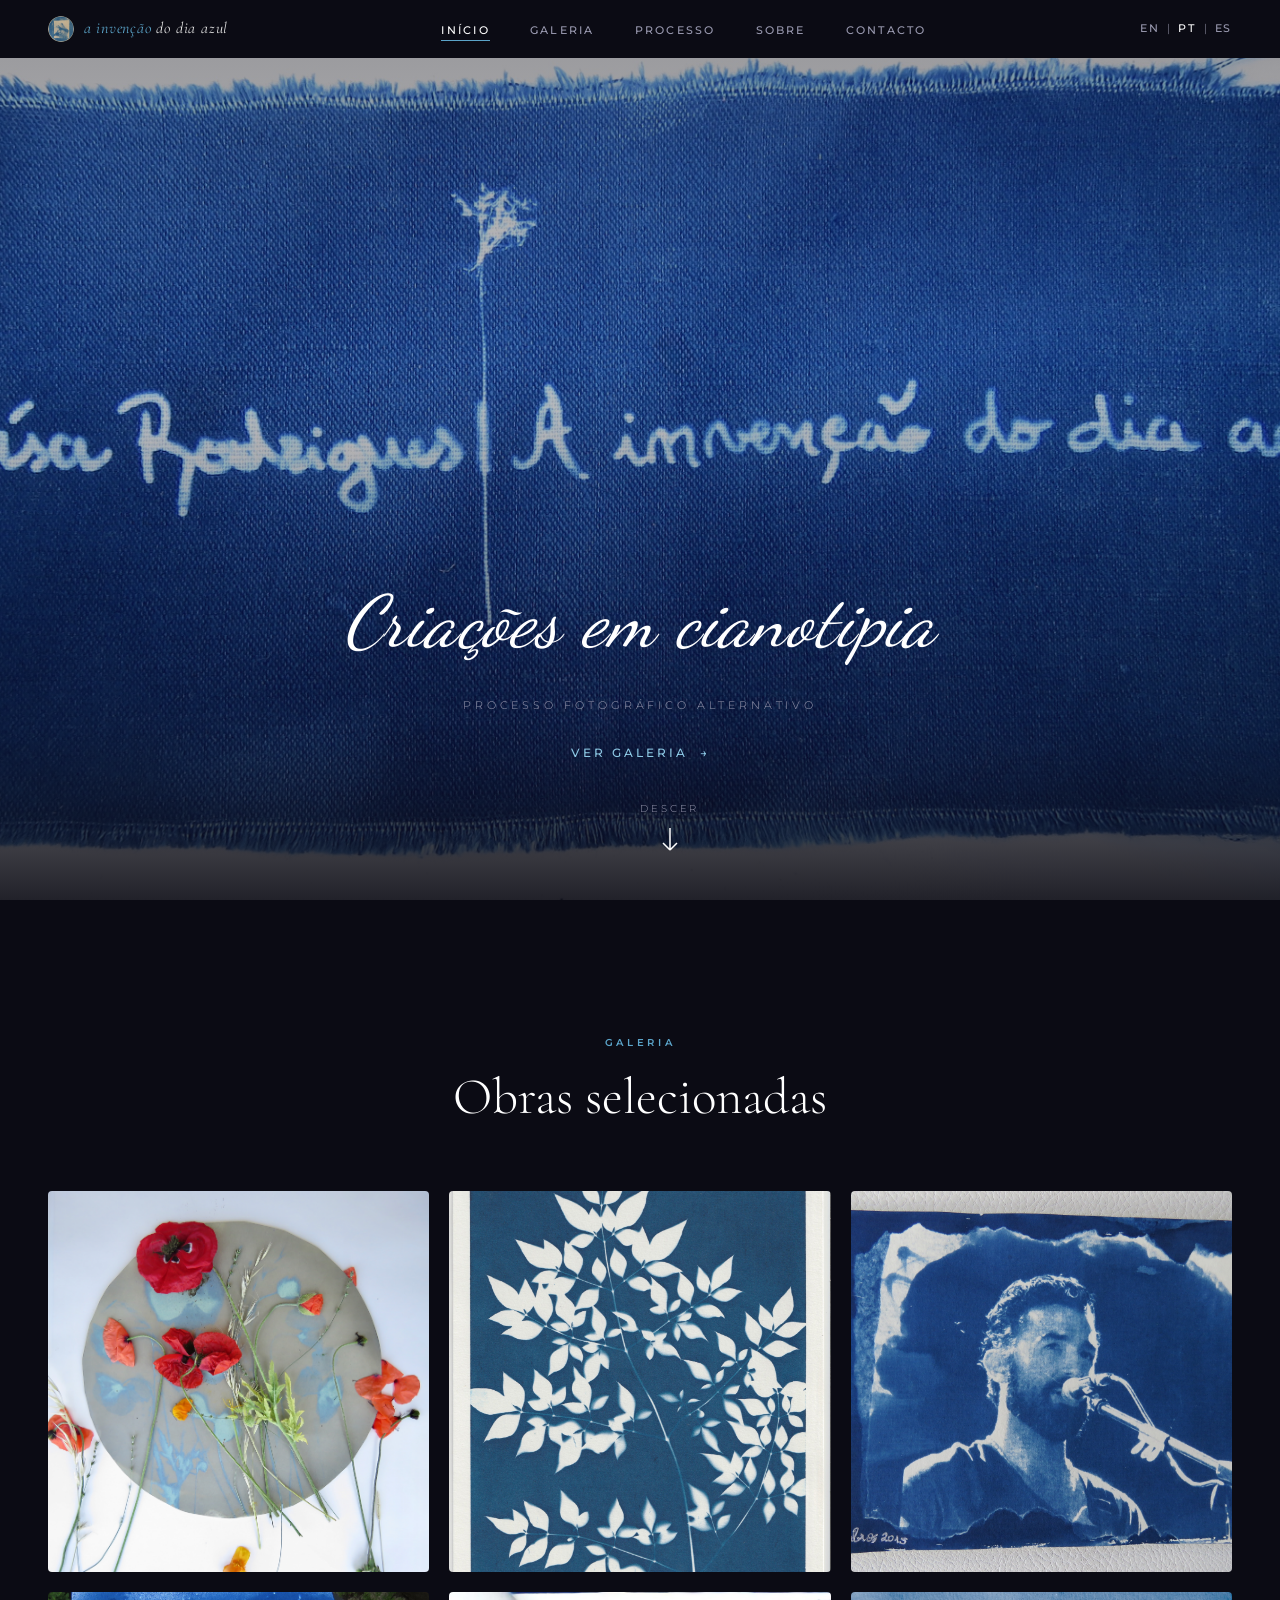
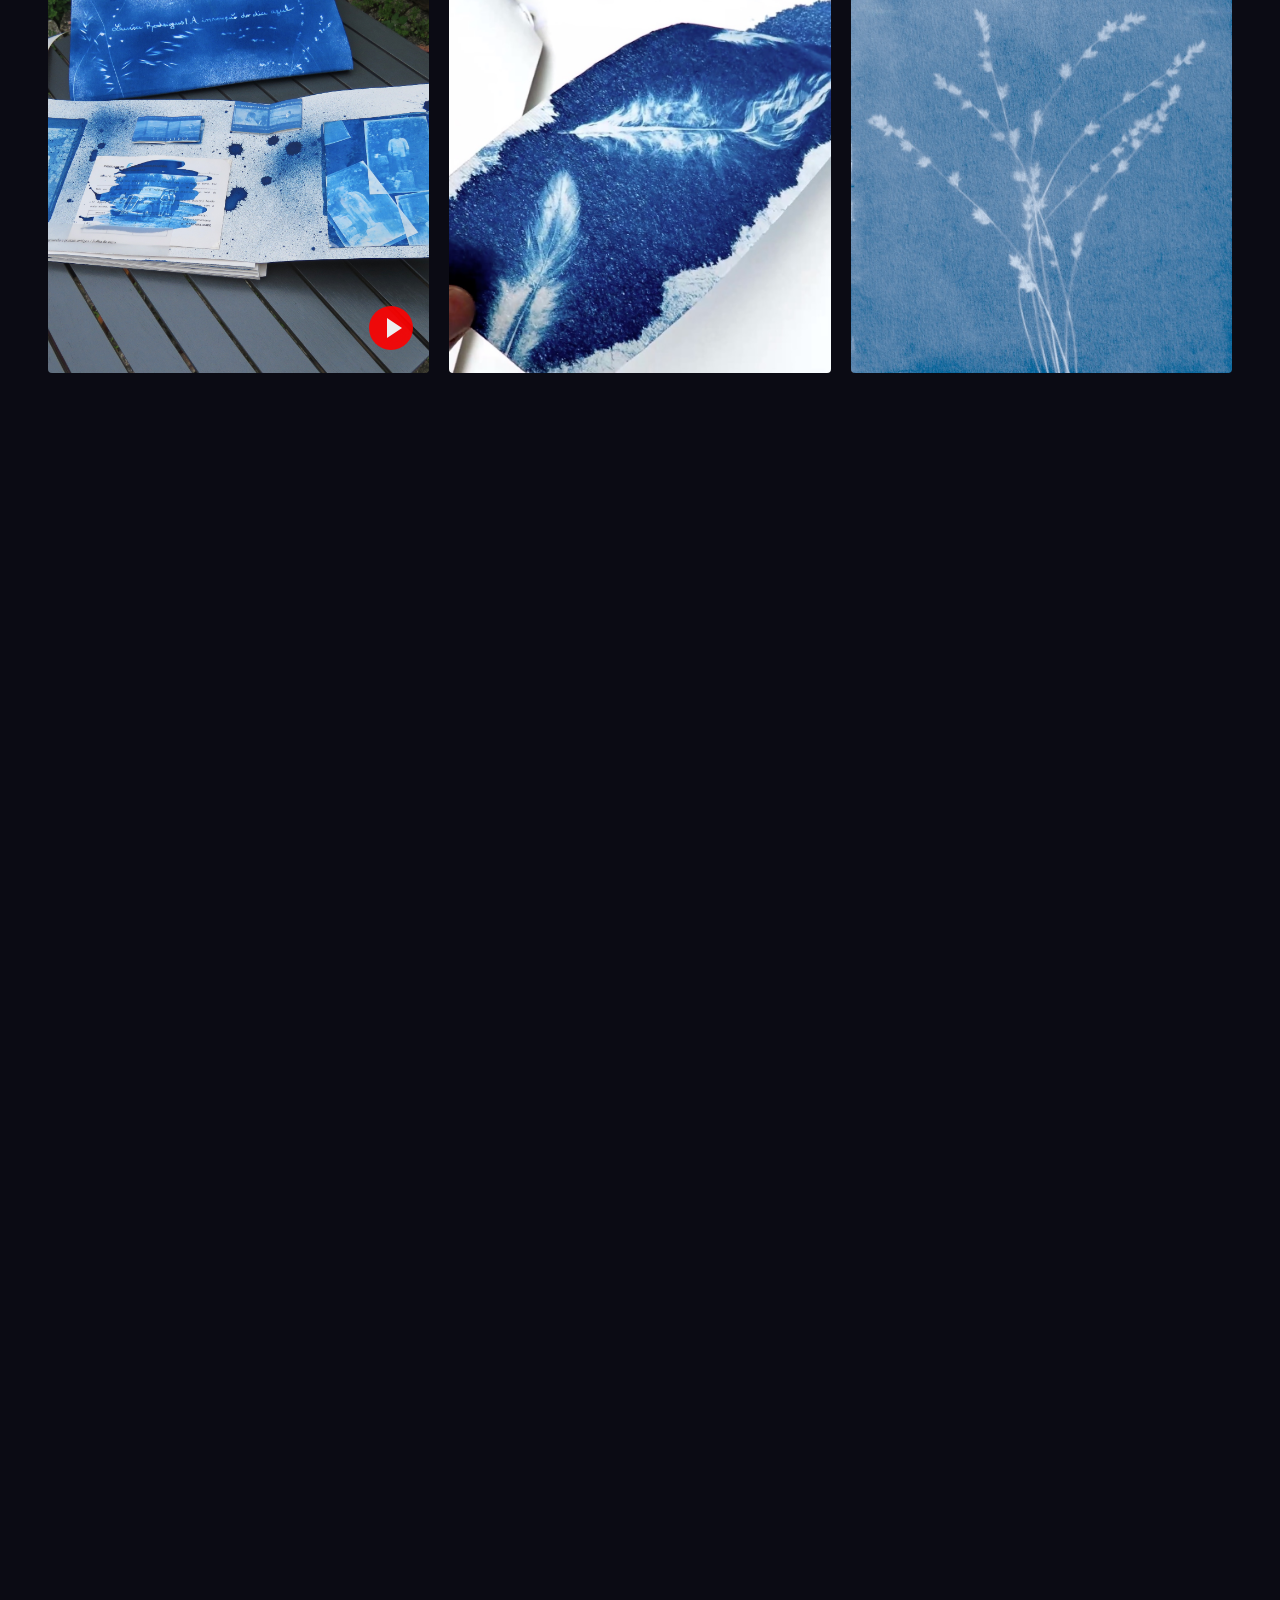
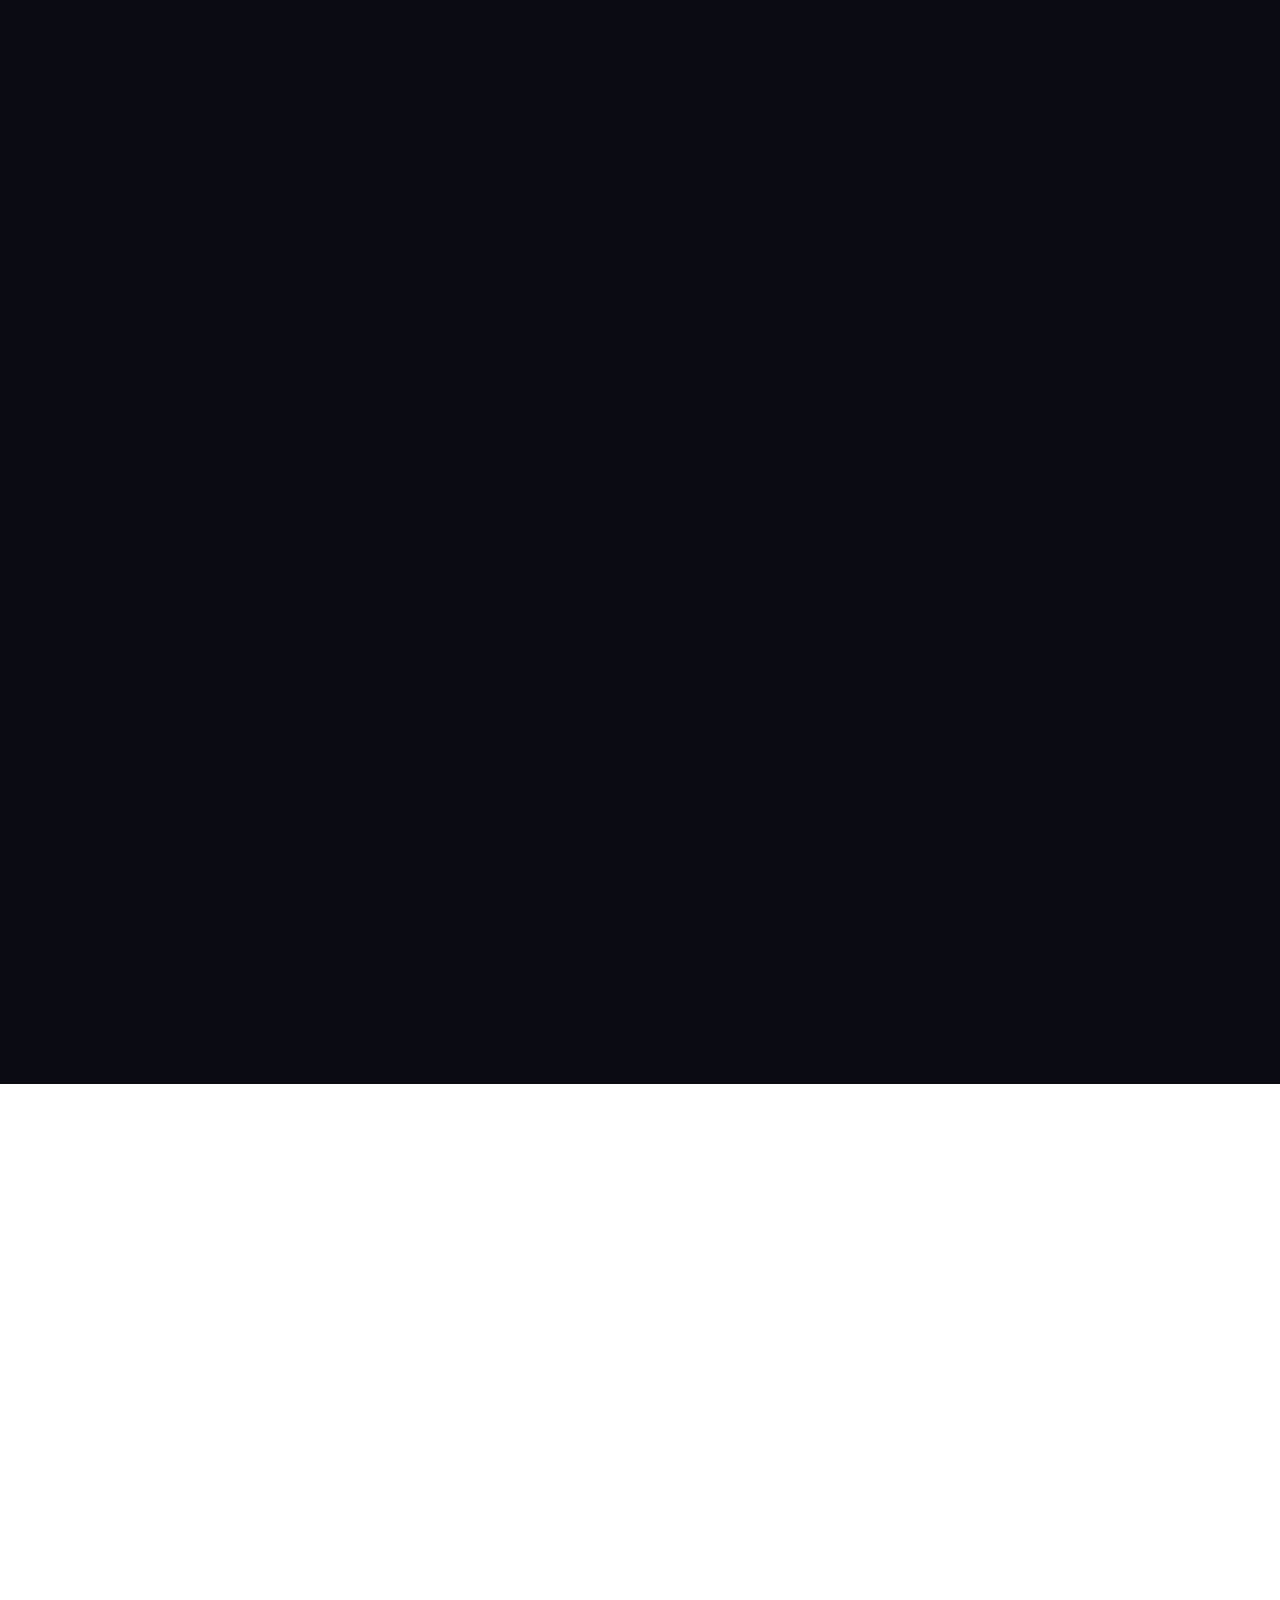
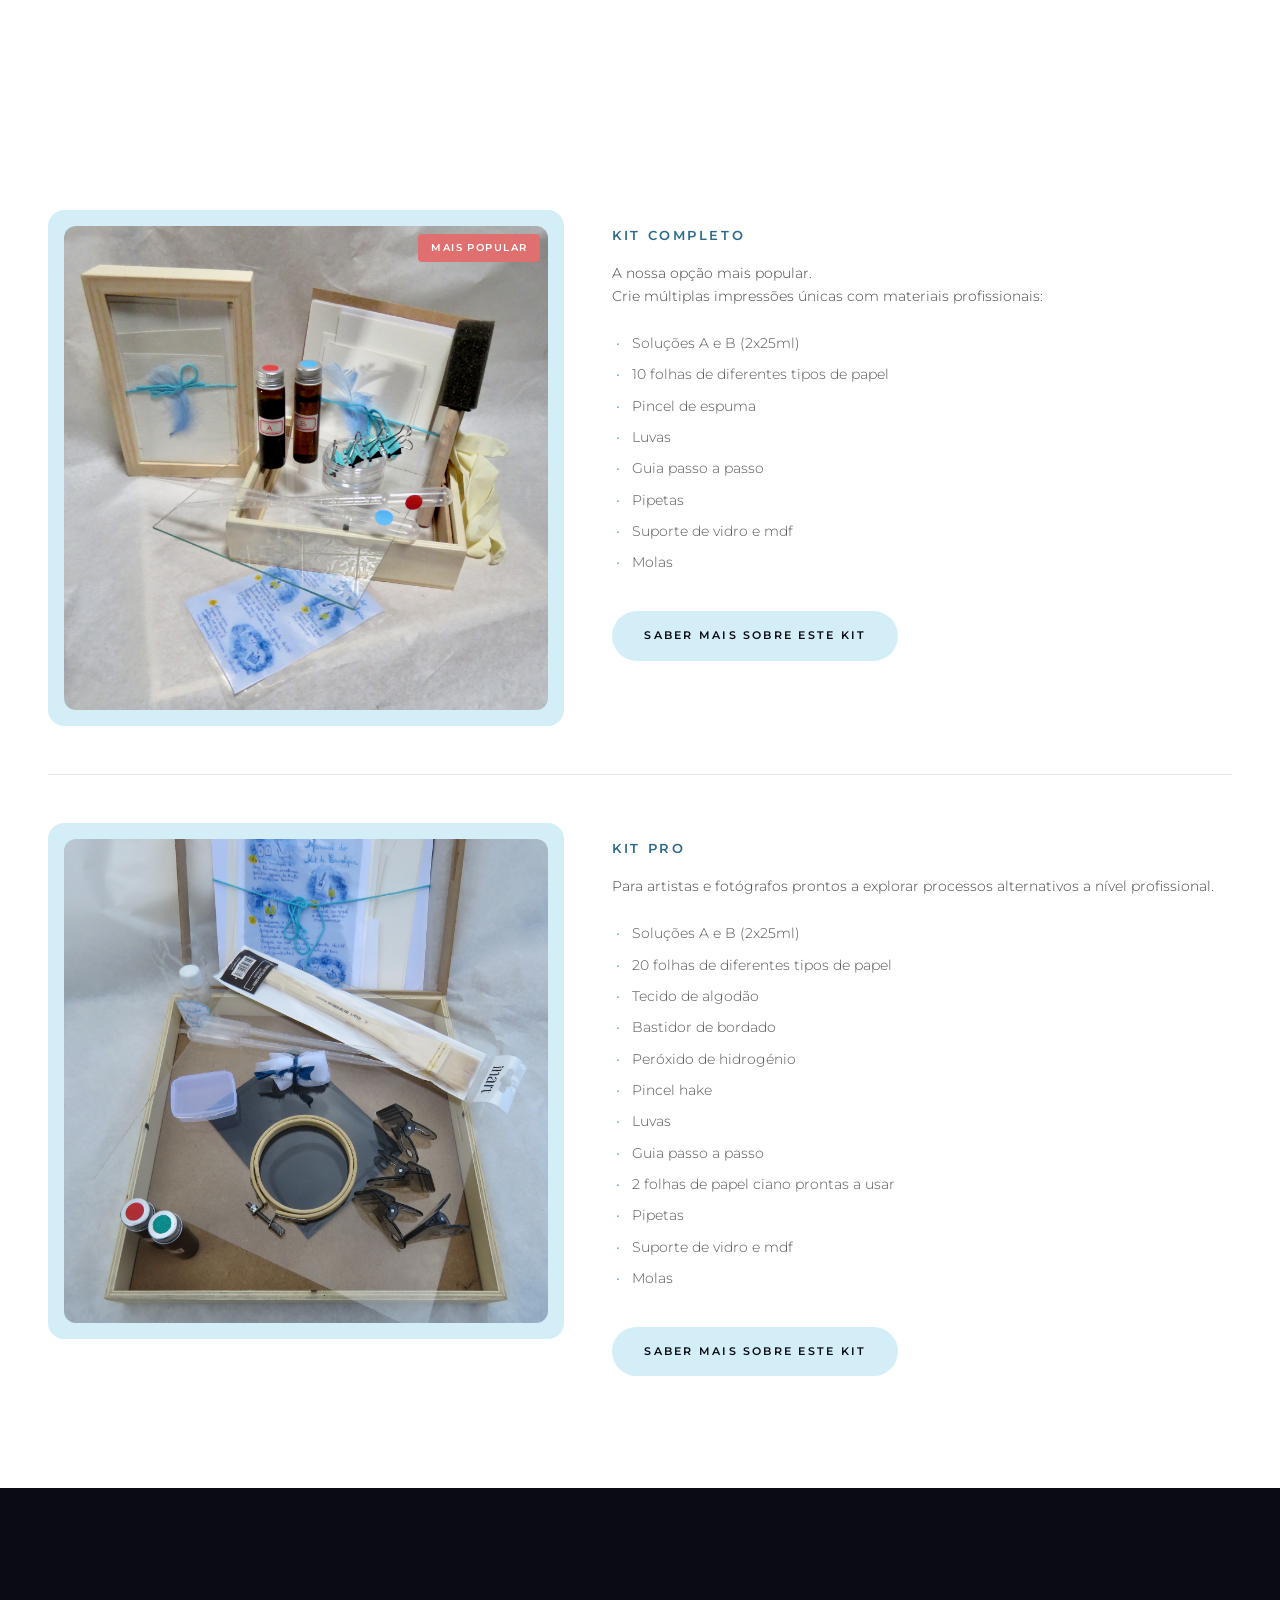
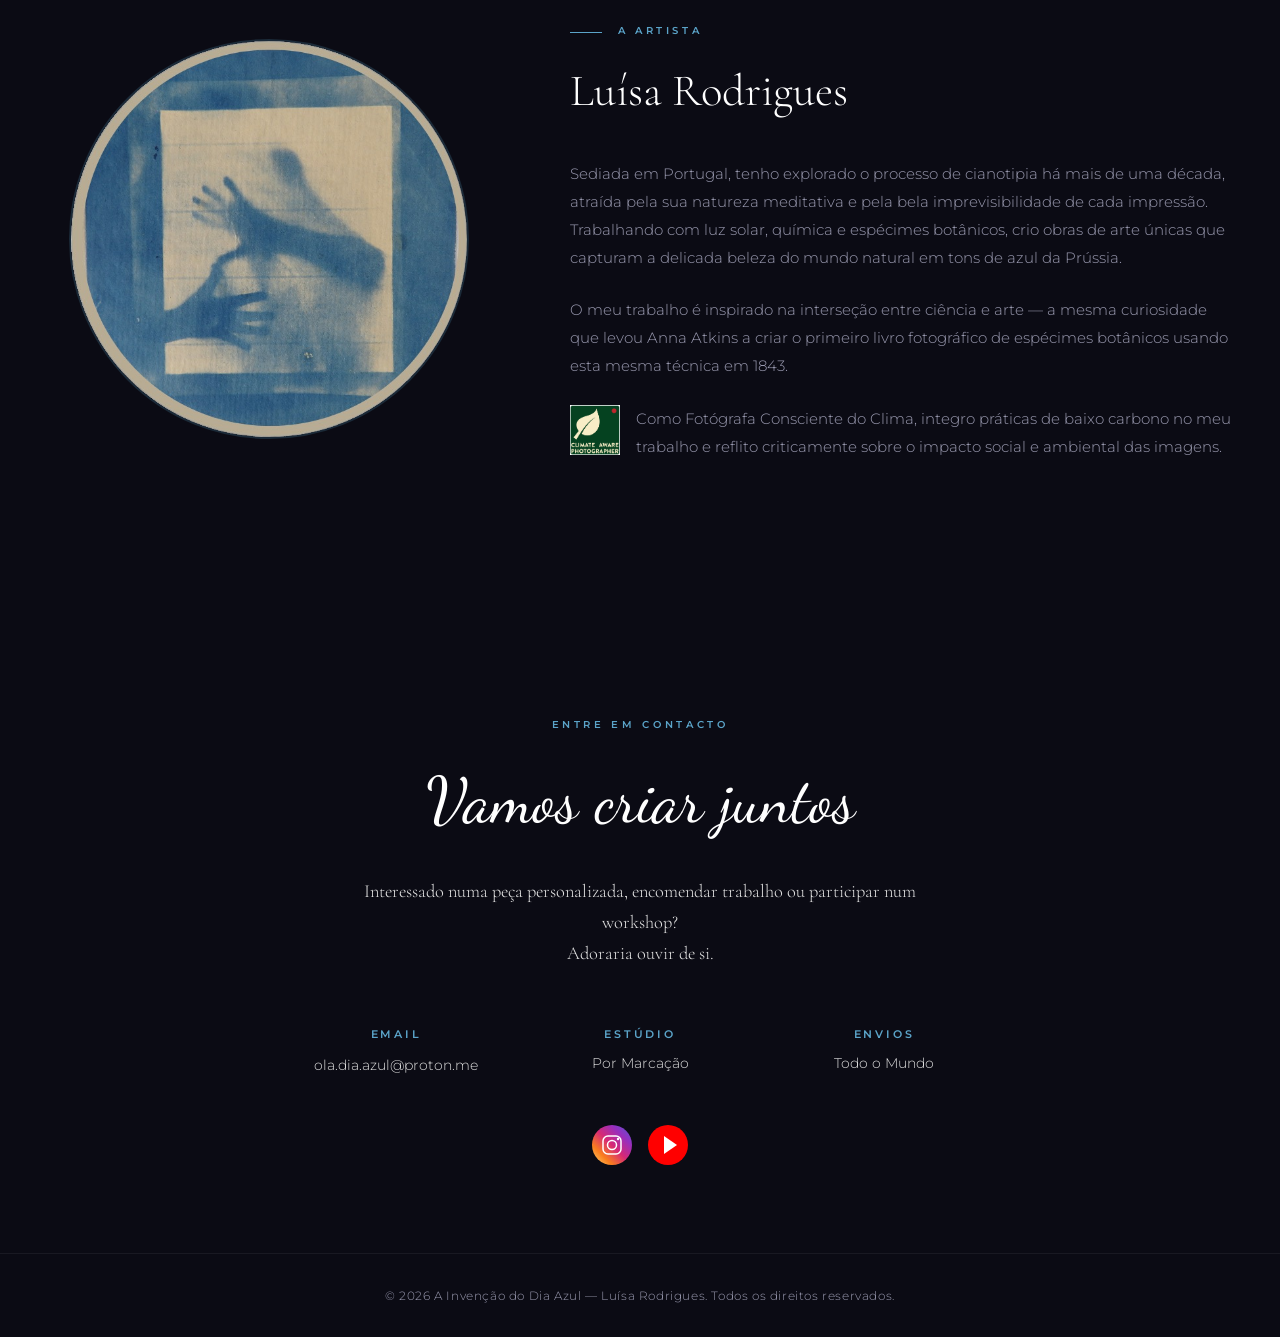
==== index-pt.html @ fae8ddcc "Initial commit" ====
<!DOCTYPE html>
<html lang="pt">
<head>
  <meta charset="UTF-8">
  <meta name="viewport" content="width=device-width, initial-scale=1.0">
  <title>A Invenção do Dia Azul | Luísa Rodrigues</title>
  <link rel="stylesheet" href="styles.css">
  <link href="https://fonts.googleapis.com/css2?family=Cormorant+Garamond:ital,wght@0,300;0,400;0,500;0,600;1,300;1,400&family=Montserrat:wght@300;400;500;600&family=Dancing+Script:wght@400;500;600&display=swap" rel="stylesheet">
</head>
<body>

  <!-- Navigation -->
  <nav class="navbar" id="navbar">
    <div class="nav-container">
      <a href="#home" class="nav-logo">
        <img src="images/kit-complete.jpeg" alt="Luísa Rodrigues" class="logo-img">
        <span class="logo-text"><span class="logo-blue">a invenção</span> do dia azul</span>
      </a>
      <button class="nav-toggle" id="navToggle" aria-label="Abrir menu">
        <span></span><span></span><span></span>
      </button>
      <ul class="nav-links" id="navLinks">
        <li><a href="#home" class="active">INÍCIO</a></li>
        <li><a href="#gallery">GALERIA</a></li>
        <li><a href="#process">PROCESSO</a></li>
        <li><a href="#about">SOBRE</a></li>
        <li><a href="#contact">CONTACTO</a></li>
      </ul>
      <div class="lang-toggle">
        <a href="index.html" class="lang-btn">EN</a>
        <span class="lang-divider">|</span>
        <a href="index-pt.html" class="lang-btn active">PT</a>
        <span class="lang-divider">|</span>
        <a href="index-es.html" class="lang-btn">ES</a>
      </div>
    </div>
  </nav>

  <!-- Hero Section -->
  <section class="hero" id="home">
    <div class="hero-bg">
      <img src="images/hero-bg.jpeg" alt="Obra de cianotipia" class="hero-img">
      <div class="hero-overlay"></div>
    </div>
    <div class="hero-content">
      <p class="hero-script">Luísa Rodrigues &nbsp;|&nbsp; A invenção do dia azul</p>
      <h1 class="hero-title">Criações em cianotipia</h1>
      <div class="hero-bottom">
        <p class="hero-subtitle">PROCESSO FOTOGRÁFICO ALTERNATIVO</p>
        <a href="#gallery" class="hero-link">VER GALERIA <span class="arrow">&rarr;</span></a>
      </div>
    </div>
    <a href="#gallery" class="scroll-indicator">
      <span>DESCER</span>
      <div class="scroll-arrow">
        <svg width="16" height="24" viewBox="0 0 16 24" fill="none">
          <path d="M8 0V22M8 22L1 15M8 22L15 15" stroke="white" stroke-width="1.5"/>
        </svg>
      </div>
    </a>
  </section>

  <!-- Gallery Section -->
  <section class="gallery" id="gallery">
    <div class="section-container">
      <div class="section-header section-header--center">
        <span class="section-label section-label--center">GALERIA</span>
        <h2 class="section-title">Obras selecionadas</h2>
      </div>
      <div class="gallery-grid">
        <div class="gallery-item">
          <img src="images/gallery-6.jpeg" alt="Composição com papoilas" loading="lazy">
        </div>
        <div class="gallery-item">
          <img src="images/gallery-5.jpeg" alt="Cianotipia de folhas botânicas" loading="lazy">
        </div>
        <div class="gallery-item">
          <img src="images/gallery-7.jpeg" alt="Retrato em cianotipia" loading="lazy">
        </div>
        <div class="gallery-item">
          <img src="images/gallery-3.jpeg" alt="Álbum de cianotipia" loading="lazy">
          <a href="https://www.youtube.com/watch?v=0b2jG2BUpqc" class="gallery-yt-link" target="_blank" aria-label="Ver no YouTube">
            <svg width="44" height="44" viewBox="0 0 44 44">
              <circle cx="22" cy="22" r="22" fill="#FF0000"/>
              <polygon points="18,12 18,32 33,22" fill="white"/>
            </svg>
          </a>
        </div>
        <div class="gallery-item">
          <img src="images/create-1.jpeg" alt="Cianotipia de pena" loading="lazy">
        </div>
        <div class="gallery-item">
          <img src="images/process-1.jpeg" alt="Impressão botânica em cianotipia" loading="lazy">
        </div>
        <div class="gallery-item gallery-item--wide">
          <img src="images/gallery-banner.png" alt="Coleção de cianotipia" loading="lazy">
        </div>
      </div>
    </div>
  </section>

  <!-- Process Section -->
  <section class="process" id="process">
    <div class="section-container">
      <div class="section-header section-header--center">
        <span class="section-label section-label--center">A ARTE</span>
        <h2 class="section-title section-title--script">Processo de cianotipia</h2>
        <p class="section-description section-description--center">
          A cianotipia é um dos processos de impressão fotográfica mais antigos, inventado por Sir John Herschel em 1842. Produz impressões distintivas em azul ciano através de um processo simples mas mágico envolvendo sais de ferro e luz solar.
        </p>
      </div>
      <div class="process-steps">
        <div class="process-step">
          <div class="step-circle">1</div>
          <h3 class="step-title">PREPARAR</h3>
          <p class="step-desc">Revestir o papel com solução de ferro fotossensível e deixar secar no escuro</p>
        </div>
        <div class="process-step">
          <div class="step-circle">2</div>
          <h3 class="step-title">COMPOR</h3>
          <p class="step-desc">Dispor plantas, objetos ou negativos sobre a superfície revestida</p>
        </div>
        <div class="process-step">
          <div class="step-circle">3</div>
          <h3 class="step-title">EXPOR</h3>
          <p class="step-desc">Colocar sob luz solar direta ou luz UV durante vários minutos</p>
        </div>
        <div class="process-step">
          <div class="step-circle">4</div>
          <h3 class="step-title">REVELAR</h3>
          <p class="step-desc">Enxaguar com água para revelar a imagem em azul da Prússia</p>
        </div>
      </div>
    </div>
    <!-- Process photo strip -->
    <div class="process-photos">
      <div class="process-photo">
        <img src="images/process-prepare.png" alt="Preparar - revestir papel" loading="lazy">
      </div>
      <div class="process-photo">
        <img src="images/process-compose.png" alt="Compor - dispor plantas" loading="lazy">
      </div>
      <div class="process-photo">
        <img src="images/process-expose.png" alt="Expor - luz solar" loading="lazy">
      </div>
      <div class="process-photo">
        <img src="images/process-develop.png" alt="Revelar - resultado final" loading="lazy">
      </div>
    </div>
  </section>

  <!-- Offerings / What I Create Section -->
  <section class="offerings" id="offerings">
    <div class="section-container">
      <div class="section-header section-header--center">
        <span class="section-label section-label--center">OFERTAS</span>
        <h2 class="section-title section-title--script">O que crio</h2>
      </div>
      <div class="offerings-grid">
        <div class="offering-card">
          <div class="offering-icon">
            <svg width="36" height="36" viewBox="0 0 36 36" fill="none">
              <path d="M18 4C18 4 8 8 8 18C8 22 10 26 14 28L18 32L22 28C26 26 28 22 28 18C28 8 18 4 18 4Z" fill="white"/>
              <path d="M18 10V28M14 14C14 14 16 16 18 16C20 16 22 14 22 14" stroke="#4a6b4a" stroke-width="1.5"/>
            </svg>
          </div>
          <h3 class="offering-title">Impressões Originais</h3>
          <p class="offering-desc">Impressões botânicas únicas em cianotipia sobre papel de belas-artes, prontas a emoldurar.</p>
        </div>
        <div class="offering-card">
          <div class="offering-icon">
            <svg width="36" height="36" viewBox="0 0 98 98" fill="none">
              <path d="M49 98C76.062 98 98 76.062 98 49C98 21.938 76.062 0 49 0C21.938 0 0 21.938 0 49C0 76.062 21.938 98 49 98Z" fill="#4a6b4a"/>
              <path d="M50.1 48.3C46.4 39.9 49.3 30.3 56.4 25.8C59.4634 23.9685 63.0045 23.0947 66.5683 23.2907C70.1321 23.4867 73.5559 24.7436 76.4 26.9C77.5016 30.0784 77.7207 33.496 77.034 36.789C76.3472 40.0819 74.7803 43.127 72.5 45.6C69.5781 48.4425 65.8033 50.2464 61.7561 50.7342C57.709 51.2221 53.6136 50.3668 50.1 48.3Z" fill="white" stroke="#4a6b4a" stroke-width="2" stroke-linecap="round" stroke-linejoin="round"/>
              <path d="M49.3 49C41.4 53.7 38.2 63.2 41.3 70.9C42.7234 74.1844 45.0888 76.9729 48.0969 78.9131C51.105 80.8532 54.6209 81.8579 58.2 81.8C60.9637 79.8685 63.1435 77.2148 64.5014 74.1286C65.8593 71.0424 66.3431 67.6425 65.9 64.3C65.2096 60.2752 63.207 56.592 60.2043 53.8244C57.2016 51.0569 53.3676 49.3606 49.3 49Z" fill="white" stroke="#4a6b4a" stroke-width="2" stroke-linecap="round" stroke-linejoin="round"/>
              <path d="M48.6 49.0002C43.3 56.5002 33.6 58.9002 26.1 55.2002C18.6 51.5002 16 45.0002 16.7 37.5002C18.8384 34.9058 21.6468 32.9469 24.8201 31.8362C27.9934 30.7256 31.4104 30.5056 34.7 31.2002C38.6405 32.2463 42.1312 34.5515 44.6406 37.7649C47.1499 40.9782 48.5402 44.9236 48.6 49.0002Z" fill="white" stroke="#4a6b4a" stroke-width="2" stroke-linecap="round" stroke-linejoin="round"/>
            </svg>
          </div>
          <h3 class="offering-title">Encomendas Personalizadas</h3>
          <p class="offering-desc">Peças personalizadas usando as suas plantas significativas, flores de casamento ou objetos especiais.</p>
        </div>
        <div class="offering-card">
          <div class="offering-icon">
            <svg width="36" height="40" viewBox="0 0 99 110" fill="none">
              <path d="M49.4799 109.065C76.8069 109.065 98.9598 84.6498 98.9598 54.5324C98.9598 24.415 76.8069 0 49.4799 0C22.1529 0 0 24.415 0 54.5324C0 84.6498 22.1529 109.065 49.4799 109.065Z" fill="#4a6b4a"/>
              <path d="M76.1385 72.0051C76.1385 79.4616 68.666 90.2568 60.9916 90.2568C55.9426 90.1455 52.2064 84.8035 50.8936 82.689C50.2878 83.6906 45.0368 91.2584 38.7761 91.2584C32.5154 91.2584 25.6488 84.3584 23.6292 74.1196C22.7416 69.7722 22.6046 65.2794 23.2253 60.876C28.3752 67.5535 34.636 72.1164 36.4536 70.6696C36.4536 70.6696 37.5644 70.3358 36.8575 68.2212C35.2418 63.3244 28.0723 60.4309 23.6292 58.4277C24.4896 53.7648 25.8806 49.2403 27.7694 44.9615C31.6066 49.9696 36.0497 53.3083 37.6653 52.3067C37.6653 52.3067 38.6751 52.0841 38.1702 50.3034C37.2614 46.7421 32.7173 44.1824 28.9811 42.2905C30.4611 39.0109 32.1482 35.8499 34.0301 32.8308C36.5546 36.8373 38.9781 39.397 39.8869 38.6179C40.7957 37.8389 40.4928 38.5066 40.0888 36.726C39.6849 34.9453 37.6653 31.9405 35.7467 30.1598C38.8941 25.2993 42.2644 20.619 45.8447 16.1372C49.8883 19.979 53.6685 24.1452 57.1543 28.6018C55.3367 30.9389 53.6201 33.7211 53.5191 36.726C53.4181 39.7308 54.125 38.5066 54.125 38.5066C54.125 38.5066 57.2553 35.7244 58.972 30.9389C61.0925 33.7211 63.2131 36.726 65.2327 39.9534C62.0014 42.6244 58.0632 45.9631 57.8612 49.5244C57.6592 53.0857 58.77 51.4163 58.77 51.4163C63.1121 46.7421 64.0209 48.1889 66.8484 42.7357C69.1688 46.6466 71.1629 50.7813 72.8061 55.0889C68.767 57.9825 63.1121 62.1002 62.5063 66.8857C62.2033 69.2228 63.3141 69.2228 63.3141 69.2228C65.2327 70.2245 70.0797 65.1051 73.8159 58.0938C75.2769 62.5592 76.0615 67.259 76.1385 72.0051Z" fill="white" stroke="#4a6b4a" stroke-width="2" stroke-linecap="round" stroke-linejoin="round"/>
              <path d="M50.8936 82.689C52.6102 63.4357 48.4701 28.9356 45.8446 16.1372" stroke="#4a6b4a" stroke-width="2" stroke-miterlimit="10"/>
            </svg>
          </div>
          <h3 class="offering-title">Workshops</h3>
          <p class="offering-desc">Aprenda a arte da impressão em cianotipia em sessões íntimas de grupo ou privadas.</p>
        </div>
      </div>
    </div>
  </section>

  <!-- Kits Section -->
  <section class="kits" id="kits">
    <div class="kits-intro">
      <div class="section-container">
        <div class="section-header section-header--center">
          <span class="section-label section-label--center">KITS DE CIANOTIPIA</span>
          <h2 class="section-title section-title--script">
            Pode descobrir a magia do sol e criar a sua própria impressão do dia azul com tudo o que precisa numa caixa
          </h2>
          <p class="section-description section-description--center">
            Não precisa de câmara escura&mdash;apenas luz solar, água e criatividade
          </p>
        </div>
      </div>
    </div>
    <div class="kits-cards">
      <div class="section-container">
        <!-- Starter Kit -->
        <div class="kit-card">
          <div class="kit-img">
            <img src="images/contact-bg.jpeg" alt="Kit Iniciante" loading="lazy">
            <div class="kit-img-label">
              <h3>Kit Iniciante</h3>
              <p>Perfeito para principiantes</p>
            </div>
          </div>
          <div class="kit-info">
            <h3 class="kit-title">KIT INICIANTE</h3>
            <p class="kit-subtitle">Perfeito para primeiras impressões solares.<br>Tudo o que precisa para criar as suas primeiras cianotipias:</p>
            <ul class="kit-features">
              <li>Soluções A e B (2x15ml)</li>
              <li>5 folhas de papel de algodão</li>
              <li>Pincel de espuma</li>
              <li>Luvas</li>
              <li>Guia passo a passo</li>
              <li>Pipetas</li>
              <li>Suporte de vidro e mdf</li>
              <li>Molas</li>
            </ul>
            <a href="#contact" class="kit-btn">SABER MAIS SOBRE ESTE KIT</a>
          </div>
        </div>

        <!-- Complete Kit -->
        <div class="kit-card">
          <div class="kit-img">
            <span class="kit-badge">MAIS POPULAR</span>
            <img src="images/gallery-4.jpeg" alt="Kit Completo" loading="lazy">
            <div class="kit-img-label">
              <h3>Kit Completo</h3>
              <p>A escolha mais popular</p>
            </div>
          </div>
          <div class="kit-info">
            <h3 class="kit-title">KIT COMPLETO</h3>
            <p class="kit-subtitle">A nossa opção mais popular.<br>Crie múltiplas impressões únicas com materiais profissionais:</p>
            <ul class="kit-features">
              <li>Soluções A e B (2x25ml)</li>
              <li>10 folhas de diferentes tipos de papel</li>
              <li>Pincel de espuma</li>
              <li>Luvas</li>
              <li>Guia passo a passo</li>
              <li>Pipetas</li>
              <li>Suporte de vidro e mdf</li>
              <li>Molas</li>
            </ul>
            <a href="#contact" class="kit-btn">SABER MAIS SOBRE ESTE KIT</a>
          </div>
        </div>

        <!-- Pro Kit -->
        <div class="kit-card">
          <div class="kit-img">
            <img src="images/artist-portrait.jpeg" alt="Kit Pro" loading="lazy">
            <div class="kit-img-label">
              <h3>Kit Pro</h3>
              <p>Para artistas e fotógrafos experientes</p>
            </div>
          </div>
          <div class="kit-info">
            <h3 class="kit-title">KIT PRO</h3>
            <p class="kit-subtitle">Para artistas e fotógrafos prontos a explorar processos alternativos a nível profissional.</p>
            <ul class="kit-features">
              <li>Soluções A e B (2x25ml)</li>
              <li>20 folhas de diferentes tipos de papel</li>
              <li>Tecido de algodão</li>
              <li>Bastidor de bordado</li>
              <li>Peróxido de hidrogénio</li>
              <li>Pincel hake</li>
              <li>Luvas</li>
              <li>Guia passo a passo</li>
              <li>2 folhas de papel ciano prontas a usar</li>
              <li>Pipetas</li>
              <li>Suporte de vidro e mdf</li>
              <li>Molas</li>
            </ul>
            <a href="#contact" class="kit-btn">SABER MAIS SOBRE ESTE KIT</a>
          </div>
        </div>
      </div>
    </div>
  </section>

  <!-- About / Artist Section -->
  <section class="about" id="about">
    <div class="section-container">
      <div class="about-content">
        <div class="about-portrait">
          <img src="images/kit-complete.jpeg" alt="Luísa Rodrigues" loading="lazy">
        </div>
        <div class="about-text">
          <span class="section-label">A ARTISTA</span>
          <h2 class="about-name">Luísa Rodrigues</h2>
          <p class="about-bio">
            Sediada em Portugal, tenho explorado o processo de cianotipia há mais de uma década,
            atraída pela sua natureza meditativa e pela bela imprevisibilidade de cada impressão.
            Trabalhando com luz solar, química e espécimes botânicos, crio obras de arte únicas
            que capturam a delicada beleza do mundo natural em tons de azul da Prússia.
          </p>
          <p class="about-bio">
            O meu trabalho é inspirado na interseção entre ciência e arte &mdash; a mesma curiosidade
            que levou Anna Atkins a criar o primeiro livro fotográfico de espécimes botânicos
            usando esta mesma técnica em 1843.
          </p>
          <!-- Climate Aware Photographer Badge -->
          <div class="climate-badge">
            <img src="images/climate-badge-leaf.png" alt="Fotógrafa Consciente do Clima" class="climate-badge-img">
            <p class="climate-badge-text">Como Fotógrafa Consciente do Clima, integro práticas de baixo carbono no meu trabalho e reflito criticamente sobre o impacto social e ambiental das imagens.</p>
          </div>
        </div>
      </div>
    </div>
  </section>

  <!-- Contact / Footer Section -->
  <section class="contact" id="contact">
    <div class="contact-bg">
      <div class="contact-overlay"></div>
    </div>
    <div class="section-container contact-content">
      <span class="section-label section-label--center contact-label">ENTRE EM CONTACTO</span>
      <h2 class="contact-title">Vamos criar juntos</h2>
      <p class="contact-subtitle">Interessado numa peça personalizada, encomendar trabalho ou participar num workshop?<br>Adoraria ouvir de si.</p>
      <div class="contact-columns">
        <div class="contact-col">
          <h4 class="contact-col-title">EMAIL</h4>
          <a href="mailto:ola.dia.azul@proton.me" class="contact-col-text">ola.dia.azul@proton.me</a>
        </div>
        <div class="contact-col">
          <h4 class="contact-col-title">ESTÚDIO</h4>
          <p class="contact-col-text">Por Marcação</p>
        </div>
        <div class="contact-col">
          <h4 class="contact-col-title">ENVIOS</h4>
          <p class="contact-col-text">Todo o Mundo</p>
        </div>
      </div>
      <div class="contact-social">
        <a href="https://www.instagram.com/ainvencaododiaazul/" class="social-link social-link--ig" aria-label="Instagram">
          <svg width="40" height="40" viewBox="0 0 40 40">
            <defs>
              <linearGradient id="ig-grad" x1="0" y1="1" x2="1" y2="0">
                <stop offset="0%" stop-color="#feda75"/>
                <stop offset="25%" stop-color="#fa7e1e"/>
                <stop offset="50%" stop-color="#d62976"/>
                <stop offset="75%" stop-color="#962fbf"/>
                <stop offset="100%" stop-color="#4f5bd5"/>
              </linearGradient>
            </defs>
            <circle cx="20" cy="20" r="20" fill="url(#ig-grad)"/>
            <rect x="11" y="11" width="18" height="18" rx="5" stroke="white" stroke-width="1.5" fill="none"/>
            <circle cx="20" cy="20" r="4.5" stroke="white" stroke-width="1.5" fill="none"/>
            <circle cx="26" cy="14" r="1.2" fill="white"/>
          </svg>
        </a>
        <a href="https://www.youtube.com/watch?v=0b2jG2BUpqc" class="social-link social-link--yt" aria-label="YouTube" target="_blank">
          <svg width="40" height="40" viewBox="0 0 40 40">
            <circle cx="20" cy="20" r="20" fill="#FF0000"/>
            <polygon points="16,11 16,29 29,20" fill="white"/>
          </svg>
        </a>
      </div>
    </div>
    <footer class="footer">
      <div class="footer-container">
        <p class="footer-text">&copy; 2026 A Invenção do Dia Azul &mdash; Luísa Rodrigues. Todos os direitos reservados.</p>
      </div>
    </footer>
  </section>

  <script src="script.js"></script>
</body>
</html>
---- styles.css ----
/* ============================================
   A Invenção do Dia Azul — Styles
   ============================================ */

/* --- Reset & Base --- */
*, *::before, *::after {
  margin: 0;
  padding: 0;
  box-sizing: border-box;
}

:root {
  --bg-dark: #0b0b14;
  --bg-section: #0f0f1a;
  --bg-card: #151525;
  --cyan-primary: #5ba4c9;
  --cyan-light: #8ecae6;
  --cyan-bright: #7dd3e8;
  --cyan-dark: #2d6a8a;
  --cyan-pale: #d4eef7;
  --white: #ffffff;
  --white-soft: #e0e0e0;
  --white-muted: #9a9ab0;
  --green-dark: #3d5a3d;
  --green-icon: #4a6b4a;
  --beige: #d4c9a8;
  --rose: #e07070;
  --rose-soft: #d4897a;
  --font-serif: 'Cormorant Garamond', Georgia, serif;
  --font-sans: 'Montserrat', 'Helvetica Neue', sans-serif;
  --font-script: 'Dancing Script', cursive;
}

html {
  scroll-behavior: smooth;
}

body {
  background: var(--bg-dark);
  color: var(--white);
  font-family: var(--font-sans);
  font-weight: 300;
  line-height: 1.6;
  overflow-x: hidden;
}

a {
  text-decoration: none;
  color: inherit;
}

ul { list-style: none; }

img {
  max-width: 100%;
  display: block;
}

/* --- Navigation --- */
.navbar {
  position: fixed;
  top: 0;
  left: 0;
  right: 0;
  z-index: 1000;
  padding: 1rem 0;
  background: var(--bg-dark);
}

.nav-container {
  max-width: 1400px;
  margin: 0 auto;
  padding: 0 3rem;
  display: flex;
  align-items: center;
  justify-content: space-between;
}

.nav-logo {
  flex-shrink: 0;
  display: flex;
  align-items: center;
  gap: 0.6rem;
}

.logo-img {
  width: 26px;
  height: 26px;
  border-radius: 50%;
  object-fit: cover;
  flex-shrink: 0;
}

.logo-text {
  font-family: var(--font-serif);
  font-size: 1rem;
  font-weight: 400;
  font-style: italic;
  color: var(--white-soft);
  letter-spacing: 0.05em;
  white-space: nowrap;
}

.logo-blue {
  color: var(--cyan-primary);
}

.nav-links {
  display: flex;
  gap: 2.5rem;
}

.nav-links a {
  font-size: 0.7rem;
  font-weight: 500;
  letter-spacing: 0.2em;
  color: var(--white-muted);
  transition: color 0.3s ease;
  position: relative;
}

.nav-links a::after {
  content: '';
  position: absolute;
  bottom: -4px;
  left: 0;
  width: 0;
  height: 1px;
  background: var(--cyan-primary);
  transition: width 0.3s ease;
}

.nav-links a:hover,
.nav-links a.active {
  color: var(--white);
}

.nav-links a:hover::after,
.nav-links a.active::after {
  width: 100%;
}

.lang-toggle {
  display: flex;
  align-items: center;
  gap: 0.5rem;
}

.lang-btn {
  background: none;
  border: none;
  color: var(--white-muted);
  font-family: var(--font-sans);
  font-size: 0.7rem;
  font-weight: 500;
  letter-spacing: 0.15em;
  cursor: pointer;
  transition: color 0.3s;
}

.lang-btn.active { color: var(--white); }
.lang-divider { color: var(--white-muted); font-size: 0.7rem; }

.nav-toggle {
  display: none;
  flex-direction: column;
  gap: 5px;
  background: none;
  border: none;
  cursor: pointer;
  padding: 4px;
}

.nav-toggle span {
  display: block;
  width: 24px;
  height: 1.5px;
  background: var(--white);
  transition: all 0.3s;
}

/* --- Hero Section --- */
.hero {
  position: relative;
  height: 100vh;
  min-height: 700px;
  display: flex;
  align-items: center;
  justify-content: center;
  overflow: hidden;
}

.hero-bg {
  position: absolute;
  inset: 0;
}

.hero-img {
  width: 100%;
  height: 100%;
  object-fit: cover;
}

.hero-overlay {
  position: absolute;
  inset: 0;
  background: linear-gradient(
    to bottom,
    rgba(11, 11, 20, 0.4) 0%,
    rgba(11, 11, 20, 0.2) 40%,
    rgba(11, 11, 20, 0.5) 80%,
    rgba(11, 11, 20, 0.9) 100%
  );
}

.hero-content {
  position: absolute;
  bottom: 15%;
  left: 50%;
  transform: translateX(-50%);
  z-index: 2;
  text-align: center;
  padding: 0 2rem;
  max-width: 900px;
  width: 100%;
}

.hero-script {
  display: none;
}

.hero-title {
  font-family: var(--font-script);
  font-size: clamp(2.5rem, 6vw, 4.5rem);
  font-weight: 400;
  font-style: italic;
  line-height: 1.2;
  letter-spacing: 0.02em;
  margin-bottom: 2rem;
  opacity: 0;
  animation: fadeUp 1s ease 0.3s forwards;
}

.hero-bottom {
  opacity: 0;
  animation: fadeUp 1s ease 0.9s forwards;
}

.hero-subtitle {
  font-size: 0.7rem;
  letter-spacing: 0.35em;
  color: var(--white-muted);
  margin-bottom: 1.5rem;
}

.hero-link {
  font-size: 0.75rem;
  font-weight: 500;
  letter-spacing: 0.25em;
  color: var(--cyan-light);
  transition: color 0.3s;
  display: inline-flex;
  align-items: center;
  gap: 0.75rem;
}

.hero-link:hover { color: var(--white); }

.hero-link .arrow { transition: transform 0.3s; }
.hero-link:hover .arrow { transform: translateX(4px); }

.scroll-indicator {
  position: absolute;
  bottom: 2.5rem;
  left: 50%;
  transform: translateX(-50%);
  z-index: 2;
  display: flex;
  flex-direction: column;
  align-items: center;
  gap: 0.75rem;
  opacity: 0;
  animation: fadeUp 1s ease 1.2s forwards;
}

.scroll-indicator span {
  font-size: 0.6rem;
  letter-spacing: 0.3em;
  color: var(--white-muted);
}

.scroll-arrow {
  animation: bounce 2s infinite;
}

/* --- Section Shared Styles --- */
.section-container {
  max-width: 1400px;
  margin: 0 auto;
  padding: 0 3rem;
}

.section-header {
  margin-bottom: 4rem;
}

.section-header--center {
  text-align: center;
}

.section-label {
  display: inline-block;
  font-size: 0.65rem;
  font-weight: 600;
  letter-spacing: 0.35em;
  color: var(--cyan-primary);
  margin-bottom: 1rem;
  position: relative;
  padding-left: 3rem;
}

.section-label::before {
  content: '';
  position: absolute;
  left: 0;
  top: 50%;
  width: 2rem;
  height: 1px;
  background: var(--cyan-primary);
}

.section-label--center {
  padding-left: 0;
}

.section-label--center::before {
  display: none;
}

.section-title {
  font-family: var(--font-serif);
  font-size: clamp(2rem, 4vw, 3.5rem);
  font-weight: 300;
  line-height: 1.15;
  margin-bottom: 1.5rem;
}

.section-title--script {
  font-family: var(--font-script);
  font-size: clamp(2rem, 4vw, 3rem);
  font-weight: 400;
}

.section-description {
  max-width: 700px;
  font-size: 0.95rem;
  color: var(--white-muted);
  line-height: 1.8;
}

.section-description--center {
  margin-left: auto;
  margin-right: auto;
}

/* --- Gallery Section --- */
.gallery {
  padding: 8rem 0;
  background: var(--bg-dark);
}

.gallery-grid {
  display: grid;
  grid-template-columns: repeat(3, 1fr);
  gap: 1.25rem;
}

.gallery-item {
  position: relative;
  overflow: hidden;
  border-radius: 4px;
  cursor: pointer;
  aspect-ratio: 1;
}

.gallery-item--wide {
  grid-column: 1 / -1;
  aspect-ratio: auto;
}

.gallery-yt-link {
  position: absolute;
  bottom: 1rem;
  right: 1rem;
  z-index: 2;
  opacity: 0.9;
  transition: opacity 0.3s, transform 0.3s;
}

.gallery-yt-link:hover {
  opacity: 1;
  transform: scale(1.1);
}

.gallery-item img {
  width: 100%;
  height: 100%;
  object-fit: cover;
  transition: transform 0.6s ease;
}

.gallery-item:hover img {
  transform: scale(1.05);
}

/* --- Process Section --- */
.process {
  padding: 8rem 0 0;
  background: var(--bg-dark);
}

.process-steps {
  display: grid;
  grid-template-columns: repeat(4, 1fr);
  gap: 2rem;
  text-align: center;
  margin-bottom: 4rem;
}

.process-step {
  display: flex;
  flex-direction: column;
  align-items: center;
}

.step-circle {
  width: 80px;
  height: 80px;
  border-radius: 50%;
  background: var(--cyan-bright);
  display: flex;
  align-items: center;
  justify-content: center;
  font-family: var(--font-serif);
  font-size: 1.8rem;
  font-weight: 300;
  color: var(--white);
  margin-bottom: 1.5rem;
}

.step-title {
  font-size: 0.75rem;
  font-weight: 600;
  letter-spacing: 0.25em;
  margin-bottom: 1rem;
}

.step-desc {
  font-size: 0.85rem;
  color: var(--white-muted);
  line-height: 1.7;
  max-width: 250px;
}

/* Process photo strip */
.process-photos {
  display: grid;
  grid-template-columns: repeat(4, 1fr);
  gap: 0;
  background: var(--beige);
  padding: 2rem;
}

.process-photo {
  aspect-ratio: 1/1;
  overflow: hidden;
  border-radius: 4px;
  margin: 0.5rem;
}

.process-photo img {
  width: 100%;
  height: 100%;
  object-fit: cover;
  object-position: center top;
  transition: transform 0.5s ease;
}

.process-photo:hover img {
  transform: scale(1.05);
}

/* --- Offerings Section --- */
.offerings {
  padding: 8rem 0;
  background: var(--bg-dark);
}

.offerings-grid {
  display: grid;
  grid-template-columns: repeat(3, 1fr);
  gap: 3rem;
  text-align: center;
}

.offering-card {
  display: flex;
  flex-direction: column;
  align-items: center;
}

.offering-icon {
  width: 80px;
  height: 80px;
  border-radius: 50%;
  background: var(--green-icon);
  display: flex;
  align-items: center;
  justify-content: center;
  margin-bottom: 2rem;
}

.offering-title {
  font-family: var(--font-serif);
  font-size: 1.5rem;
  font-weight: 400;
  margin-bottom: 0.75rem;
}

.offering-desc {
  font-size: 0.85rem;
  color: var(--white-muted);
  line-height: 1.7;
  max-width: 300px;
}

/* --- Kits Section --- */
.kits-intro {
  padding: 6rem 0;
  background: var(--bg-dark);
}

.kits-cards {
  background: var(--white);
  padding: 4rem 0;
}

.kit-card {
  display: grid;
  grid-template-columns: 1fr 1.2fr;
  gap: 3rem;
  align-items: start;
  padding: 3rem 0;
  border-bottom: 1px solid #e8e8e8;
}

.kit-card:last-child {
  border-bottom: none;
}

.kit-img {
  position: relative;
  border-radius: 16px;
  overflow: hidden;
  background: var(--cyan-pale);
  padding: 1rem;
  aspect-ratio: 1;
  display: flex;
  flex-direction: column;
}

.kit-img img {
  width: 100%;
  height: 100%;
  object-fit: cover;
  border-radius: 12px;
  flex: 1;
}

.kit-img-label {
  padding: 1rem 0.5rem 0.25rem;
  color: var(--bg-dark);
}

.kit-img-label h3 {
  font-family: var(--font-serif);
  font-size: 1.3rem;
  font-weight: 400;
  color: var(--bg-dark);
}

.kit-img-label p {
  font-size: 0.8rem;
  color: #666;
}

.kit-badge {
  position: absolute;
  top: 1.5rem;
  right: 1.5rem;
  background: var(--rose);
  color: var(--white);
  font-size: 0.6rem;
  font-weight: 600;
  letter-spacing: 0.15em;
  padding: 0.4rem 0.8rem;
  border-radius: 4px;
  z-index: 2;
}

.kit-info {
  padding-top: 1rem;
  color: var(--bg-dark);
}

.kit-title {
  font-size: 0.8rem;
  font-weight: 600;
  letter-spacing: 0.2em;
  color: var(--cyan-dark);
  margin-bottom: 1rem;
}

.kit-subtitle {
  font-size: 0.9rem;
  color: #444;
  line-height: 1.6;
  margin-bottom: 1.25rem;
}

.kit-features {
  margin-bottom: 2rem;
}

.kit-features li {
  font-size: 0.85rem;
  color: #555;
  padding: 0.3rem 0;
  padding-left: 1.25rem;
  position: relative;
}

.kit-features li::before {
  content: '•';
  position: absolute;
  left: 0.25rem;
  color: var(--cyan-primary);
}

.kit-btn {
  display: inline-block;
  font-size: 0.7rem;
  font-weight: 600;
  letter-spacing: 0.2em;
  color: var(--bg-dark);
  background: var(--cyan-pale);
  border: none;
  padding: 1rem 2rem;
  border-radius: 25px;
  transition: all 0.3s ease;
  text-align: center;
  cursor: pointer;
}

.kit-btn:hover {
  background: var(--cyan-light);
  color: var(--white);
}

/* --- About Section --- */
.about {
  padding: 8rem 0;
  background: var(--bg-dark);
}

.about-content {
  display: grid;
  grid-template-columns: 1fr 1.5fr;
  gap: 5rem;
  align-items: center;
}

.about-portrait {
  width: 100%;
  max-width: 400px;
  aspect-ratio: 1;
  border-radius: 50%;
  overflow: hidden;
  margin: 0 auto;
  border: 2px solid rgba(91, 164, 201, 0.2);
}

.about-portrait img {
  width: 100%;
  height: 100%;
  object-fit: cover;
}

.about-name {
  font-family: var(--font-serif);
  font-size: clamp(2rem, 3.5vw, 3rem);
  font-weight: 300;
  margin-bottom: 2rem;
}

.about-bio {
  font-size: 0.95rem;
  color: var(--white-muted);
  line-height: 1.85;
  margin-bottom: 1.5rem;
}

.about-link {
  display: inline-flex;
  align-items: center;
  gap: 0.75rem;
  font-size: 0.75rem;
  font-weight: 500;
  letter-spacing: 0.25em;
  color: var(--cyan-light);
  margin-top: 1rem;
  transition: color 0.3s;
}

.about-link:hover { color: var(--white); }
.about-link:hover .arrow { transform: translateX(4px); }
.about-link .arrow { transition: transform 0.3s; }

/* Climate Aware Badge */
.climate-badge {
  margin-top: 1.5rem;
  display: flex;
  align-items: flex-start;
  gap: 1rem;
}

.climate-badge-img {
  width: 50px;
  height: auto;
  flex-shrink: 0;
}

.climate-badge-text {
  font-size: 0.95rem;
  color: var(--white-muted);
  line-height: 1.85;
}

/* --- Contact Section --- */
.contact {
  position: relative;
  padding: 8rem 0 0;
  overflow: hidden;
}

.contact-bg {
  position: absolute;
  inset: 0;
}

.contact-overlay {
  position: absolute;
  inset: 0;
  background: var(--bg-dark);
}

.contact-content {
  position: relative;
  z-index: 2;
  text-align: center;
  padding-bottom: 5rem;
}

.contact-label {
  display: block;
  margin-bottom: 1rem;
}

.contact-title {
  font-family: var(--font-script);
  font-size: clamp(2.5rem, 5vw, 4rem);
  font-weight: 400;
  margin-bottom: 1.5rem;
}

.contact-subtitle {
  font-family: var(--font-serif);
  font-size: 1.15rem;
  color: var(--white-soft);
  margin-bottom: 3.5rem;
  max-width: 600px;
  margin-left: auto;
  margin-right: auto;
  line-height: 1.7;
}

/* Contact info columns */
.contact-columns {
  display: grid;
  grid-template-columns: repeat(3, 1fr);
  gap: 2rem;
  max-width: 700px;
  margin: 0 auto 3rem;
}

.contact-col {
  text-align: center;
}

.contact-col-title {
  font-size: 0.7rem;
  font-weight: 600;
  letter-spacing: 0.25em;
  color: var(--cyan-primary);
  margin-bottom: 0.5rem;
}

.contact-col-text {
  font-size: 0.9rem;
  color: var(--white-soft);
}

a.contact-col-text {
  transition: color 0.3s;
}

a.contact-col-text:hover {
  color: var(--cyan-light);
}

/* Social links - colored circles */
.contact-social {
  display: flex;
  gap: 1rem;
  justify-content: center;
}

.social-link {
  display: block;
  transition: transform 0.3s;
}

.social-link:hover {
  transform: translateY(-3px);
}

/* --- Footer --- */
.footer {
  position: relative;
  z-index: 2;
  border-top: 1px solid rgba(255, 255, 255, 0.06);
  padding: 2rem 3rem;
}

.footer-container {
  max-width: 1400px;
  margin: 0 auto;
  text-align: center;
}

.footer-text {
  font-size: 0.75rem;
  color: var(--white-muted);
  letter-spacing: 0.05em;
}

/* --- Animations --- */
@keyframes fadeUp {
  from {
    opacity: 0;
    transform: translateY(20px);
  }
  to {
    opacity: 1;
    transform: translateY(0);
  }
}

@keyframes bounce {
  0%, 100% { transform: translateY(0); }
  50% { transform: translateY(8px); }
}

/* Scroll reveal */
.reveal {
  opacity: 0;
  transform: translateY(30px);
  transition: opacity 0.8s ease, transform 0.8s ease;
}

.reveal.visible {
  opacity: 1;
  transform: translateY(0);
}

/* --- Responsive --- */
@media (max-width: 1024px) {
  .process-steps {
    grid-template-columns: repeat(2, 1fr);
    gap: 3rem;
  }

  .process-photos {
    grid-template-columns: repeat(2, 1fr);
  }

  .kit-card {
    grid-template-columns: 1fr;
    gap: 2rem;
  }

  .kit-img {
    max-width: 400px;
  }

  .about-content {
    grid-template-columns: 1fr;
    gap: 3rem;
    text-align: center;
  }

  .about-portrait {
    max-width: 300px;
  }

  .climate-badge {
    flex-direction: column;
    align-items: center;
    text-align: center;
  }

  .offerings-grid {
    grid-template-columns: 1fr;
    gap: 3rem;
    max-width: 400px;
    margin: 0 auto;
  }
}

@media (max-width: 768px) {
  .nav-container { padding: 0 1.5rem; }

  .nav-toggle { display: flex; }

  .nav-links {
    position: fixed;
    top: 0;
    right: -100%;
    width: 70%;
    max-width: 300px;
    height: 100vh;
    background: var(--bg-dark);
    flex-direction: column;
    justify-content: center;
    align-items: center;
    gap: 2rem;
    transition: right 0.4s ease;
  }

  .nav-links.open { right: 0; }

  .lang-toggle { display: none; }

  .section-container { padding: 0 1.5rem; }

  .gallery-grid {
    grid-template-columns: 1fr 1fr;
  }

  .process-steps {
    grid-template-columns: 1fr 1fr;
    gap: 2rem;
  }

  .process-photos {
    grid-template-columns: 1fr 1fr;
    padding: 1rem;
  }

  .hero-title {
    font-size: clamp(2.5rem, 10vw, 4rem);
  }

  .kits-cards {
    padding: 2rem 0;
  }
}

@media (max-width: 480px) {
  .gallery-grid {
    grid-template-columns: 1fr;
  }

  .process-steps {
    grid-template-columns: 1fr;
  }

  .process-photos {
    grid-template-columns: 1fr;
  }
}
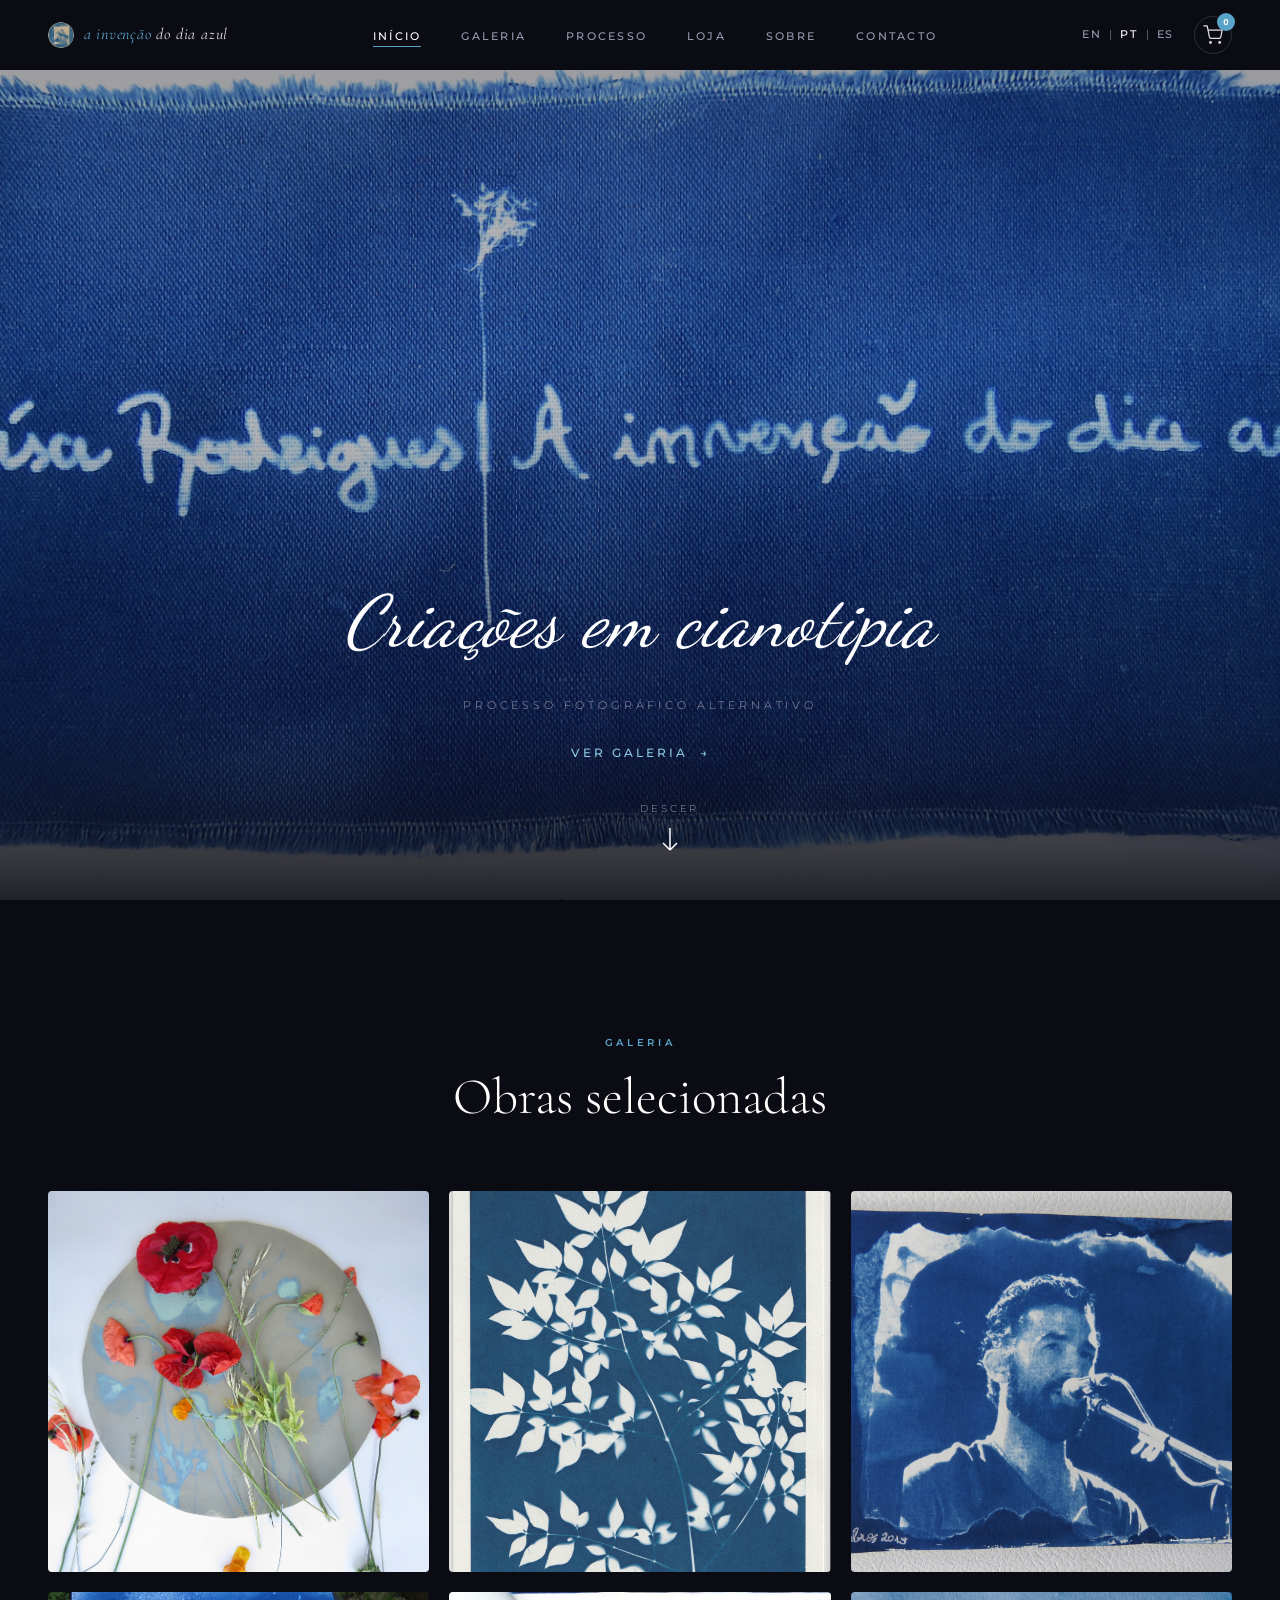
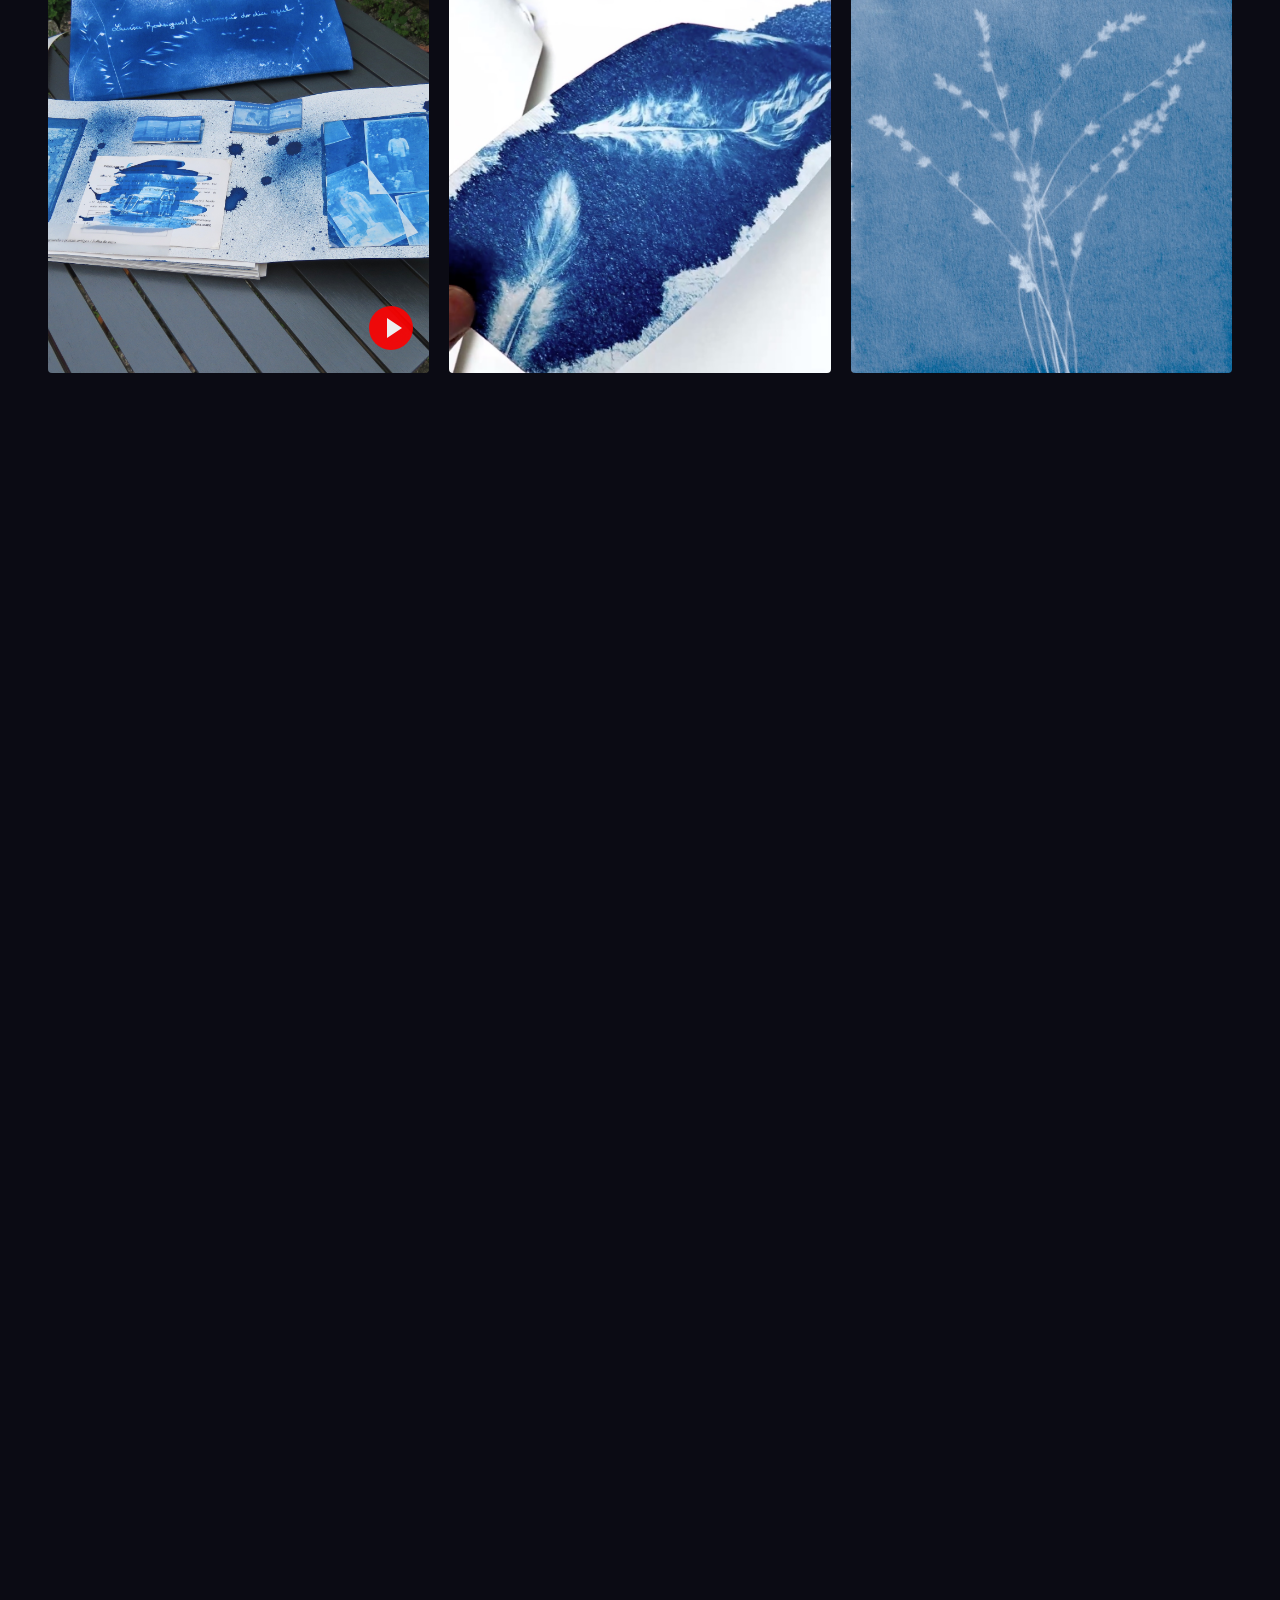
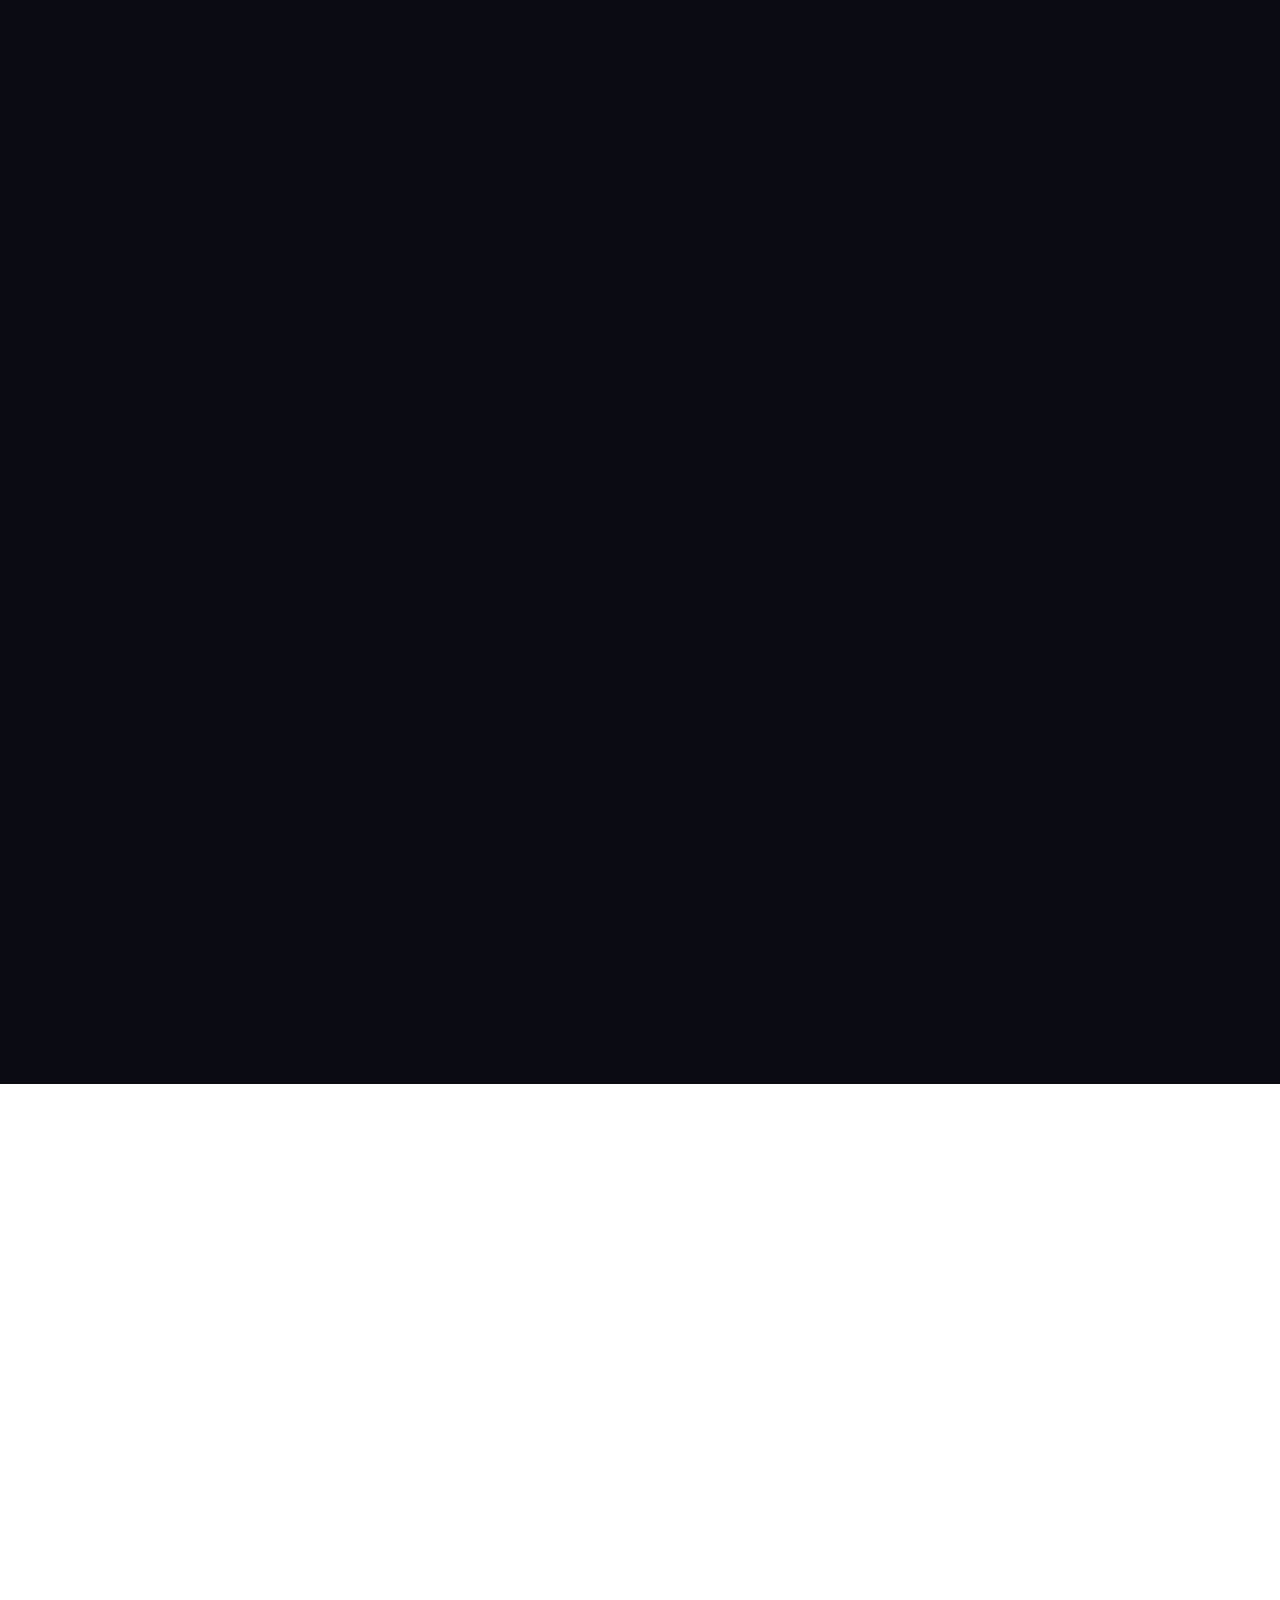
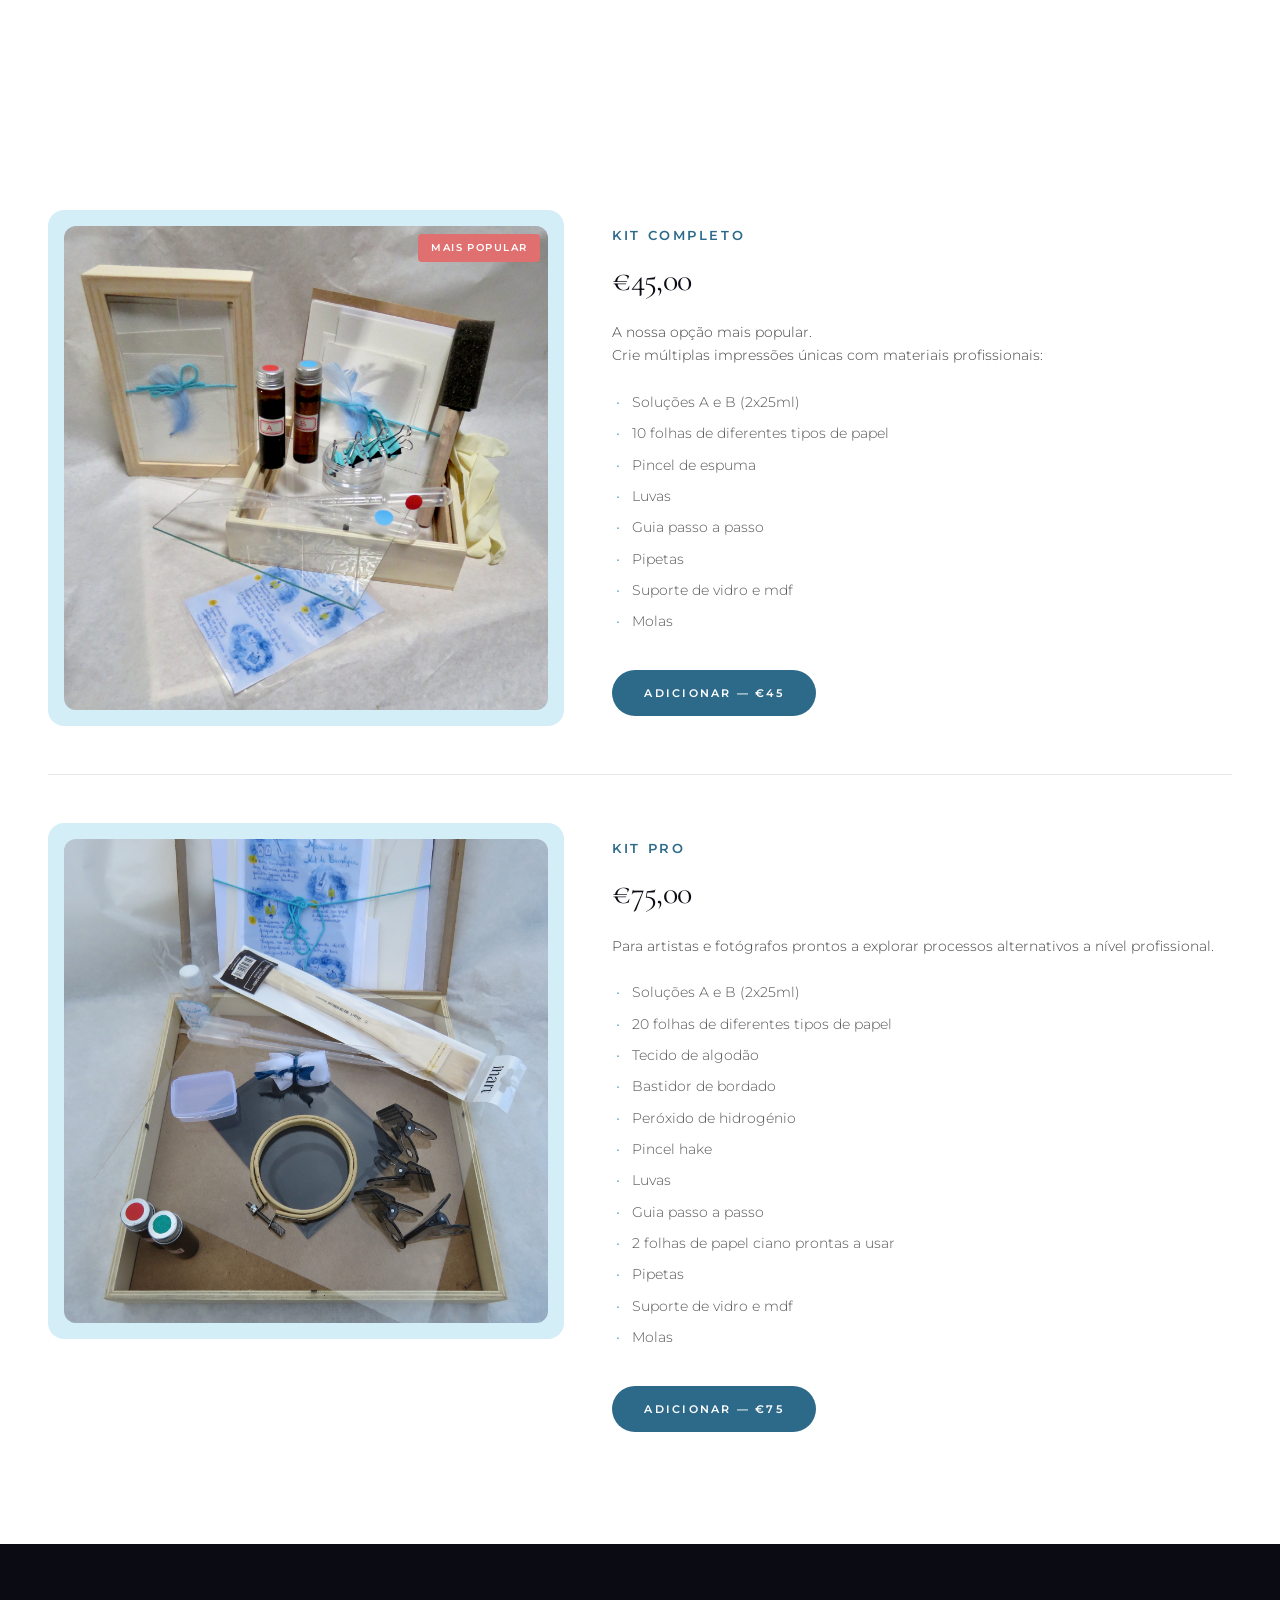
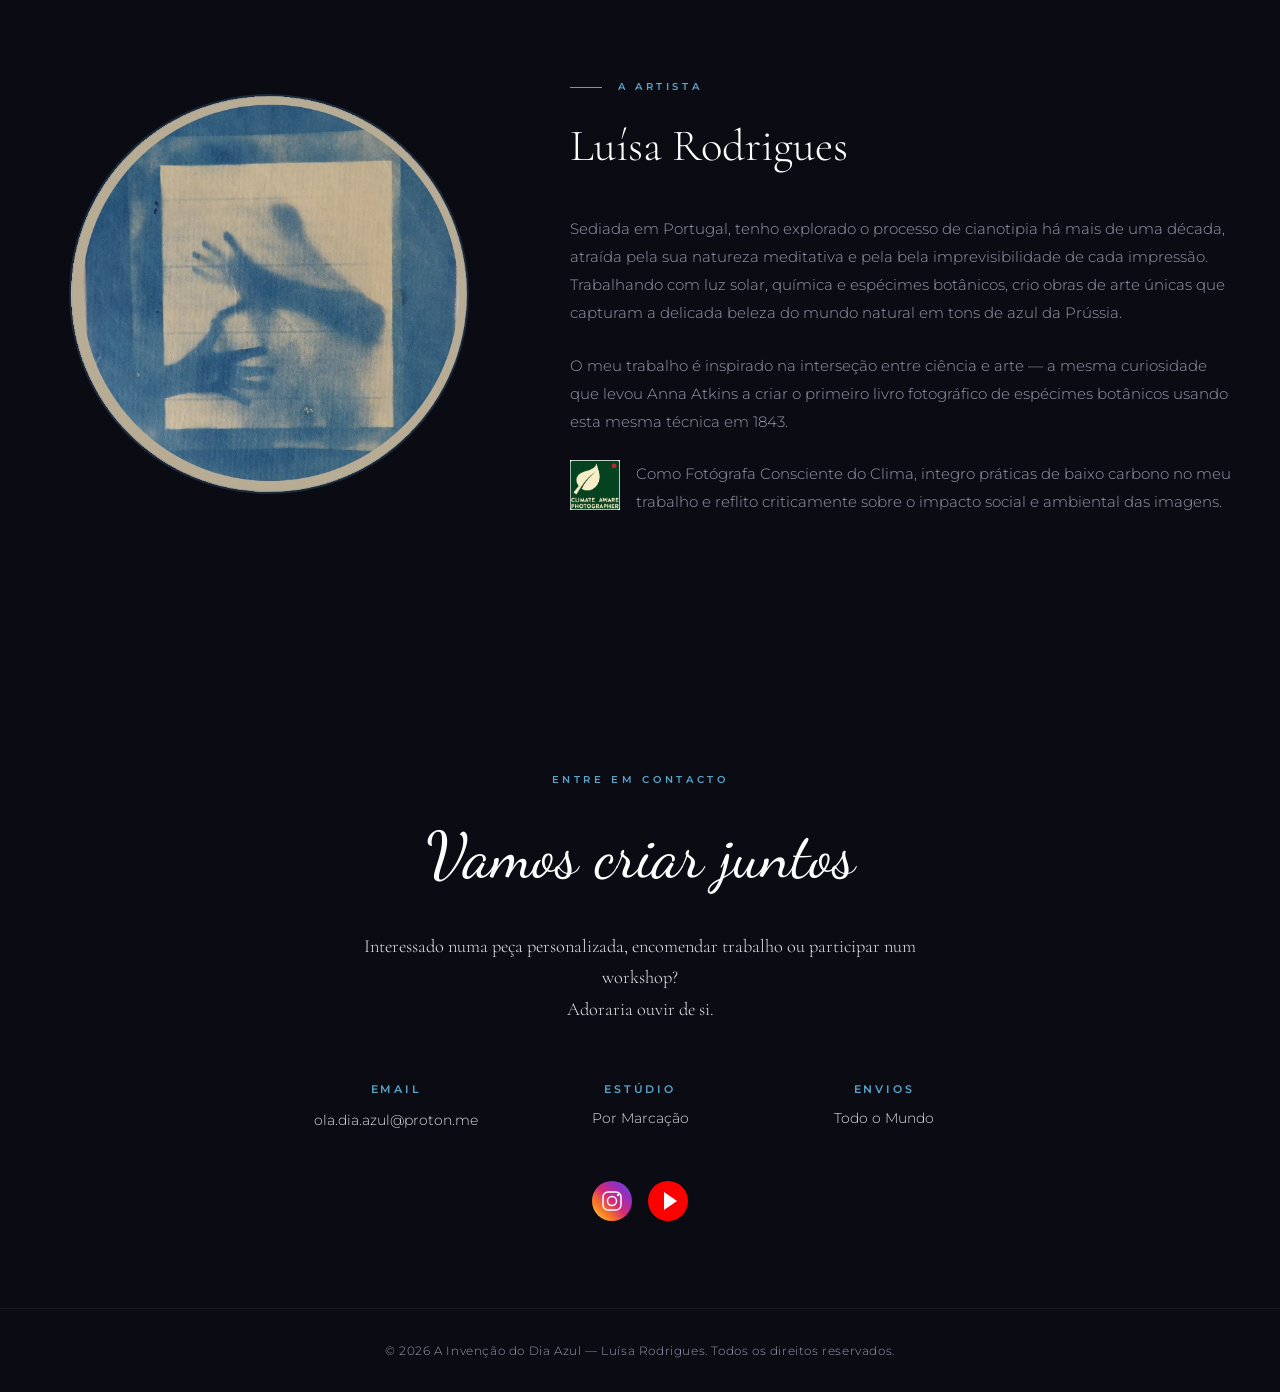
==== commit bb774446: "Add Snipcart shop integration for cyanotype kit sales Converts the existing kit showcase into a func" ====
--- a/index-pt.html
+++ b/index-pt.html
@@ -6,6 +6,9 @@
   <title>A Invenção do Dia Azul | Luísa Rodrigues</title>
   <link rel="stylesheet" href="styles.css">
   <link href="https://fonts.googleapis.com/css2?family=Cormorant+Garamond:ital,wght@0,300;0,400;0,500;0,600;1,300;1,400&family=Montserrat:wght@300;400;500;600&family=Dancing+Script:wght@400;500;600&display=swap" rel="stylesheet">
+  <!-- Snipcart Stylesheet -->
+  <link rel="preconnect" href="https://app.snipcart.com">
+  <link rel="stylesheet" href="https://cdn.snipcart.com/themes/v3.7.1/default/snipcart.css" />
 </head>
 <body>
 
@@ -23,15 +26,26 @@
         <li><a href="#home" class="active">INÍCIO</a></li>
         <li><a href="#gallery">GALERIA</a></li>
         <li><a href="#process">PROCESSO</a></li>
+        <li><a href="#kits">LOJA</a></li>
         <li><a href="#about">SOBRE</a></li>
         <li><a href="#contact">CONTACTO</a></li>
       </ul>
-      <div class="lang-toggle">
-        <a href="index.html" class="lang-btn">EN</a>
-        <span class="lang-divider">|</span>
-        <a href="index-pt.html" class="lang-btn active">PT</a>
-        <span class="lang-divider">|</span>
-        <a href="index-es.html" class="lang-btn">ES</a>
+      <div class="nav-right">
+        <div class="lang-toggle">
+          <a href="index.html" class="lang-btn">EN</a>
+          <span class="lang-divider">|</span>
+          <a href="index-pt.html" class="lang-btn active">PT</a>
+          <span class="lang-divider">|</span>
+          <a href="index-es.html" class="lang-btn">ES</a>
+        </div>
+        <!-- Snipcart Cart Button -->
+        <button class="snipcart-checkout cart-btn" aria-label="Carrinho de compras">
+          <svg width="20" height="20" viewBox="0 0 24 24" fill="none" stroke="currentColor" stroke-width="1.5" stroke-linecap="round" stroke-linejoin="round">
+            <circle cx="9" cy="21" r="1"/><circle cx="20" cy="21" r="1"/>
+            <path d="M1 1h4l2.68 13.39a2 2 0 0 0 2 1.61h9.72a2 2 0 0 0 2-1.61L23 6H6"/>
+          </svg>
+          <span class="snipcart-items-count cart-count">0</span>
+        </button>
       </div>
     </div>
   </nav>
@@ -222,6 +236,7 @@
           </div>
           <div class="kit-info">
             <h3 class="kit-title">KIT INICIANTE</h3>
+            <p class="kit-price">&euro;25,00</p>
             <p class="kit-subtitle">Perfeito para primeiras impressões solares.<br>Tudo o que precisa para criar as suas primeiras cianotipias:</p>
             <ul class="kit-features">
               <li>Soluções A e B (2x15ml)</li>
@@ -233,7 +248,17 @@
               <li>Suporte de vidro e mdf</li>
               <li>Molas</li>
             </ul>
-            <a href="#contact" class="kit-btn">SABER MAIS SOBRE ESTE KIT</a>
+            <button class="kit-btn snipcart-add-item"
+              data-item-id="kit-starter"
+              data-item-price="25.00"
+              data-item-url="/index-pt.html"
+              data-item-name="Kit Iniciante"
+              data-item-description="Kit de Cianotipia Iniciante — 5 folhas, soluções, pincel, guia e mais"
+              data-item-image="images/contact-bg.jpeg"
+              data-item-weight="500"
+              data-item-shippable="true">
+              ADICIONAR &mdash; &euro;25
+            </button>
           </div>
         </div>
 
@@ -249,6 +274,7 @@
           </div>
           <div class="kit-info">
             <h3 class="kit-title">KIT COMPLETO</h3>
+            <p class="kit-price">&euro;45,00</p>
             <p class="kit-subtitle">A nossa opção mais popular.<br>Crie múltiplas impressões únicas com materiais profissionais:</p>
             <ul class="kit-features">
               <li>Soluções A e B (2x25ml)</li>
@@ -260,7 +286,17 @@
               <li>Suporte de vidro e mdf</li>
               <li>Molas</li>
             </ul>
-            <a href="#contact" class="kit-btn">SABER MAIS SOBRE ESTE KIT</a>
+            <button class="kit-btn snipcart-add-item"
+              data-item-id="kit-complete"
+              data-item-price="45.00"
+              data-item-url="/index-pt.html"
+              data-item-name="Kit Completo"
+              data-item-description="Kit de Cianotipia Completo — 10 folhas, materiais profissionais, guia e mais"
+              data-item-image="images/gallery-4.jpeg"
+              data-item-weight="800"
+              data-item-shippable="true">
+              ADICIONAR &mdash; &euro;45
+            </button>
           </div>
         </div>
 
@@ -275,6 +311,7 @@
           </div>
           <div class="kit-info">
             <h3 class="kit-title">KIT PRO</h3>
+            <p class="kit-price">&euro;75,00</p>
             <p class="kit-subtitle">Para artistas e fotógrafos prontos a explorar processos alternativos a nível profissional.</p>
             <ul class="kit-features">
               <li>Soluções A e B (2x25ml)</li>
@@ -290,7 +327,17 @@
               <li>Suporte de vidro e mdf</li>
               <li>Molas</li>
             </ul>
-            <a href="#contact" class="kit-btn">SABER MAIS SOBRE ESTE KIT</a>
+            <button class="kit-btn snipcart-add-item"
+              data-item-id="kit-pro"
+              data-item-price="75.00"
+              data-item-url="/index-pt.html"
+              data-item-name="Kit Pro"
+              data-item-description="Kit de Cianotipia Pro — 20 folhas, tecido, pincel hake, materiais especiais e mais"
+              data-item-image="images/artist-portrait.jpeg"
+              data-item-weight="1200"
+              data-item-shippable="true">
+              ADICIONAR &mdash; &euro;75
+            </button>
           </div>
         </div>
       </div>
@@ -385,5 +432,18 @@
   </section>
 
   <script src="script.js"></script>
+
+  <!-- Snipcart Script -->
+  <div id="snipcart" data-api-key="YOUR_SNIPCART_API_KEY" data-config-modal-style="side" data-currency="eur" hidden>
+    <address-fields name="shipping-address">
+      <div>
+        <fieldset name="nif">
+          <label for="nif">NIF / Número de Contribuinte (opcional)</label>
+          <input name="nif" type="text">
+        </fieldset>
+      </div>
+    </address-fields>
+  </div>
+  <script async src="https://cdn.snipcart.com/themes/v3.7.1/default/snipcart.js"></script>
 </body>
 </html>
--- a/styles.css
+++ b/styles.css
@@ -140,6 +140,13 @@
   width: 100%;
 }
 
+/* Nav right section (lang + cart) */
+.nav-right {
+  display: flex;
+  align-items: center;
+  gap: 1.25rem;
+}
+
 .lang-toggle {
   display: flex;
   align-items: center;
@@ -161,6 +168,44 @@
 .lang-btn.active { color: var(--white); }
 .lang-divider { color: var(--white-muted); font-size: 0.7rem; }
 
+/* Cart Button */
+.cart-btn {
+  position: relative;
+  background: none;
+  border: 1px solid rgba(255, 255, 255, 0.15);
+  border-radius: 50%;
+  width: 38px;
+  height: 38px;
+  display: flex;
+  align-items: center;
+  justify-content: center;
+  color: var(--white-soft);
+  cursor: pointer;
+  transition: all 0.3s ease;
+}
+
+.cart-btn:hover {
+  border-color: var(--cyan-primary);
+  color: var(--cyan-light);
+}
+
+.cart-count {
+  position: absolute;
+  top: -4px;
+  right: -4px;
+  background: var(--cyan-primary);
+  color: var(--white);
+  font-size: 0.6rem;
+  font-weight: 600;
+  width: 18px;
+  height: 18px;
+  border-radius: 50%;
+  display: flex;
+  align-items: center;
+  justify-content: center;
+  line-height: 1;
+}
+
 .nav-toggle {
   display: none;
   flex-direction: column;
@@ -618,7 +663,17 @@
   font-weight: 600;
   letter-spacing: 0.2em;
   color: var(--cyan-dark);
+  margin-bottom: 0.5rem;
+}
+
+/* Kit price styling */
+.kit-price {
+  font-family: var(--font-serif);
+  font-size: 2rem;
+  font-weight: 400;
+  color: var(--bg-dark);
   margin-bottom: 1rem;
+  letter-spacing: -0.02em;
 }
 
 .kit-subtitle {
@@ -652,19 +707,22 @@
   font-size: 0.7rem;
   font-weight: 600;
   letter-spacing: 0.2em;
-  color: var(--bg-dark);
-  background: var(--cyan-pale);
+  color: var(--white);
+  background: var(--cyan-dark);
   border: none;
   padding: 1rem 2rem;
   border-radius: 25px;
   transition: all 0.3s ease;
   text-align: center;
   cursor: pointer;
+  font-family: var(--font-sans);
 }
 
 .kit-btn:hover {
-  background: var(--cyan-light);
+  background: var(--cyan-primary);
   color: var(--white);
+  transform: translateY(-2px);
+  box-shadow: 0 4px 15px rgba(45, 106, 138, 0.3);
 }
 
 /* --- About Section --- */
@@ -959,7 +1017,7 @@
 
   .nav-links.open { right: 0; }
 
-  .lang-toggle { display: none; }
+  .nav-right .lang-toggle { display: none; }
 
   .section-container { padding: 0 1.5rem; }
 
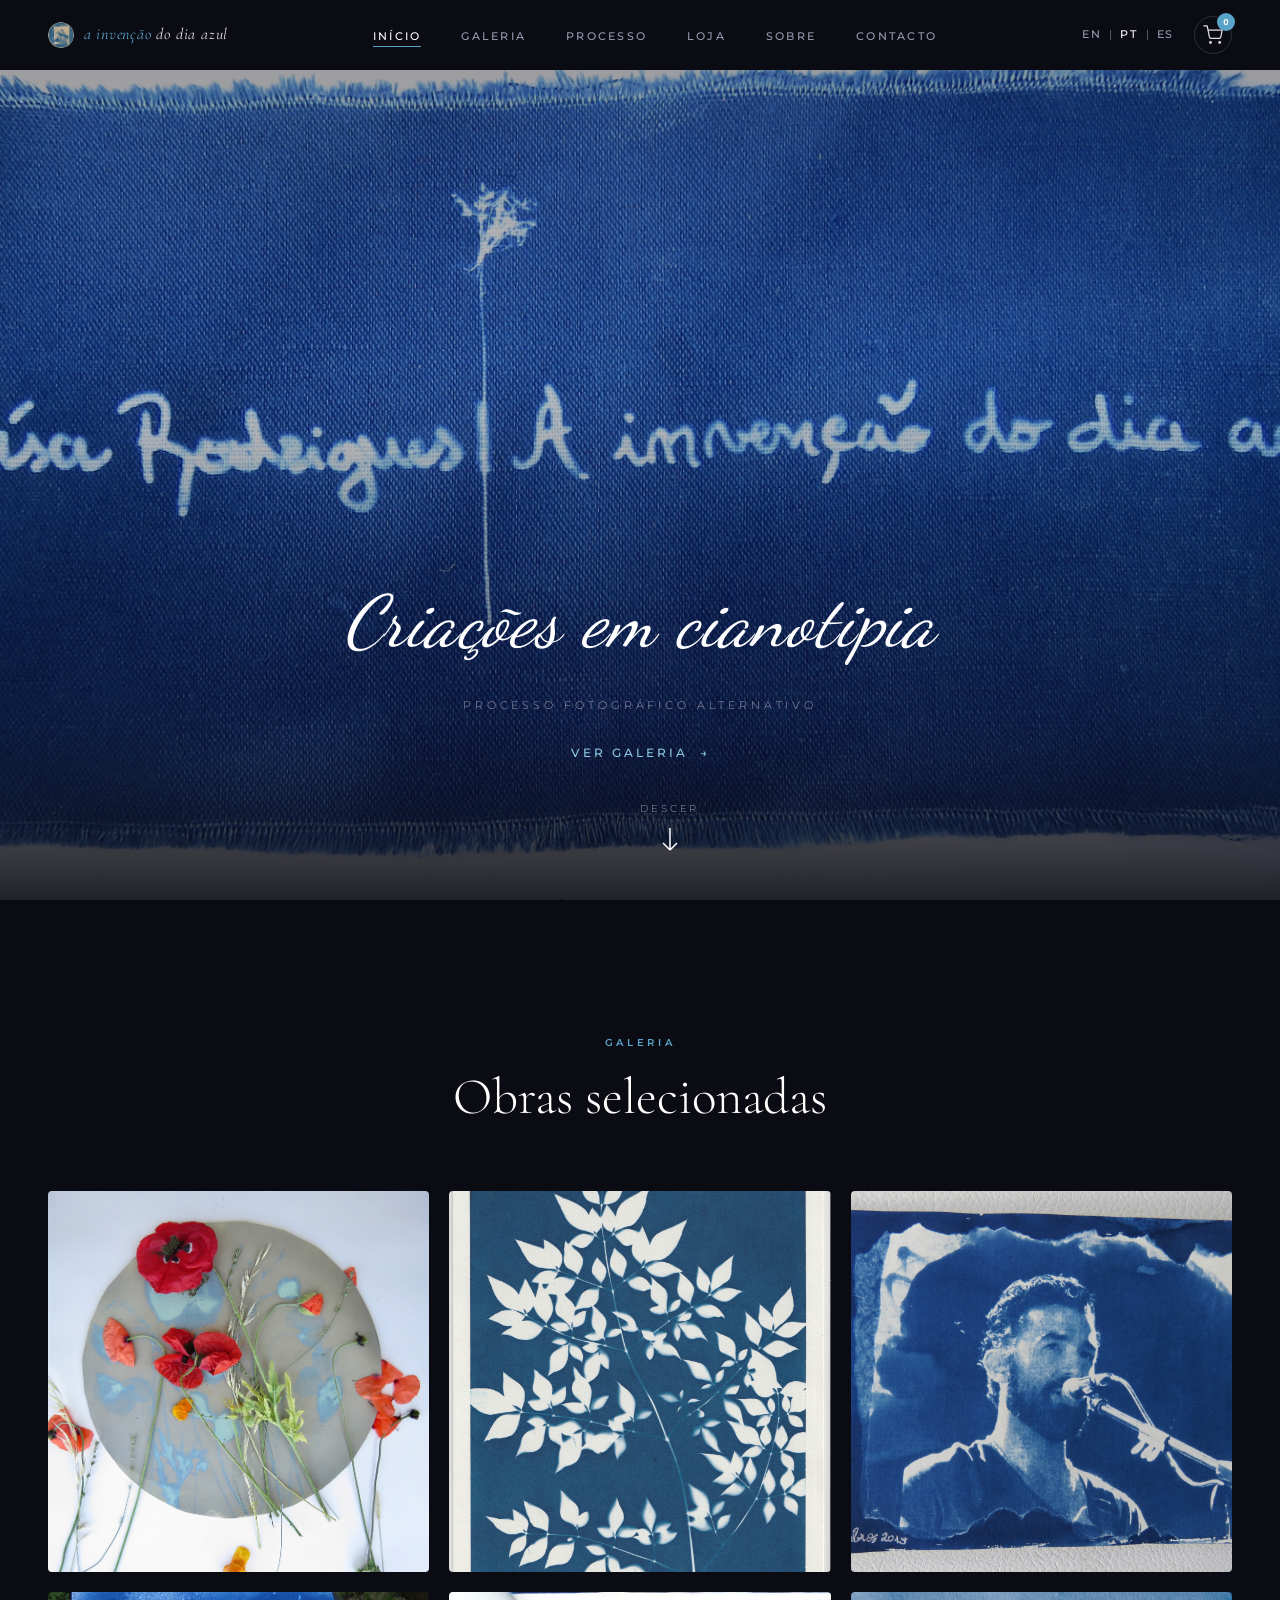
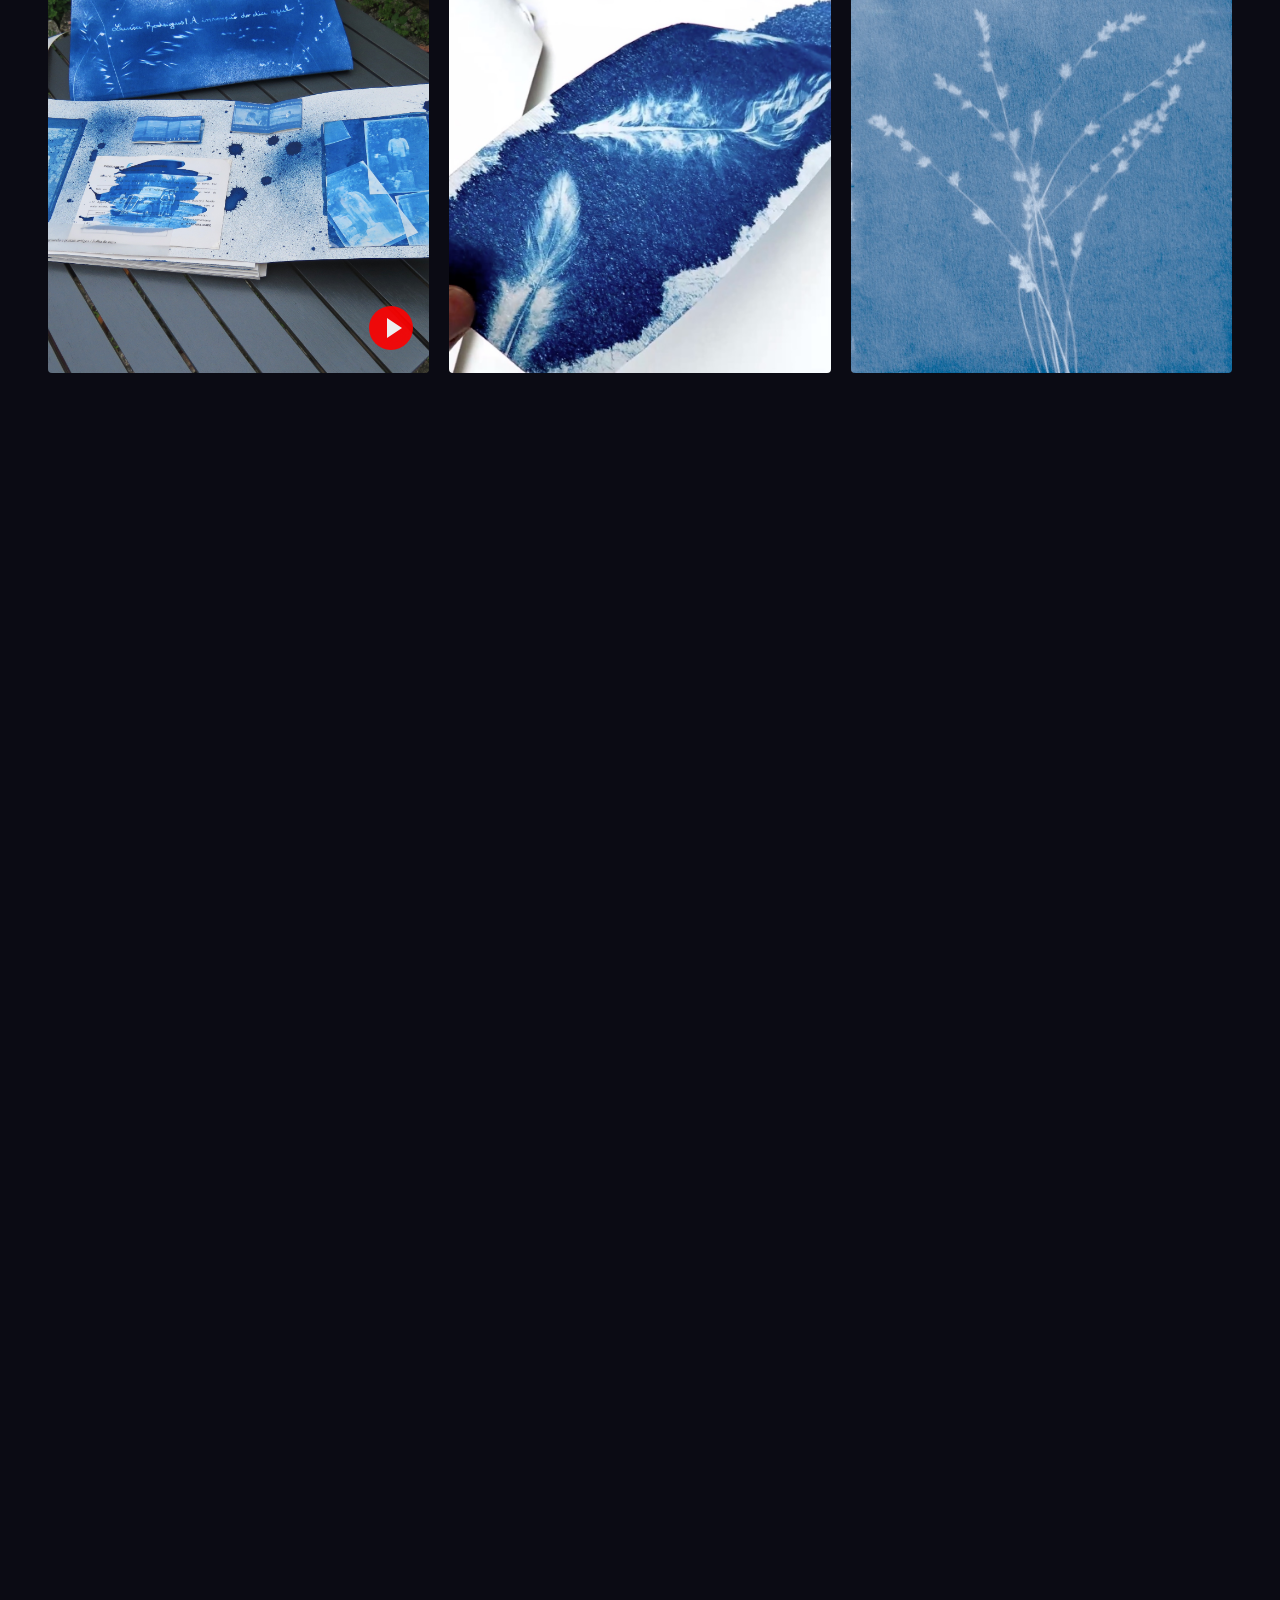
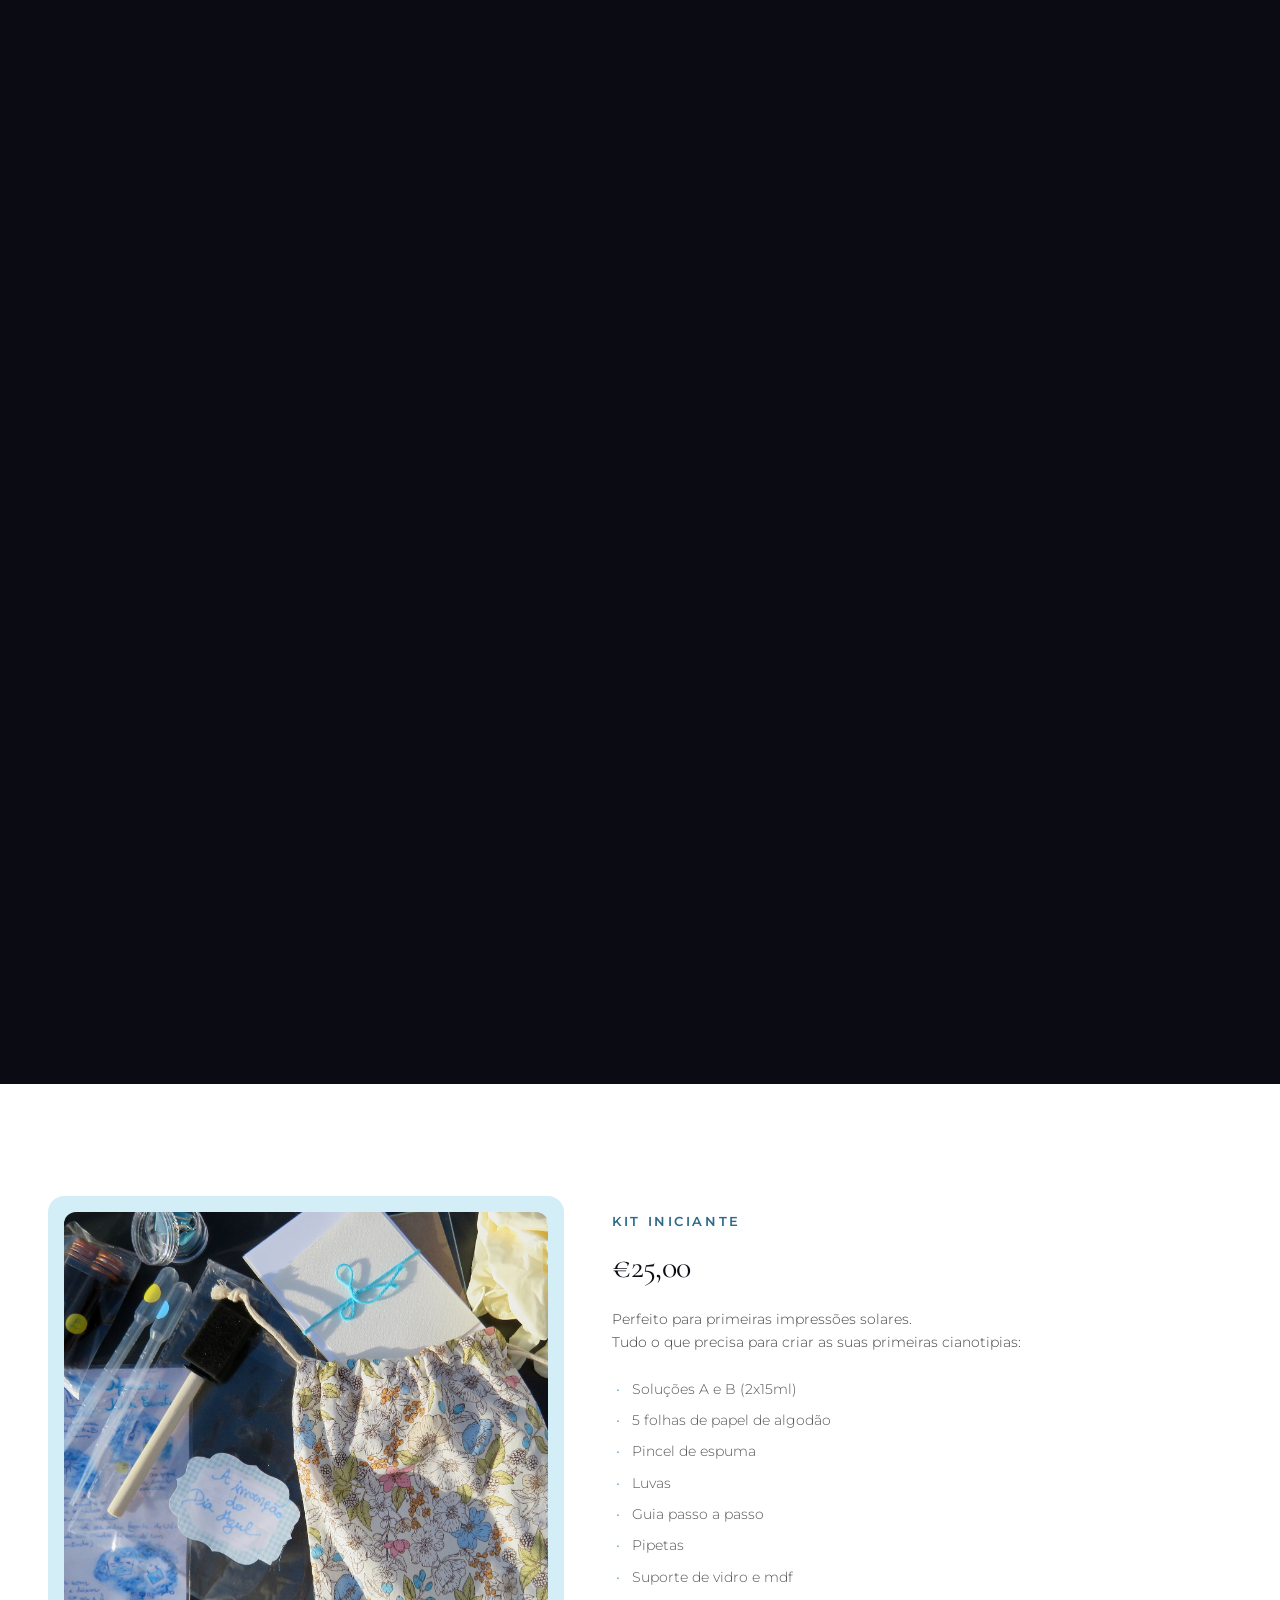
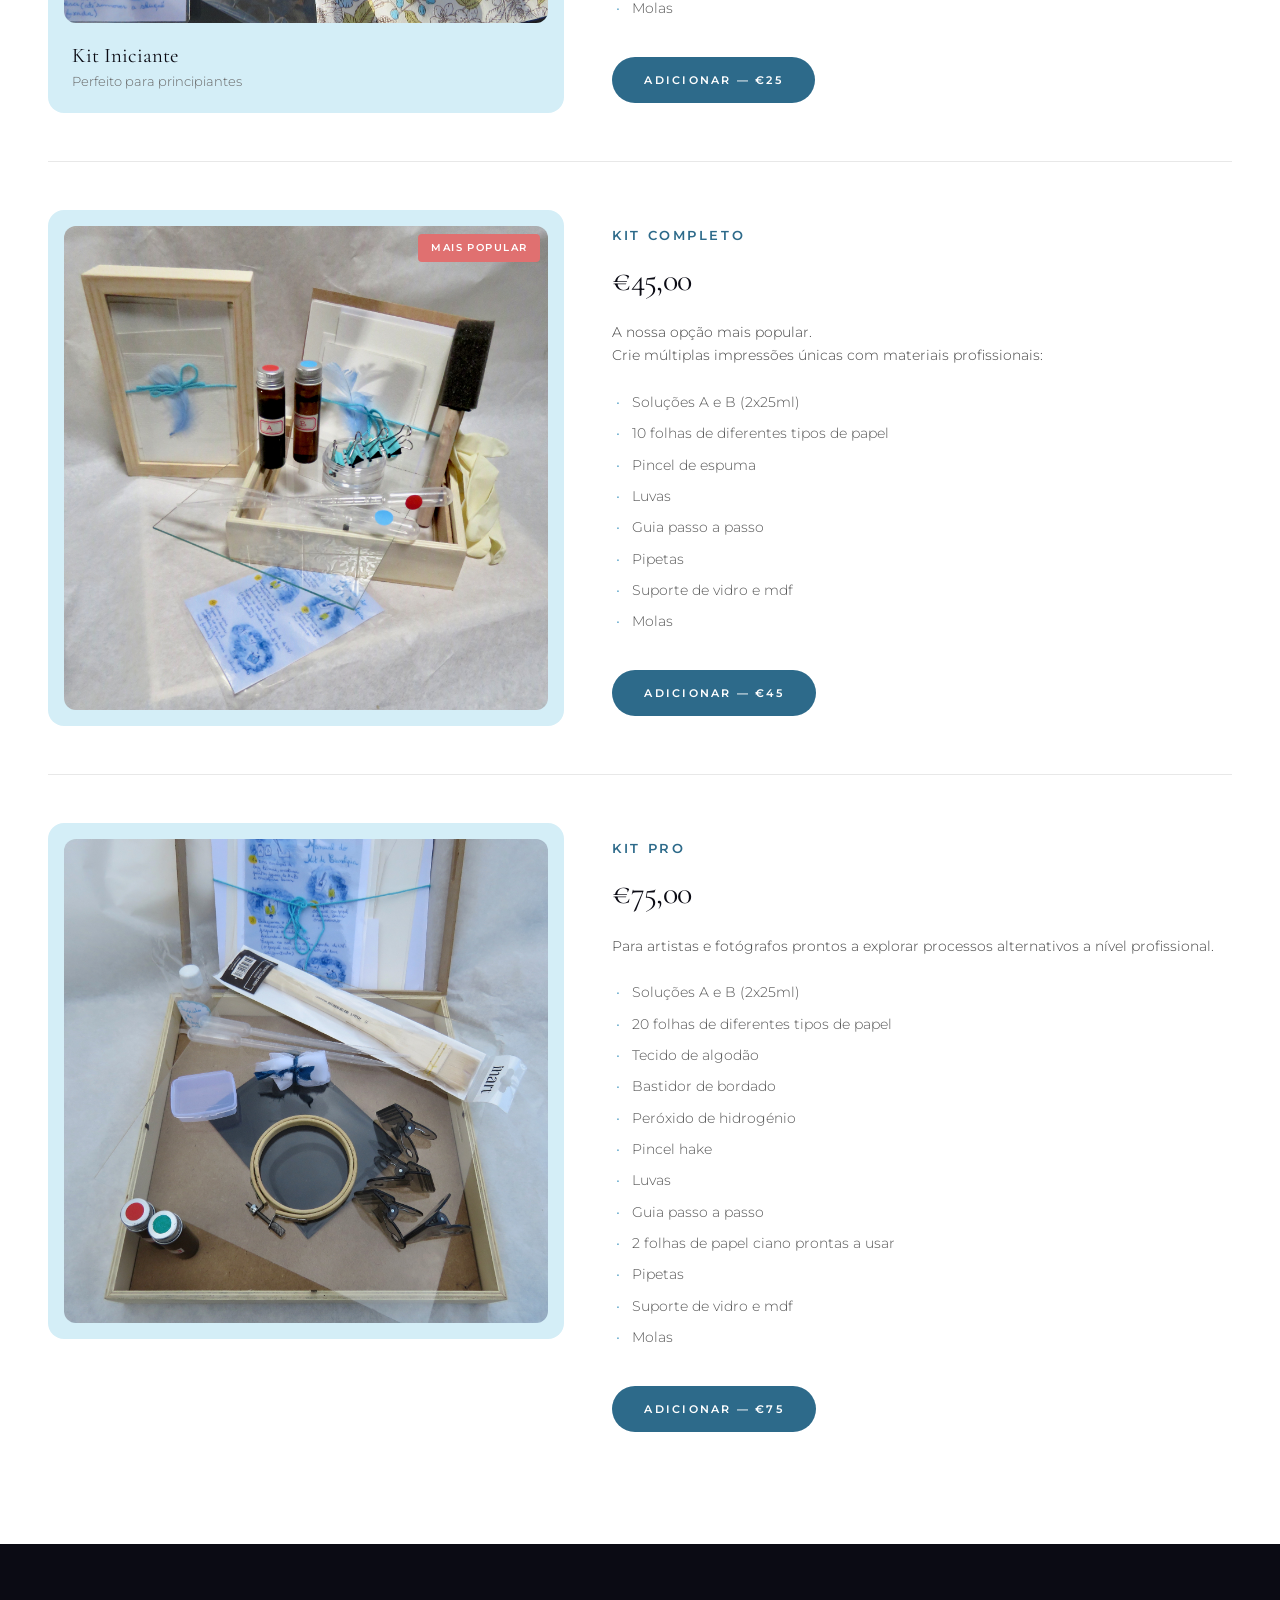
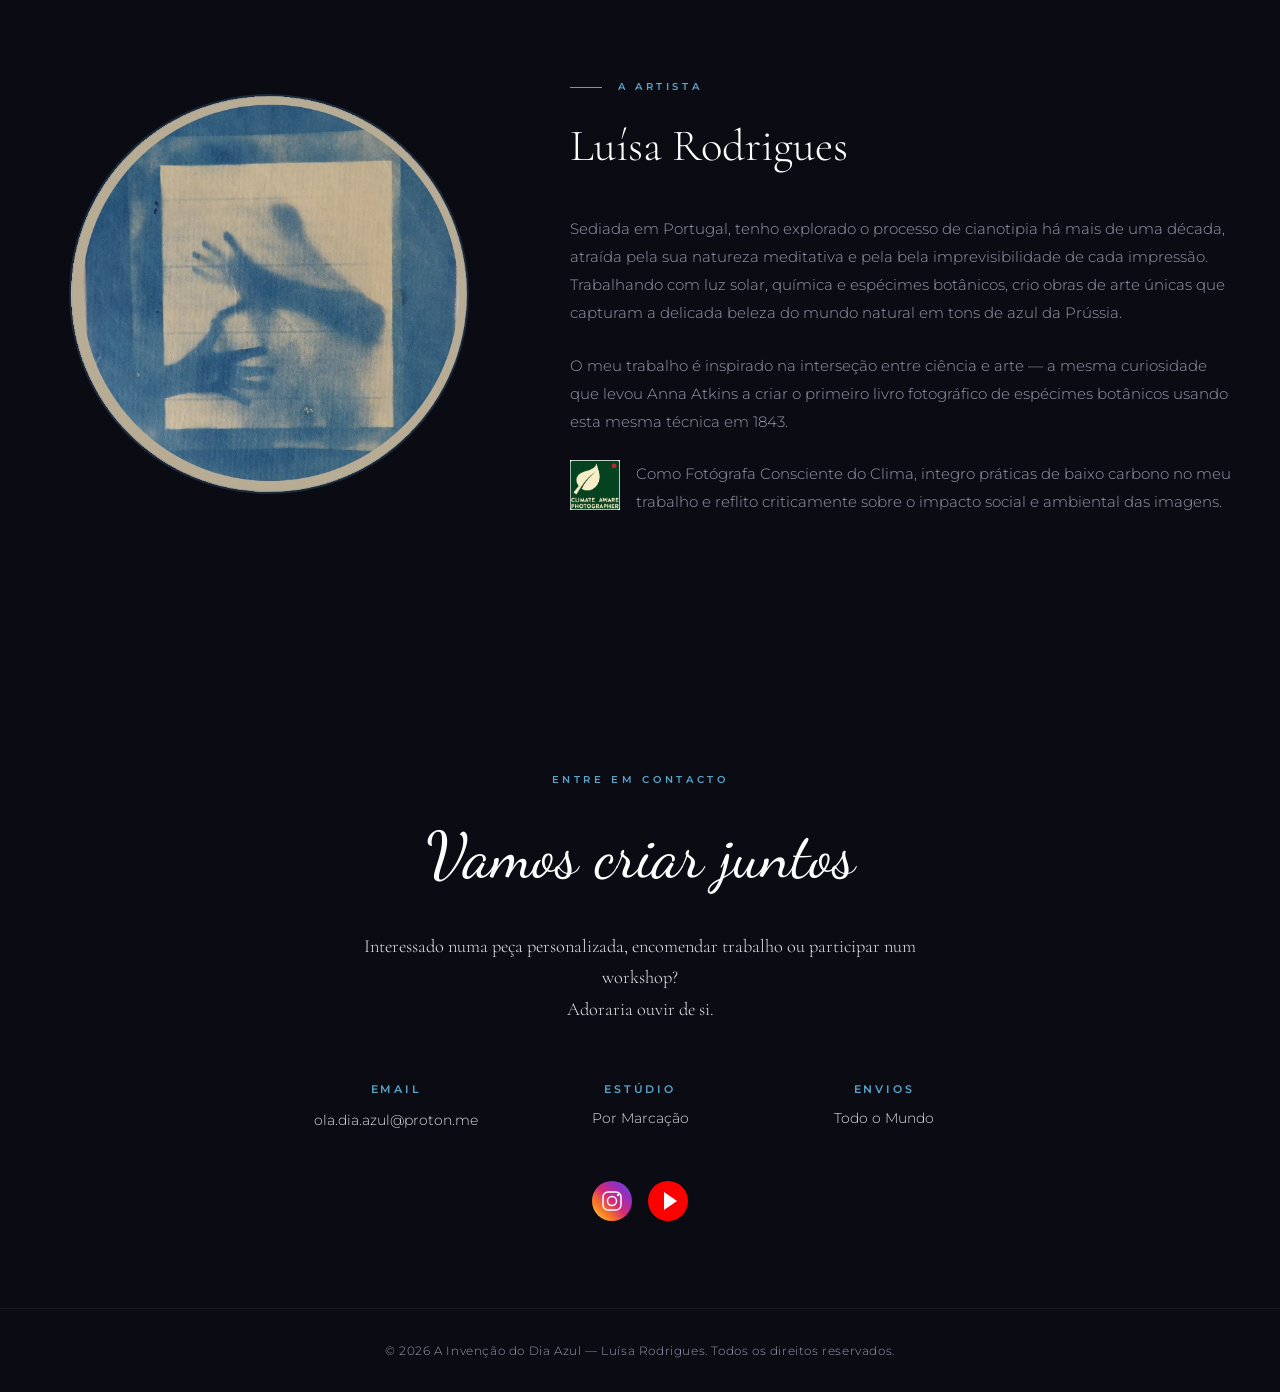
==== commit 8c623b93: "Add Snipcart test API key" ====
--- a/index-pt.html
+++ b/index-pt.html
@@ -434,7 +434,7 @@
   <script src="script.js"></script>
 
   <!-- Snipcart Script -->
-  <div id="snipcart" data-api-key="YOUR_SNIPCART_API_KEY" data-config-modal-style="side" data-currency="eur" hidden>
+  <div id="snipcart" data-api-key="NzkxNzU5MmItOGNjNS00NWJkLTk2MTgtZDAzYzJmMTY4YjM1NjM5MTE3MDAxOTk4MDE1Mjc0" data-config-modal-style="side" data-currency="eur" hidden>
     <address-fields name="shipping-address">
       <div>
         <fieldset name="nif">
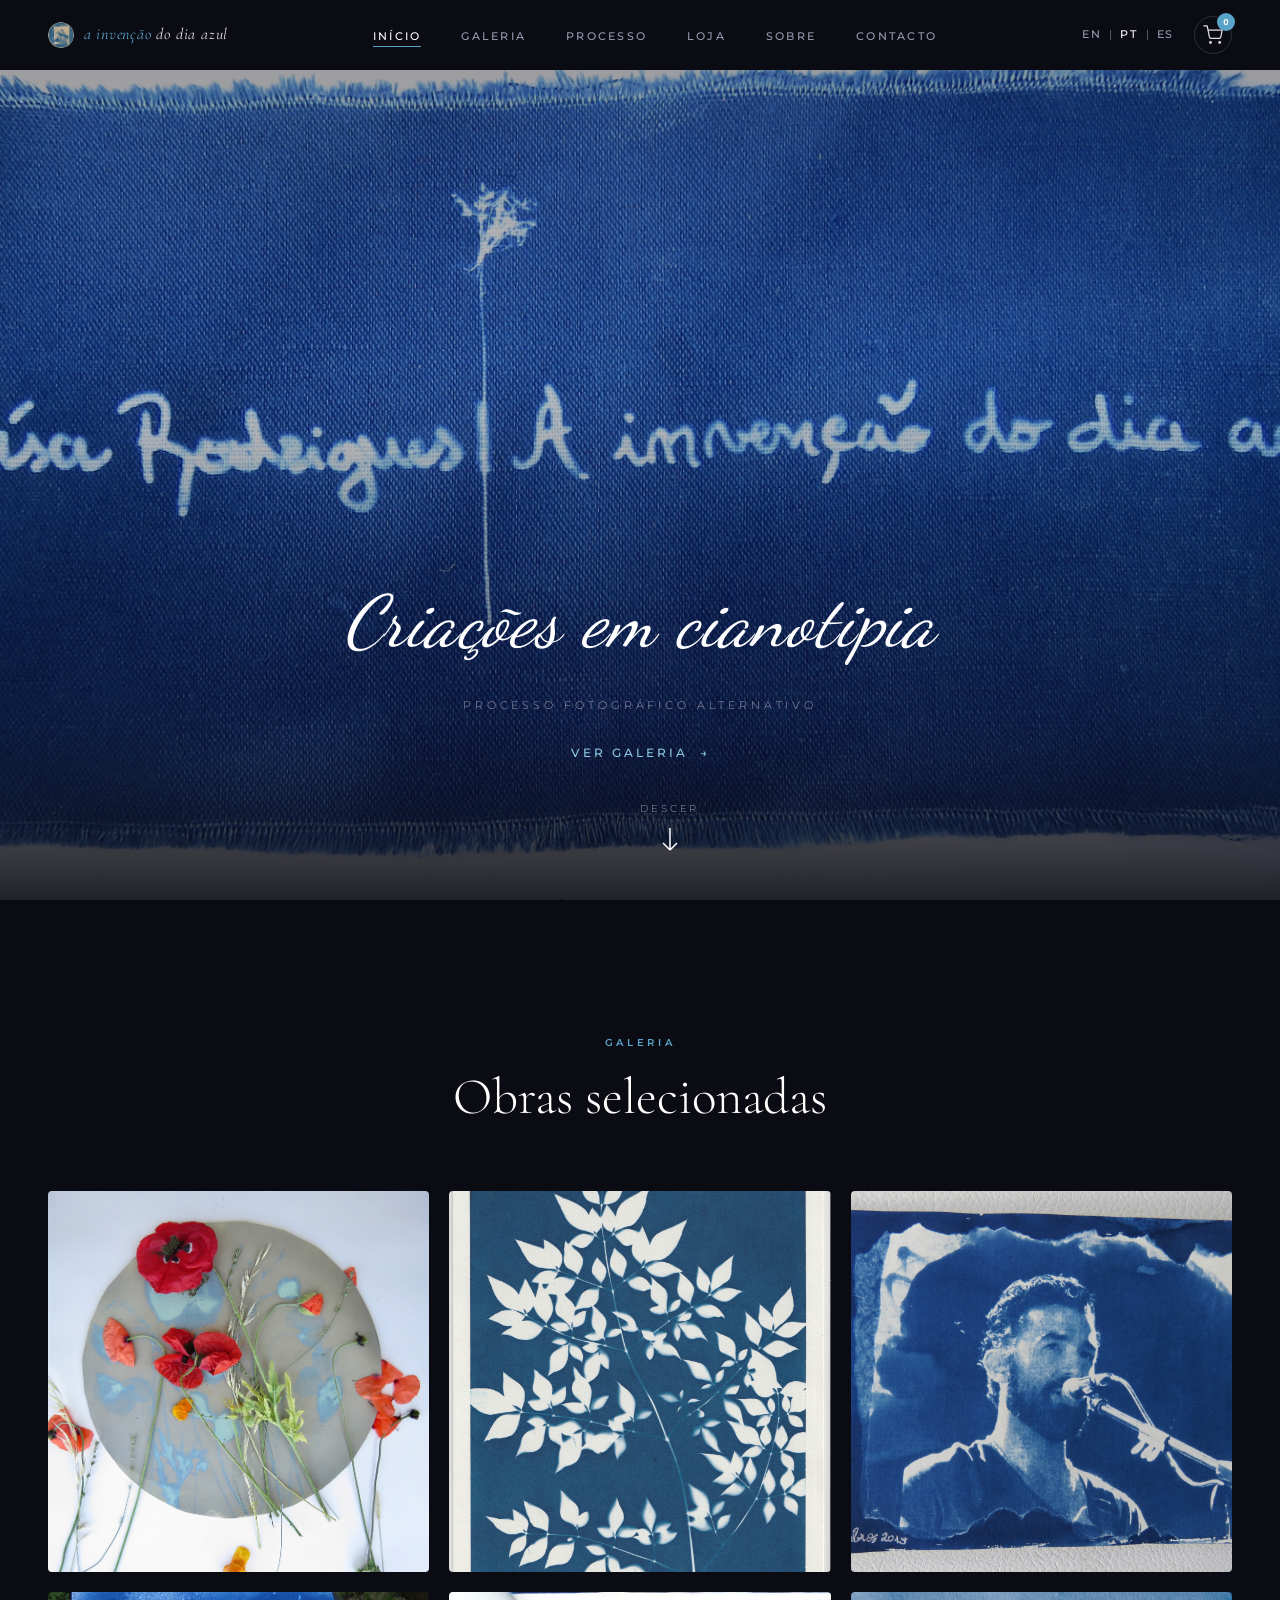
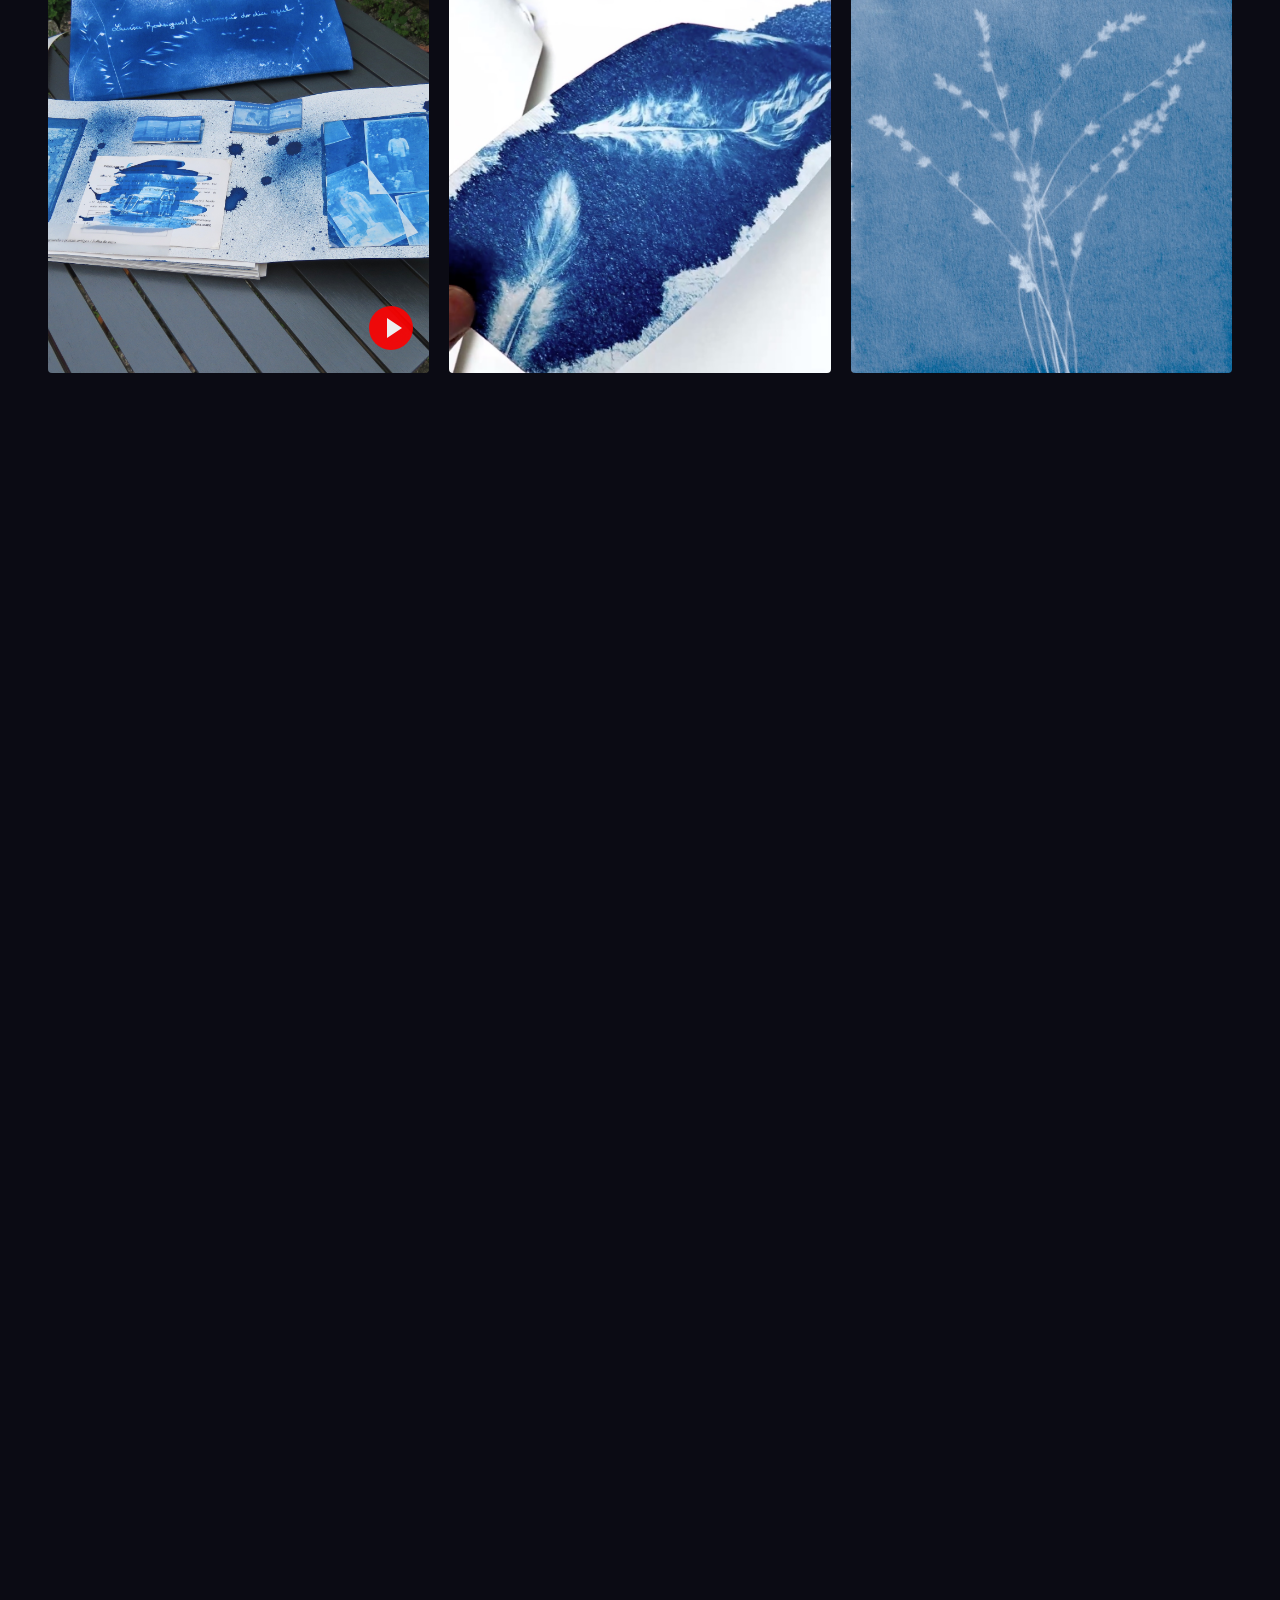
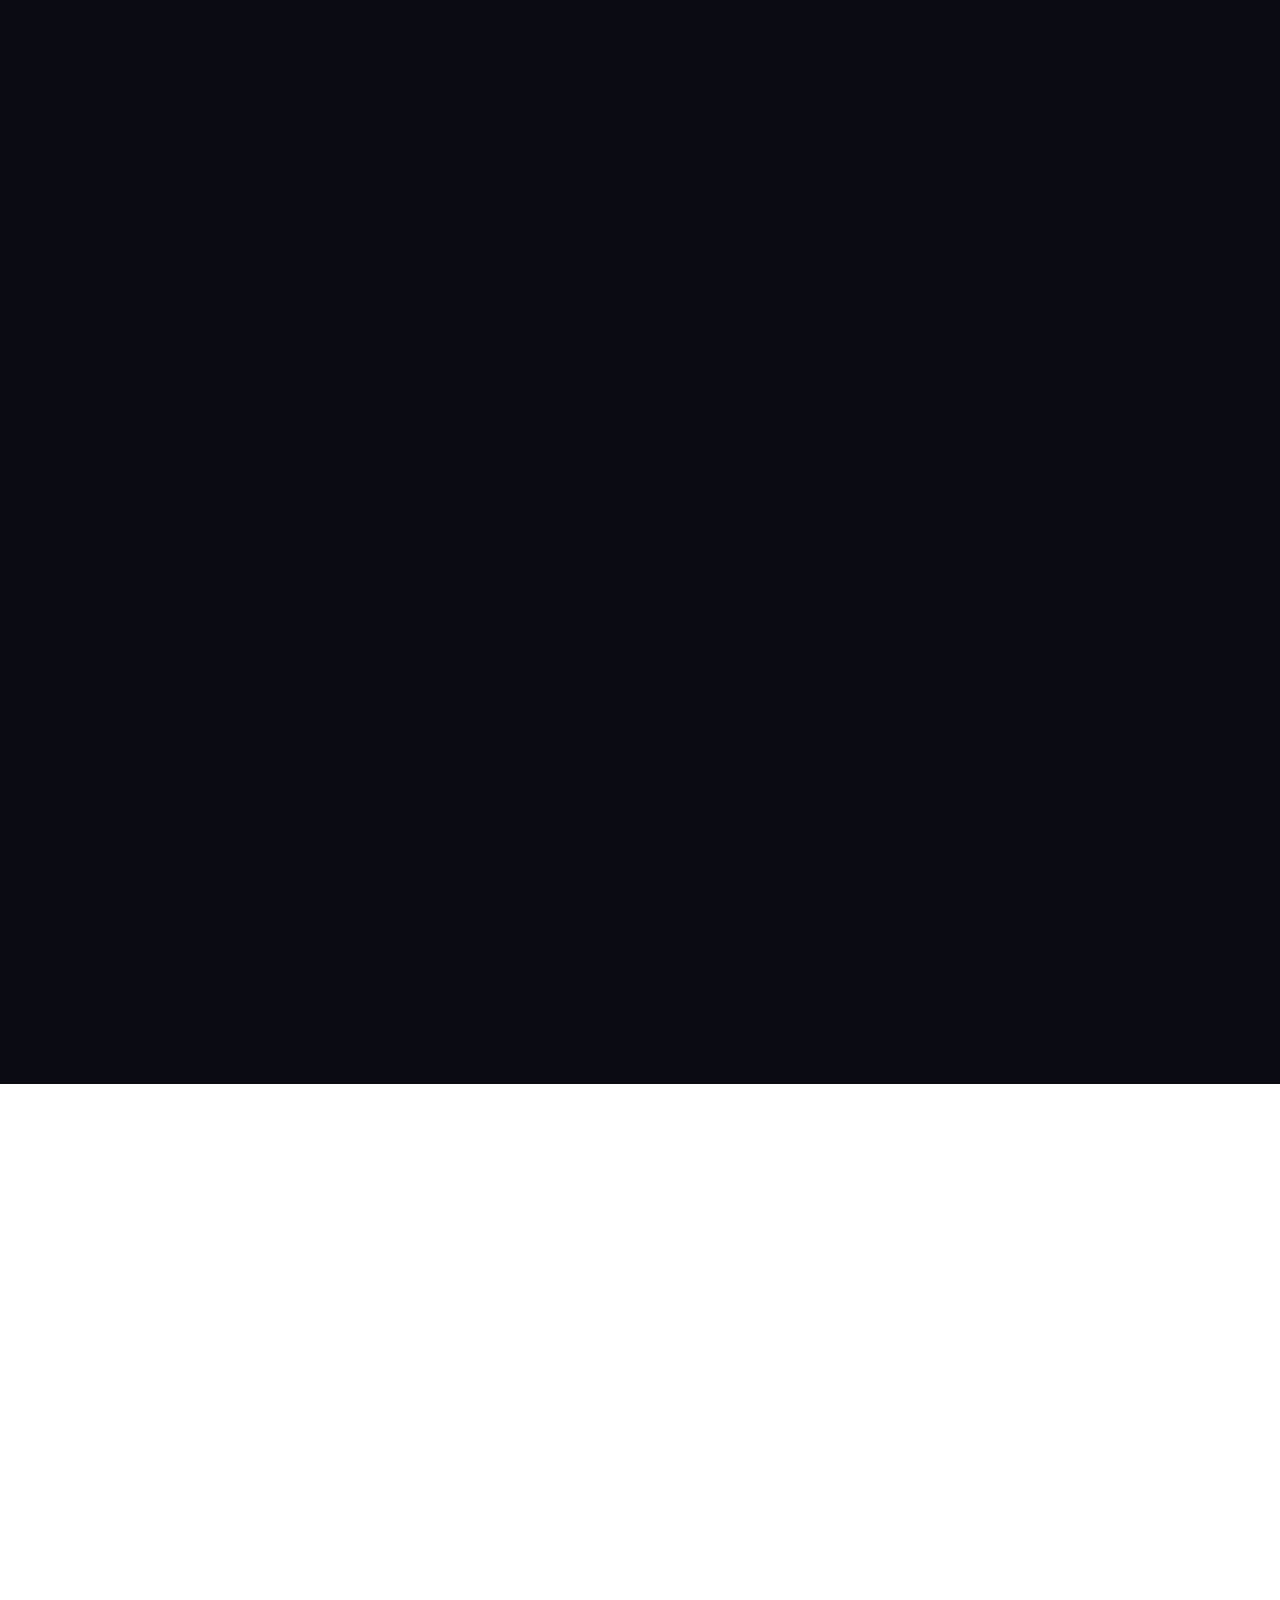
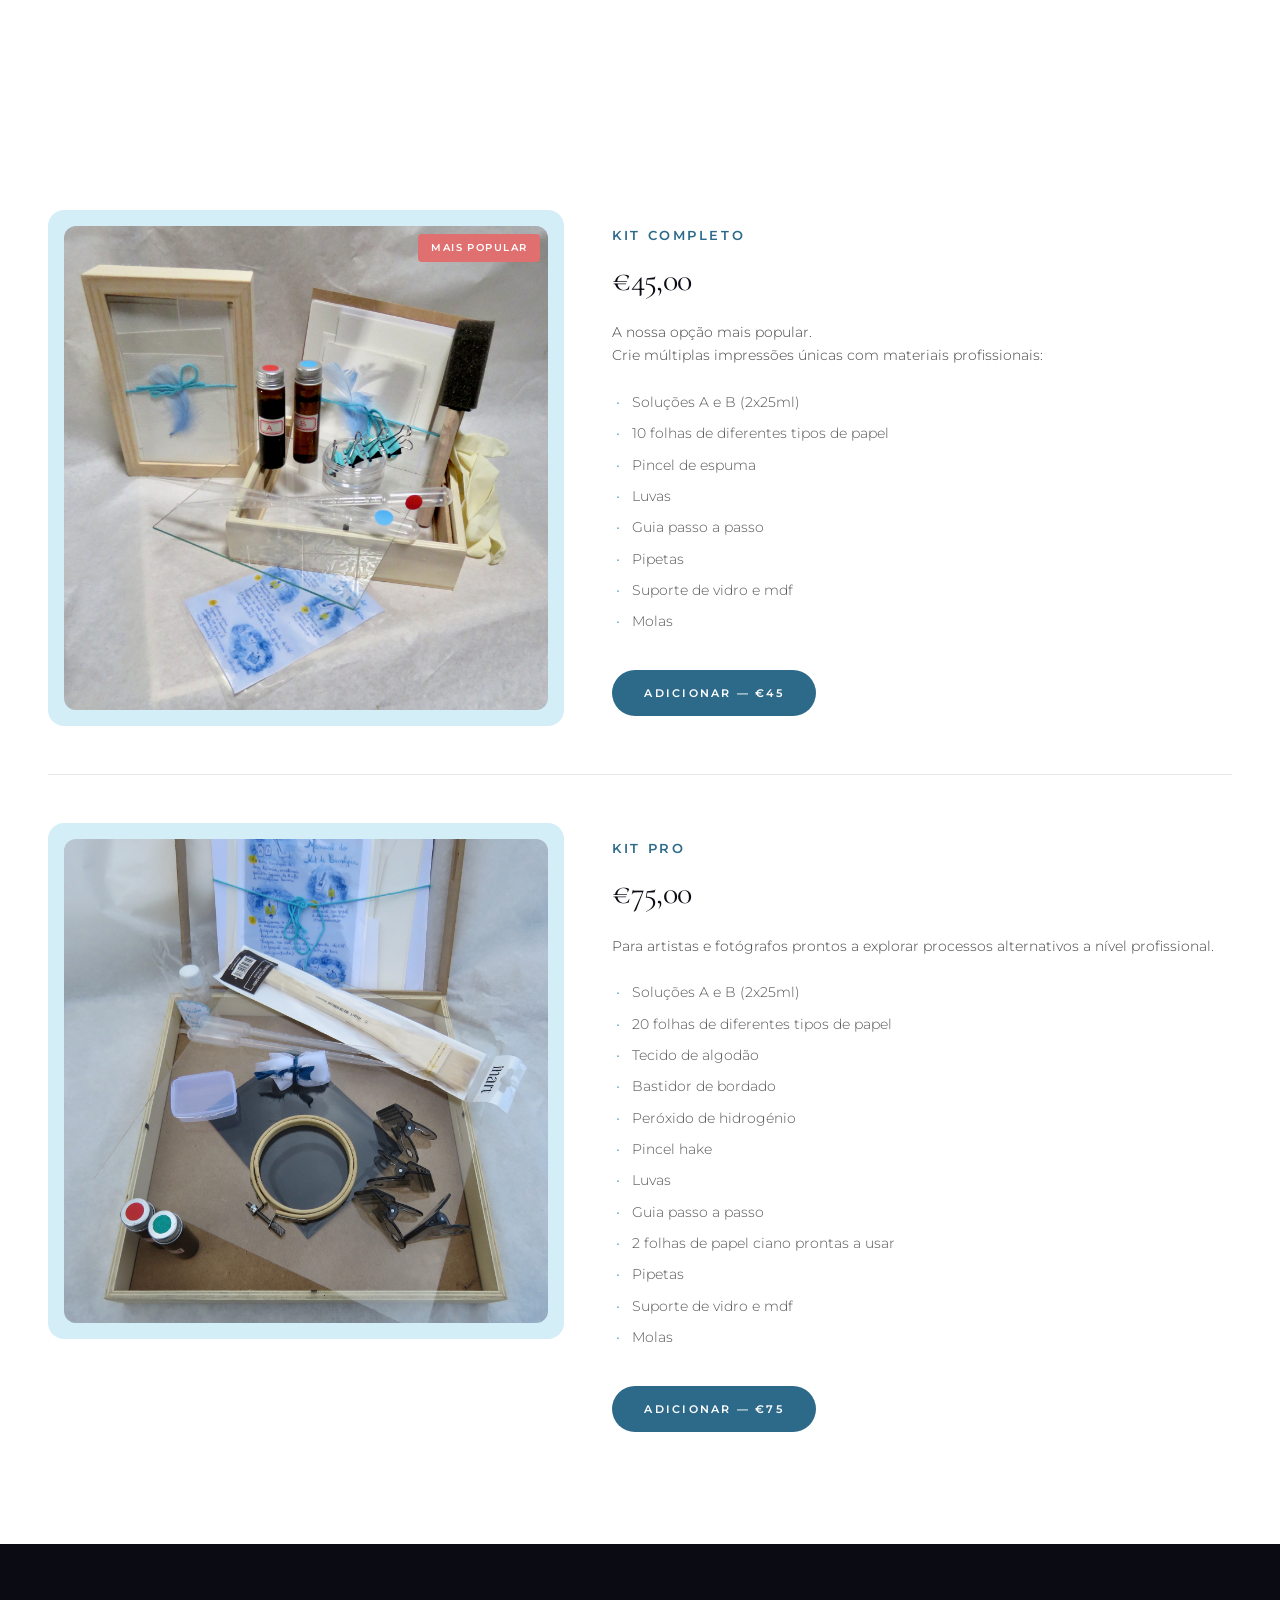
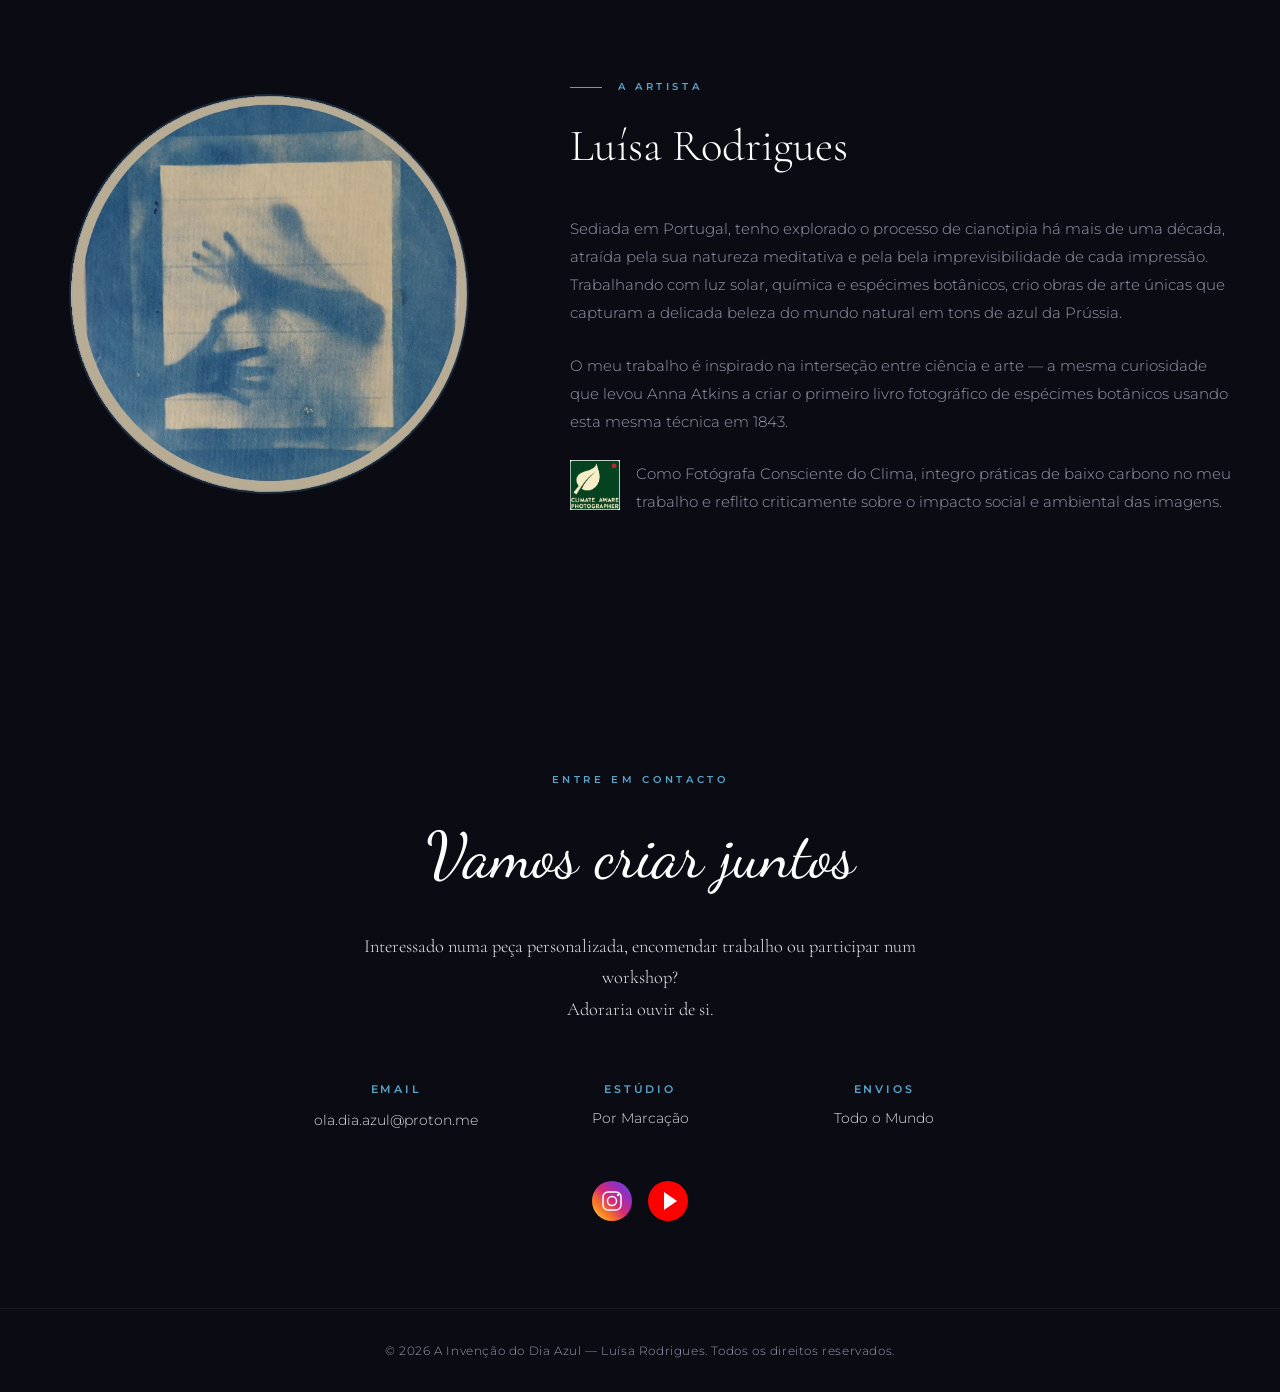
==== commit ed818fc2: "Fix Snipcart data-item-url to use absolute URLs" ====
--- a/index-pt.html
+++ b/index-pt.html
@@ -251,7 +251,7 @@
             <button class="kit-btn snipcart-add-item"
               data-item-id="kit-starter"
               data-item-price="25.00"
-              data-item-url="/index-pt.html"
+              data-item-url="https://ainvencaododiaazul.github.io/index-pt.html"
               data-item-name="Kit Iniciante"
               data-item-description="Kit de Cianotipia Iniciante — 5 folhas, soluções, pincel, guia e mais"
               data-item-image="images/contact-bg.jpeg"
@@ -289,7 +289,7 @@
             <button class="kit-btn snipcart-add-item"
               data-item-id="kit-complete"
               data-item-price="45.00"
-              data-item-url="/index-pt.html"
+              data-item-url="https://ainvencaododiaazul.github.io/index-pt.html"
               data-item-name="Kit Completo"
               data-item-description="Kit de Cianotipia Completo — 10 folhas, materiais profissionais, guia e mais"
               data-item-image="images/gallery-4.jpeg"
@@ -330,7 +330,7 @@
             <button class="kit-btn snipcart-add-item"
               data-item-id="kit-pro"
               data-item-price="75.00"
-              data-item-url="/index-pt.html"
+              data-item-url="https://ainvencaododiaazul.github.io/index-pt.html"
               data-item-name="Kit Pro"
               data-item-description="Kit de Cianotipia Pro — 20 folhas, tecido, pincel hake, materiais especiais e mais"
               data-item-image="images/artist-portrait.jpeg"
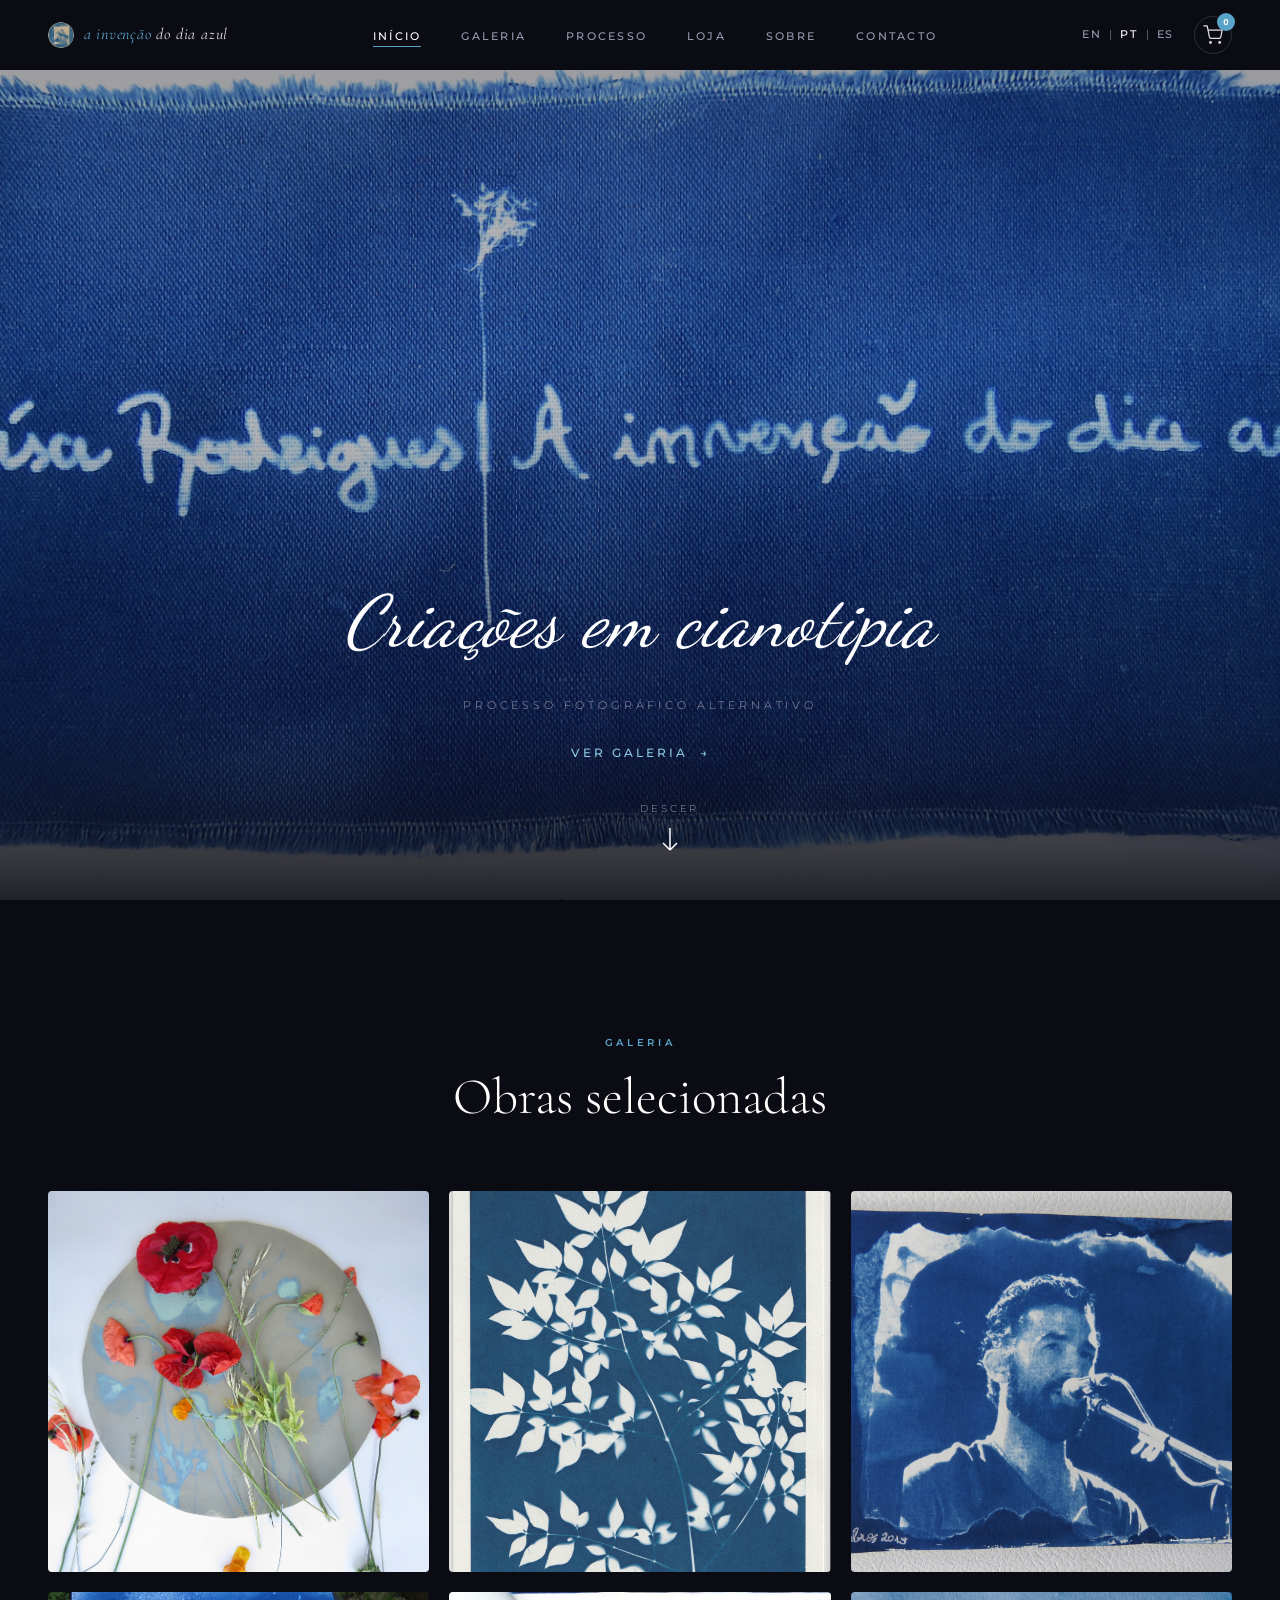
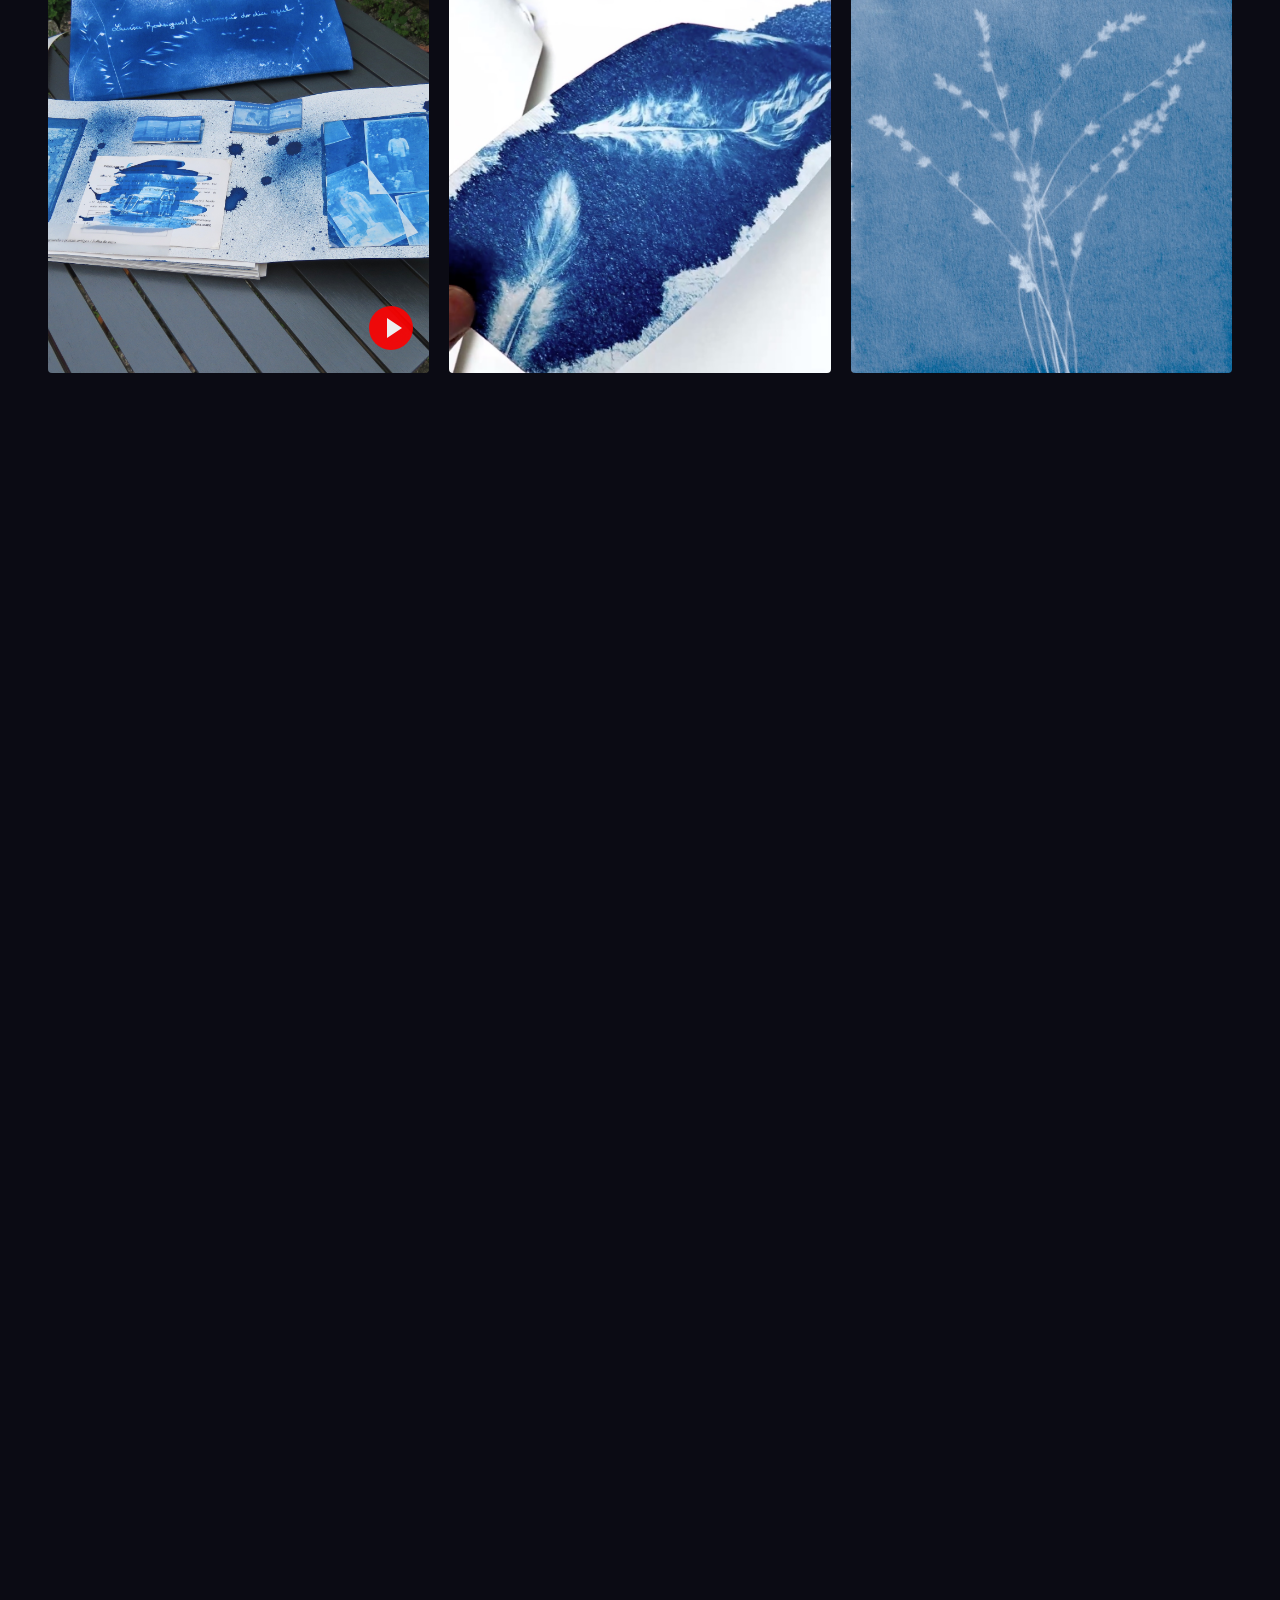
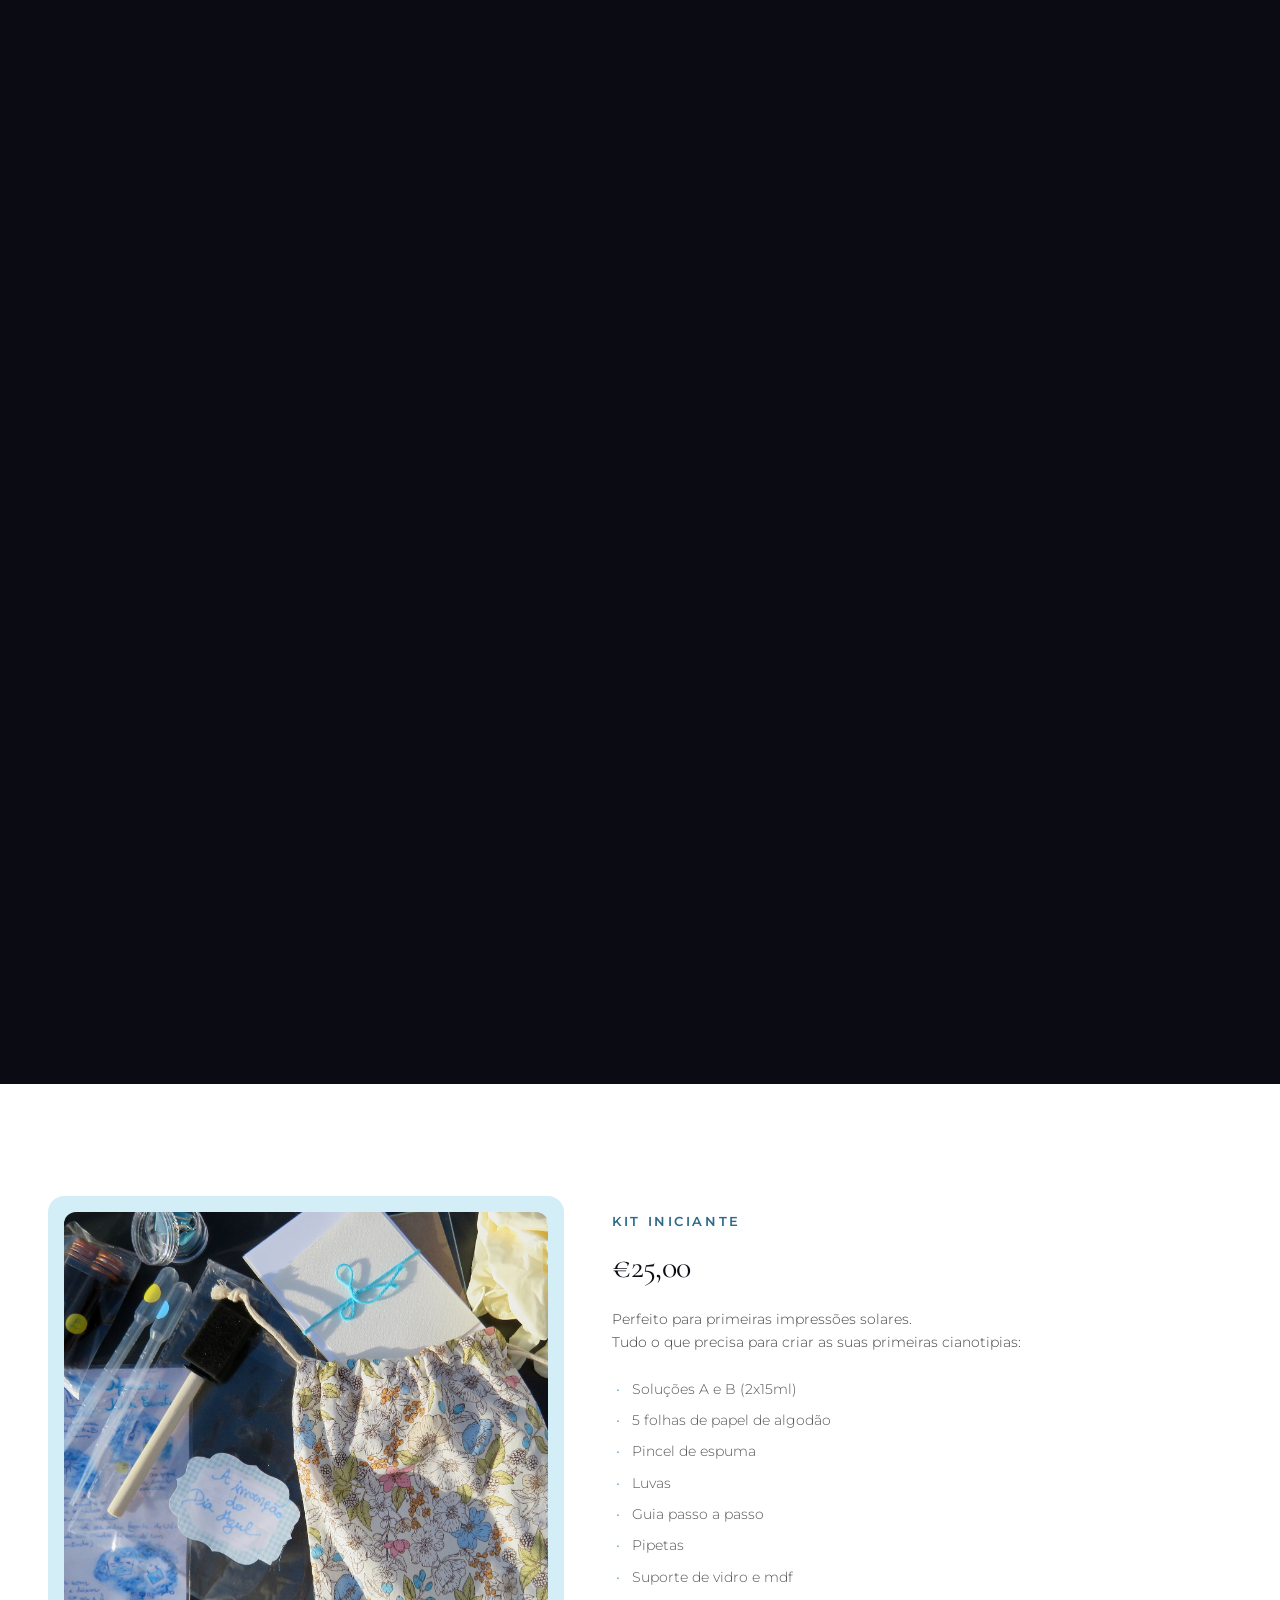
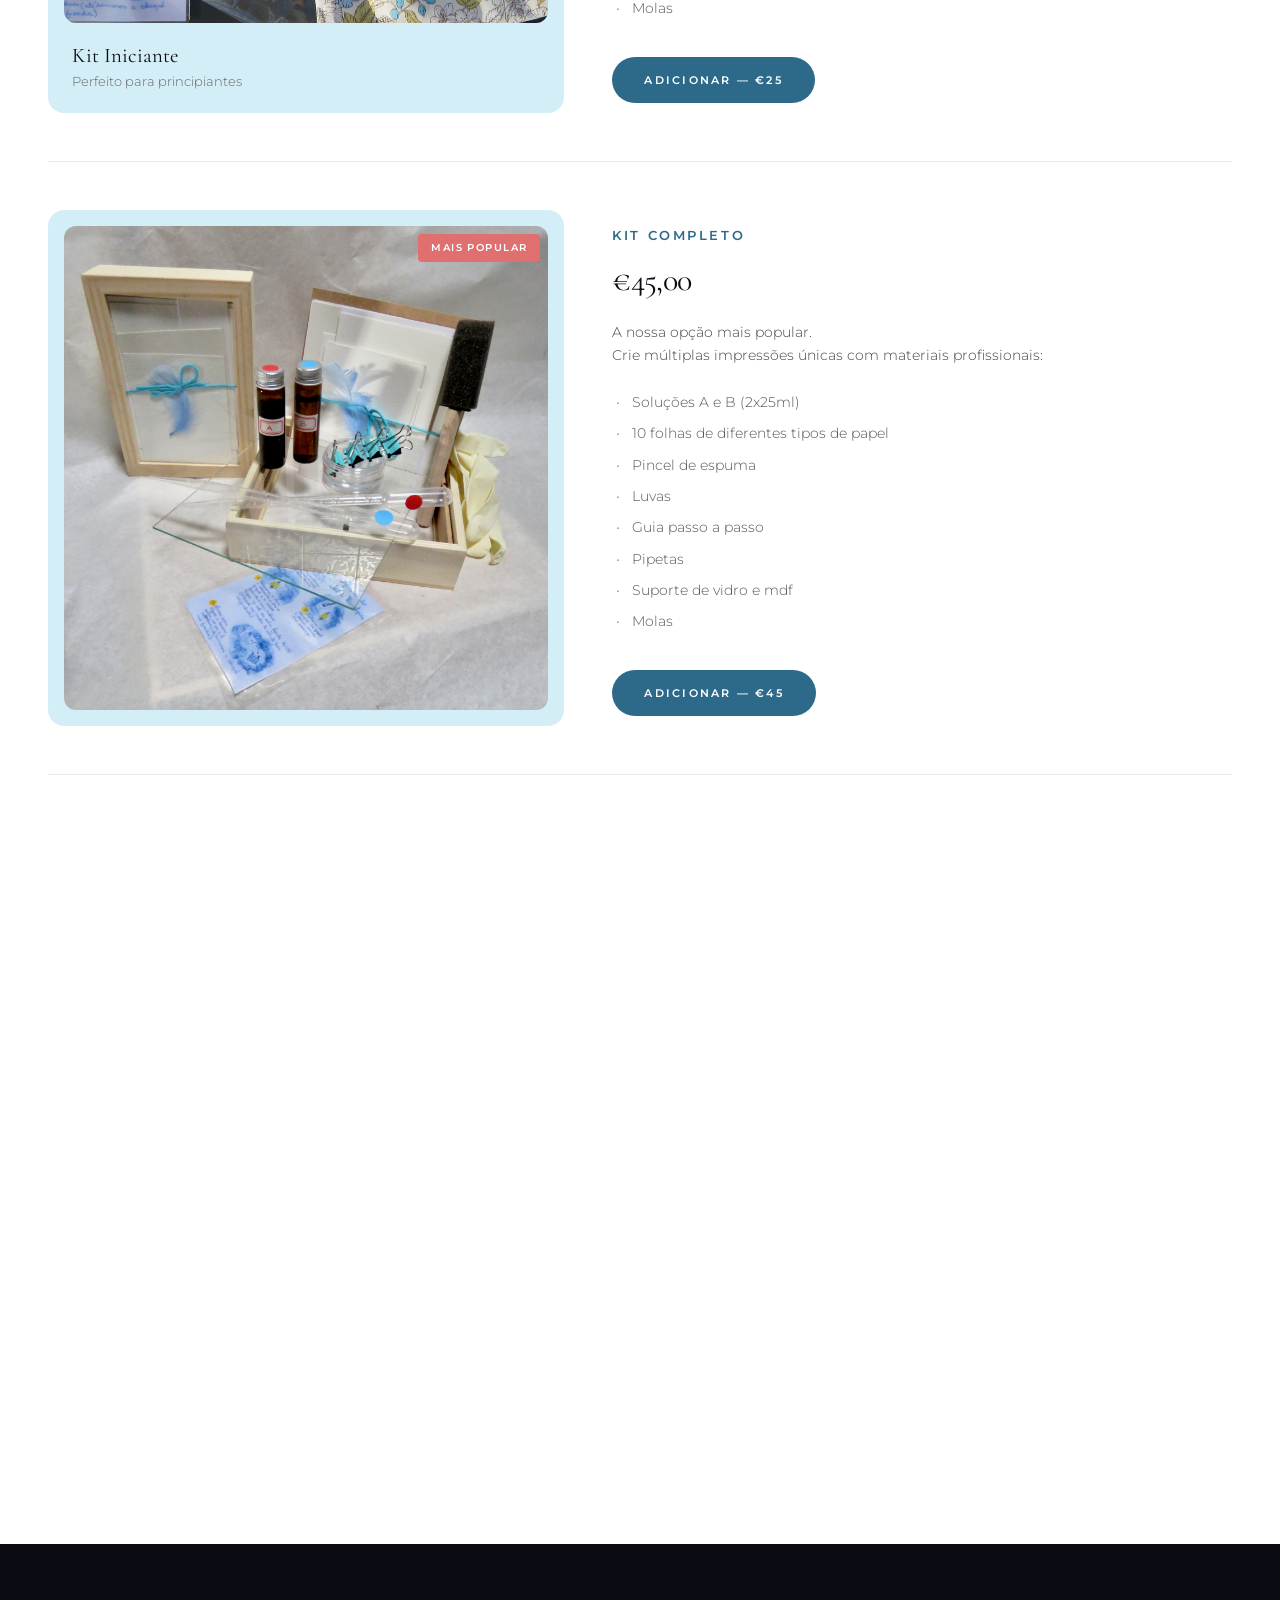
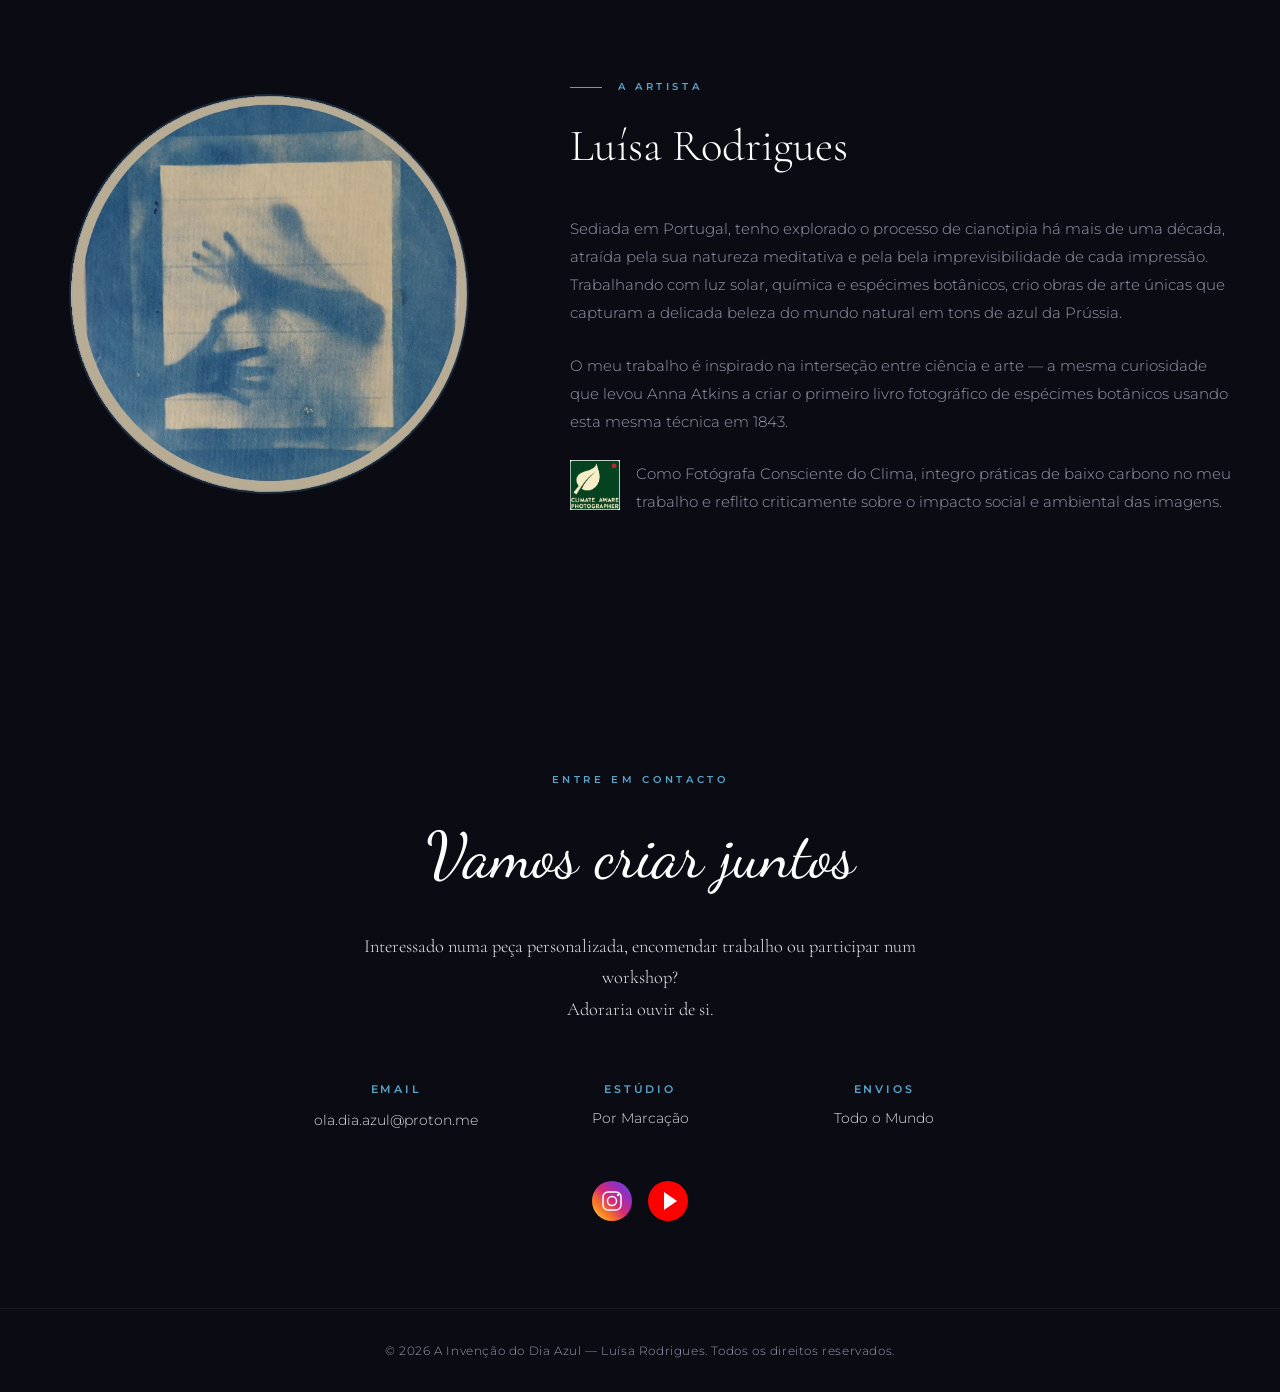
==== commit 25d37989: "Use Snipcart official self-loading installation script" ====
--- a/index-pt.html
+++ b/index-pt.html
@@ -7,8 +7,7 @@
   <link rel="stylesheet" href="styles.css">
   <link href="https://fonts.googleapis.com/css2?family=Cormorant+Garamond:ital,wght@0,300;0,400;0,500;0,600;1,300;1,400&family=Montserrat:wght@300;400;500;600&family=Dancing+Script:wght@400;500;600&display=swap" rel="stylesheet">
   <!-- Snipcart Stylesheet -->
-  <link rel="preconnect" href="https://app.snipcart.com">
-  <link rel="stylesheet" href="https://cdn.snipcart.com/themes/v3.7.1/default/snipcart.css" />
+
 </head>
 <body>
 
@@ -434,7 +433,14 @@
   <script src="script.js"></script>
 
   <!-- Snipcart Script -->
-  <div id="snipcart" data-api-key="NzkxNzU5MmItOGNjNS00NWJkLTk2MTgtZDAzYzJmMTY4YjM1NjM5MTE3MDAxOTk4MDE1Mjc0" data-config-modal-style="side" data-currency="eur" hidden>
+  <script>
+    window.SnipcartSettings = {
+      publicApiKey: "NzkxNzU5MmItOGNjNS00NWJkLTk2MTgtZDAzYzJmMTY4YjM1NjM5MTE3MDAxOTk4MDE1Mjc0",
+      loadStrategy: "on-user-interaction",
+    };
+    (function(){var c,d;(d=(c=window.SnipcartSettings).version)!=null||(c.version="3.0");var s,S;(S=(s=window.SnipcartSettings).timeoutDuration)!=null||(s.timeoutDuration=2750);var l,p;(p=(l=window.SnipcartSettings).domain)!=null||(l.domain="cdn.snipcart.com");var w,u;(u=(w=window.SnipcartSettings).protocol)!=null||(w.protocol="https");var m,g;(g=(m=window.SnipcartSettings).loadCSS)!=null||(m.loadCSS=true);var y=window.SnipcartSettings.protocol+"://"+window.SnipcartSettings.domain+"/themes/v"+window.SnipcartSettings.version+"/default/snipcart.js",f=document.getElementsByTagName("head")[0],r=document.createElement("link");r.rel="preconnect";r.href="https://app.snipcart.com";f.appendChild(r);var h=document.createElement("link");if(h.rel="preconnect",h.href="https://cdn.snipcart.com",f.appendChild(h),window.SnipcartSettings.loadCSS){var v=document.createElement("link");v.rel="stylesheet";v.type="text/css";v.href=y.replace(".js",".css");f.appendChild(v)}var T=document.createElement("script");T.async=true;T.src=y;f.appendChild(T)})();
+  </script>
+  <div id="snipcart" hidden>
     <address-fields name="shipping-address">
       <div>
         <fieldset name="nif">
@@ -444,6 +450,5 @@
       </div>
     </address-fields>
   </div>
-  <script async src="https://cdn.snipcart.com/themes/v3.7.1/default/snipcart.js"></script>
 </body>
 </html>
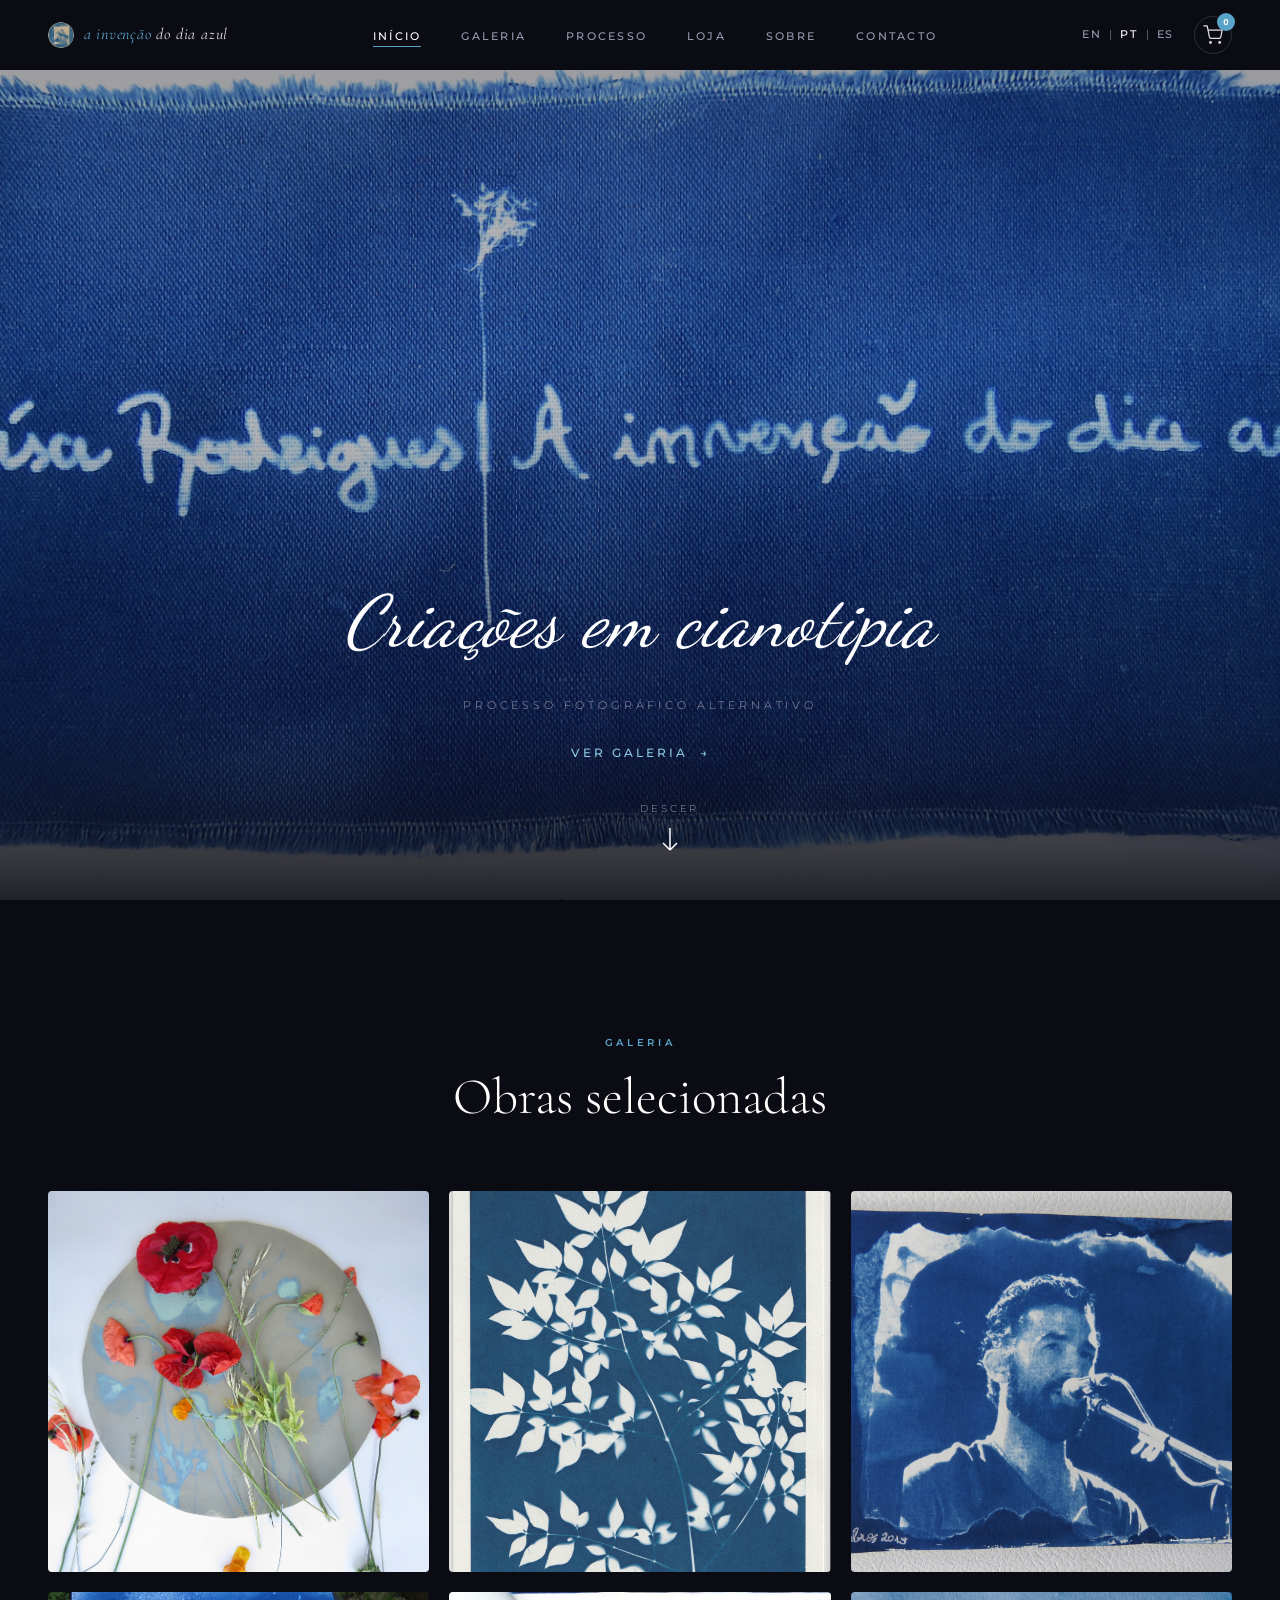
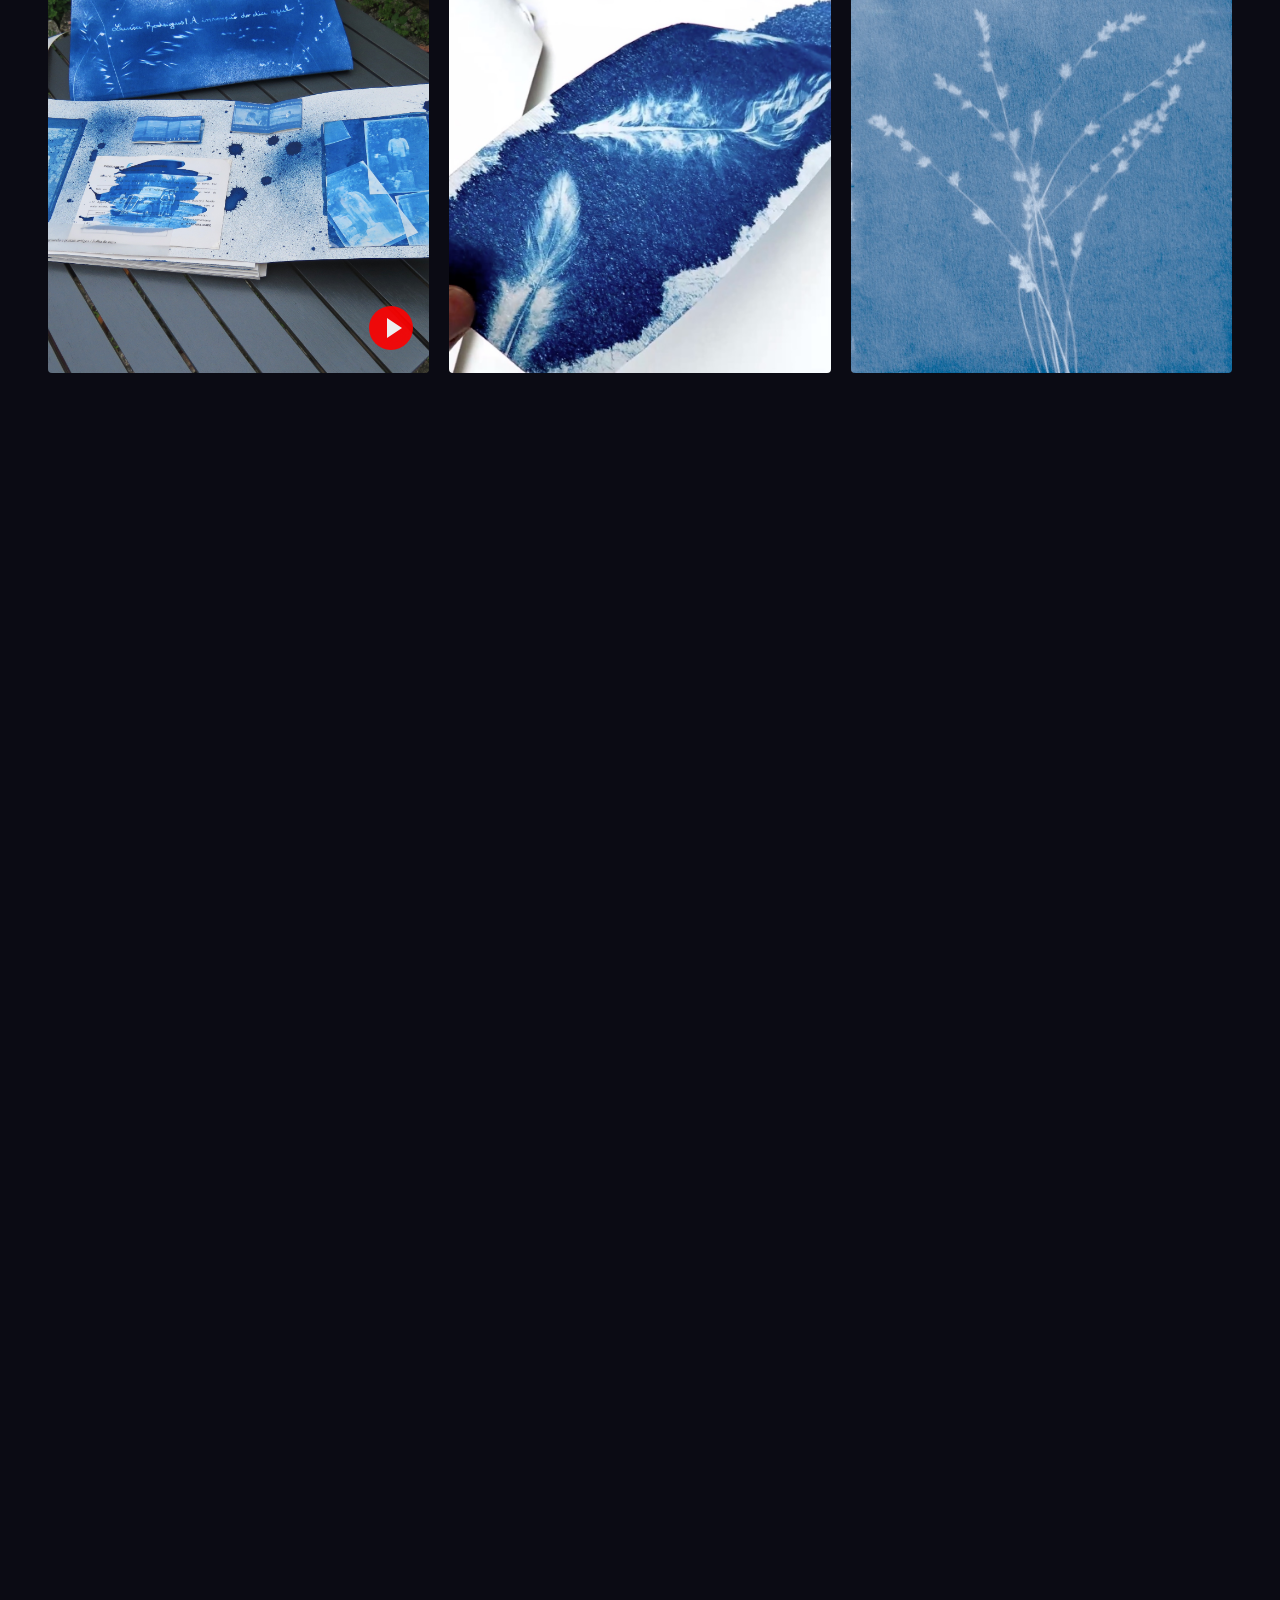
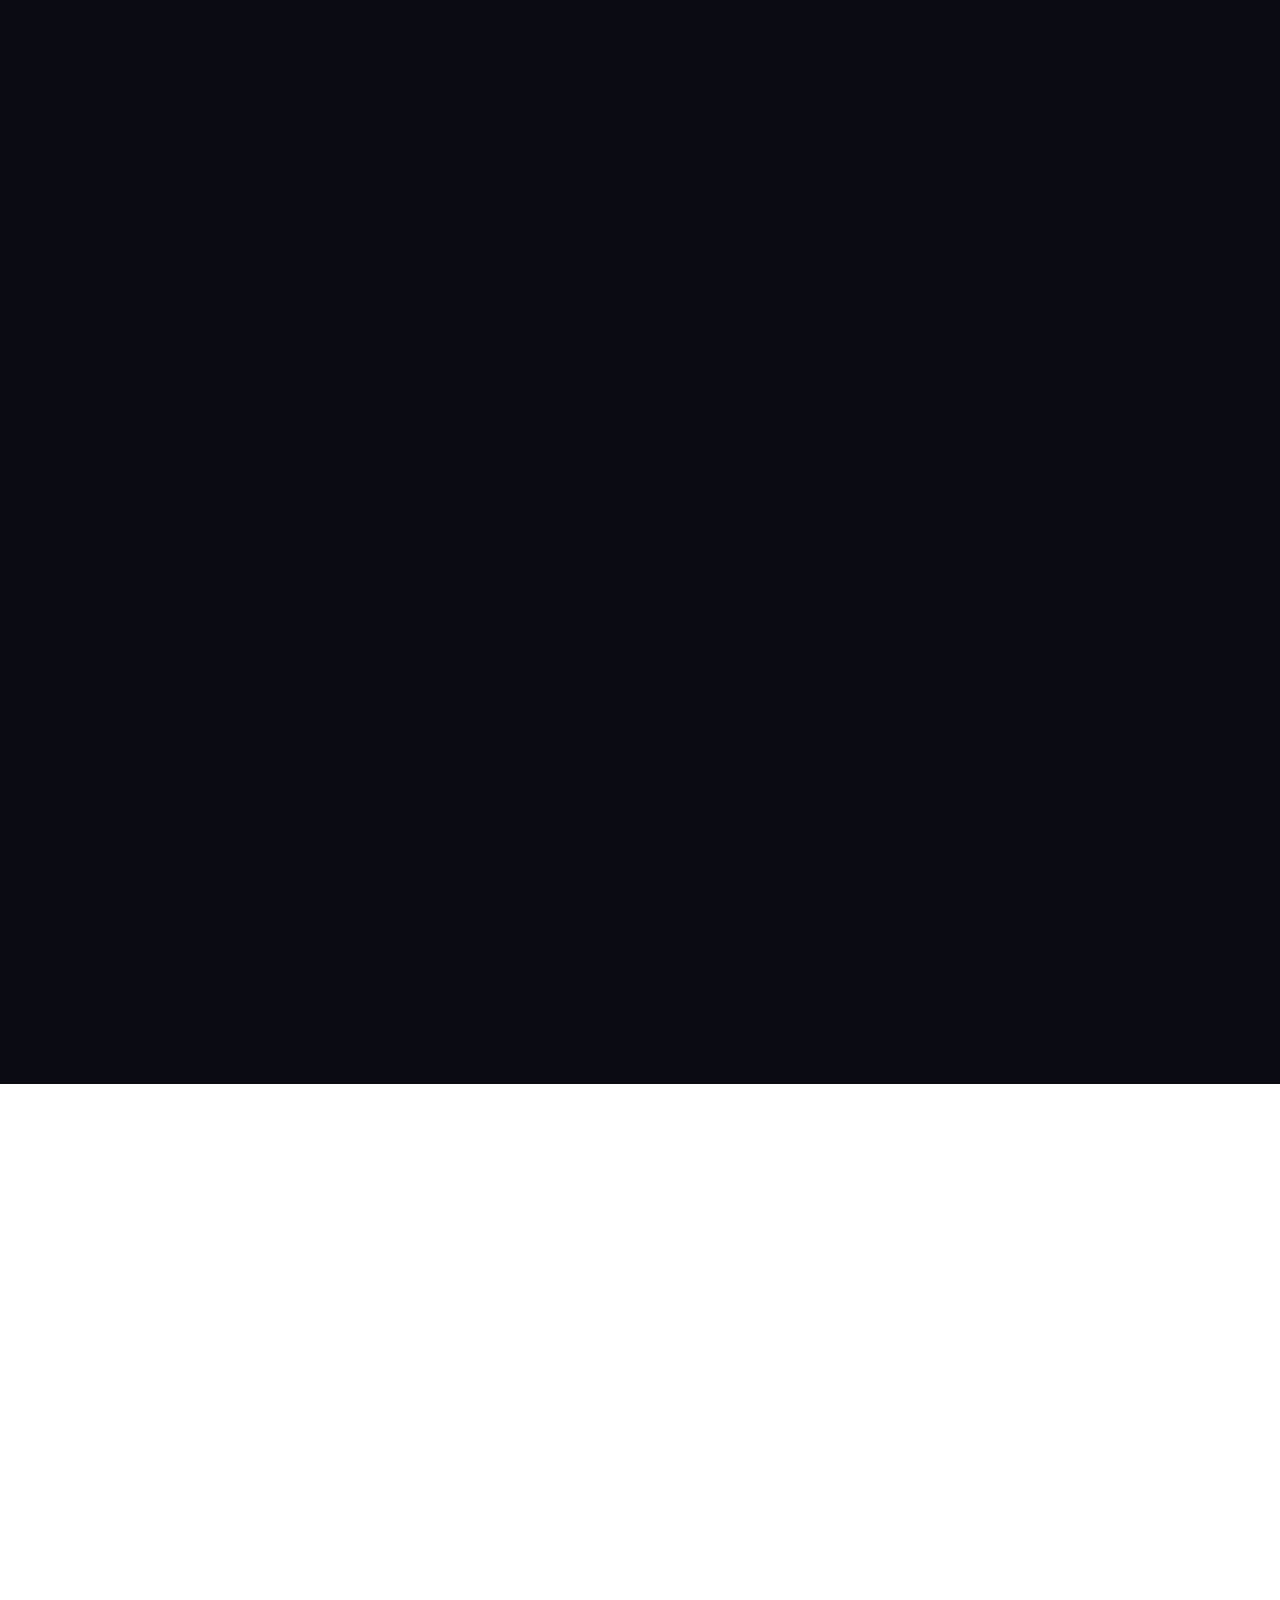
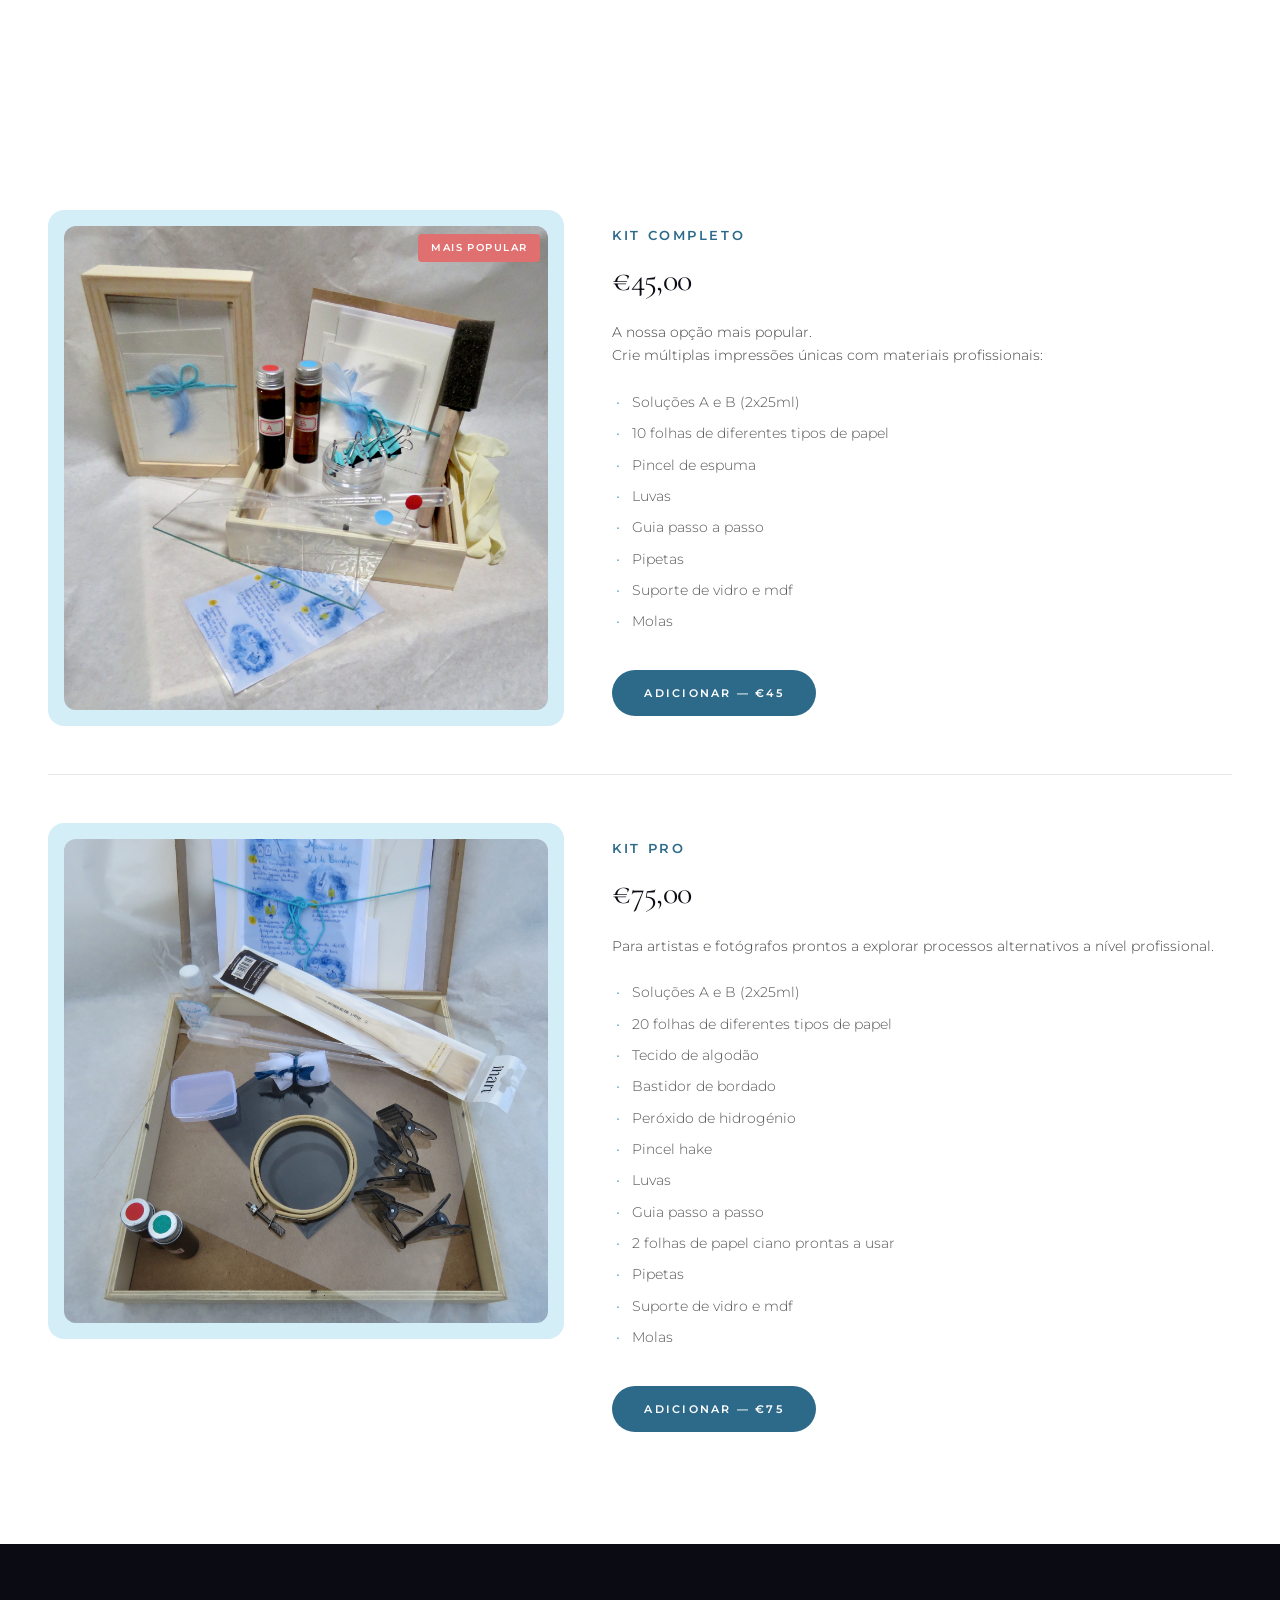
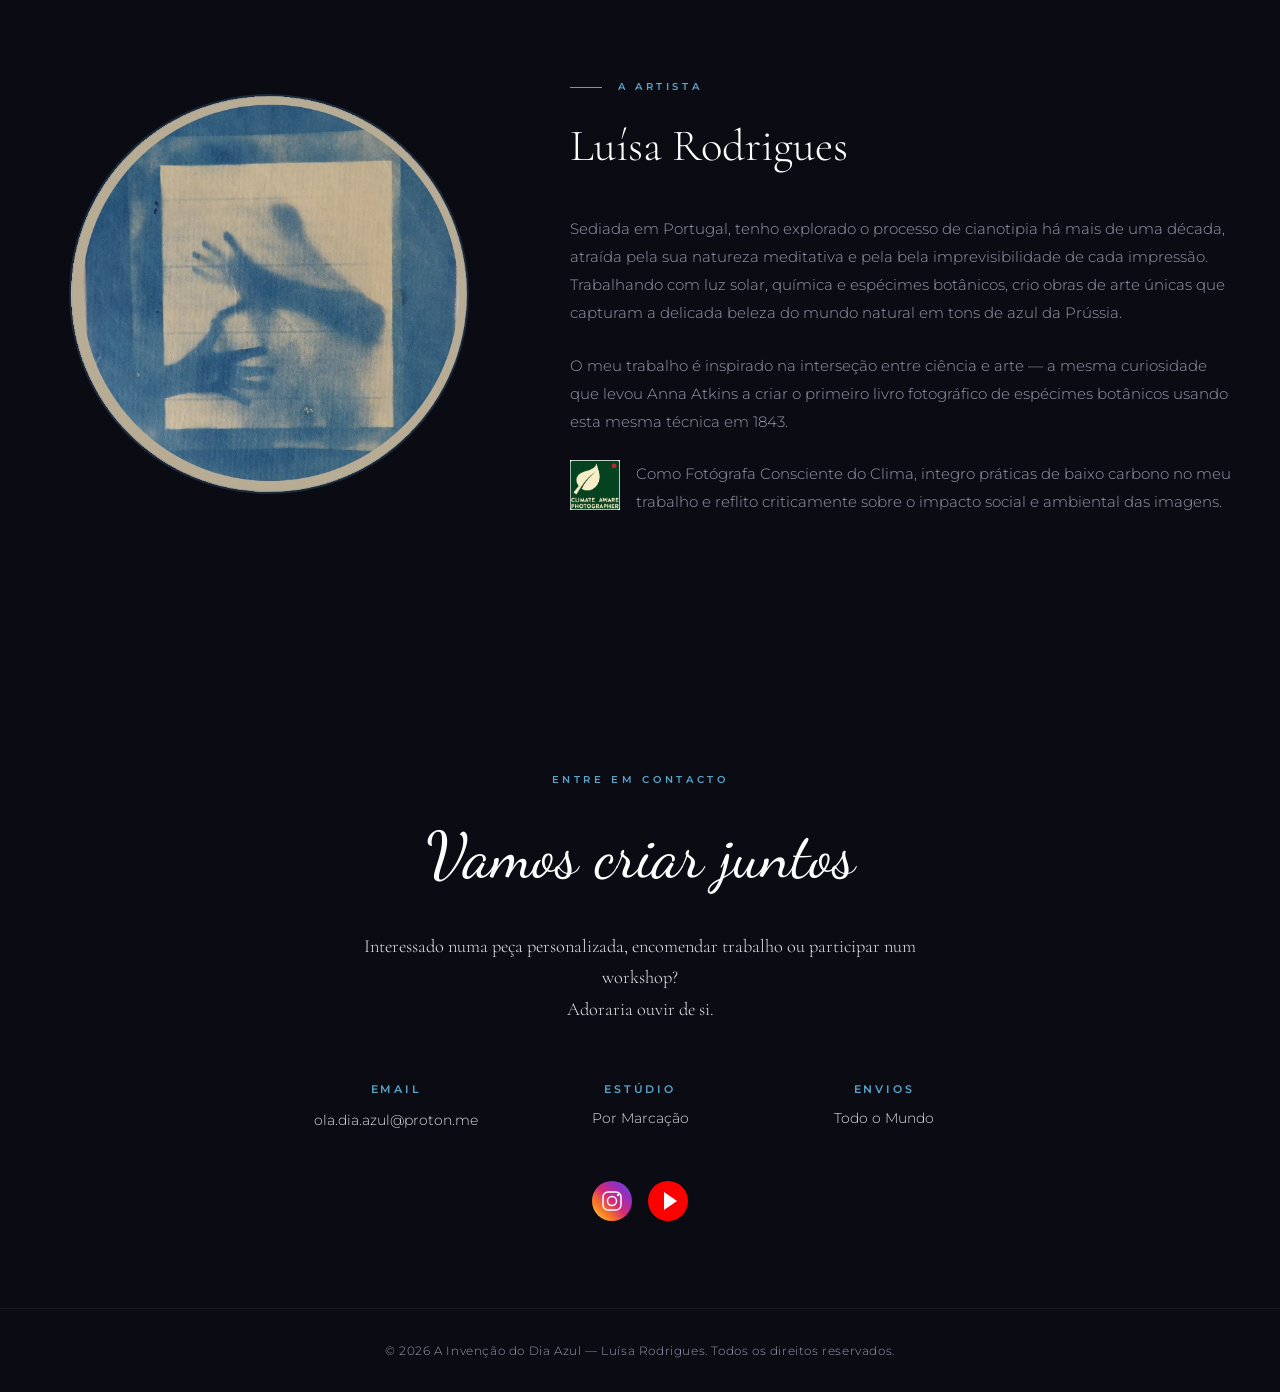
==== commit 039a4541: "Set currency to EUR" ====
--- a/index-pt.html
+++ b/index-pt.html
@@ -437,6 +437,7 @@
     window.SnipcartSettings = {
       publicApiKey: "NzkxNzU5MmItOGNjNS00NWJkLTk2MTgtZDAzYzJmMTY4YjM1NjM5MTE3MDAxOTk4MDE1Mjc0",
       loadStrategy: "on-user-interaction",
+      currency: "eur",
     };
     (function(){var c,d;(d=(c=window.SnipcartSettings).version)!=null||(c.version="3.0");var s,S;(S=(s=window.SnipcartSettings).timeoutDuration)!=null||(s.timeoutDuration=2750);var l,p;(p=(l=window.SnipcartSettings).domain)!=null||(l.domain="cdn.snipcart.com");var w,u;(u=(w=window.SnipcartSettings).protocol)!=null||(w.protocol="https");var m,g;(g=(m=window.SnipcartSettings).loadCSS)!=null||(m.loadCSS=true);var y=window.SnipcartSettings.protocol+"://"+window.SnipcartSettings.domain+"/themes/v"+window.SnipcartSettings.version+"/default/snipcart.js",f=document.getElementsByTagName("head")[0],r=document.createElement("link");r.rel="preconnect";r.href="https://app.snipcart.com";f.appendChild(r);var h=document.createElement("link");if(h.rel="preconnect",h.href="https://cdn.snipcart.com",f.appendChild(h),window.SnipcartSettings.loadCSS){var v=document.createElement("link");v.rel="stylesheet";v.type="text/css";v.href=y.replace(".js",".css");f.appendChild(v)}var T=document.createElement("script");T.async=true;T.src=y;f.appendChild(T)})();
   </script>
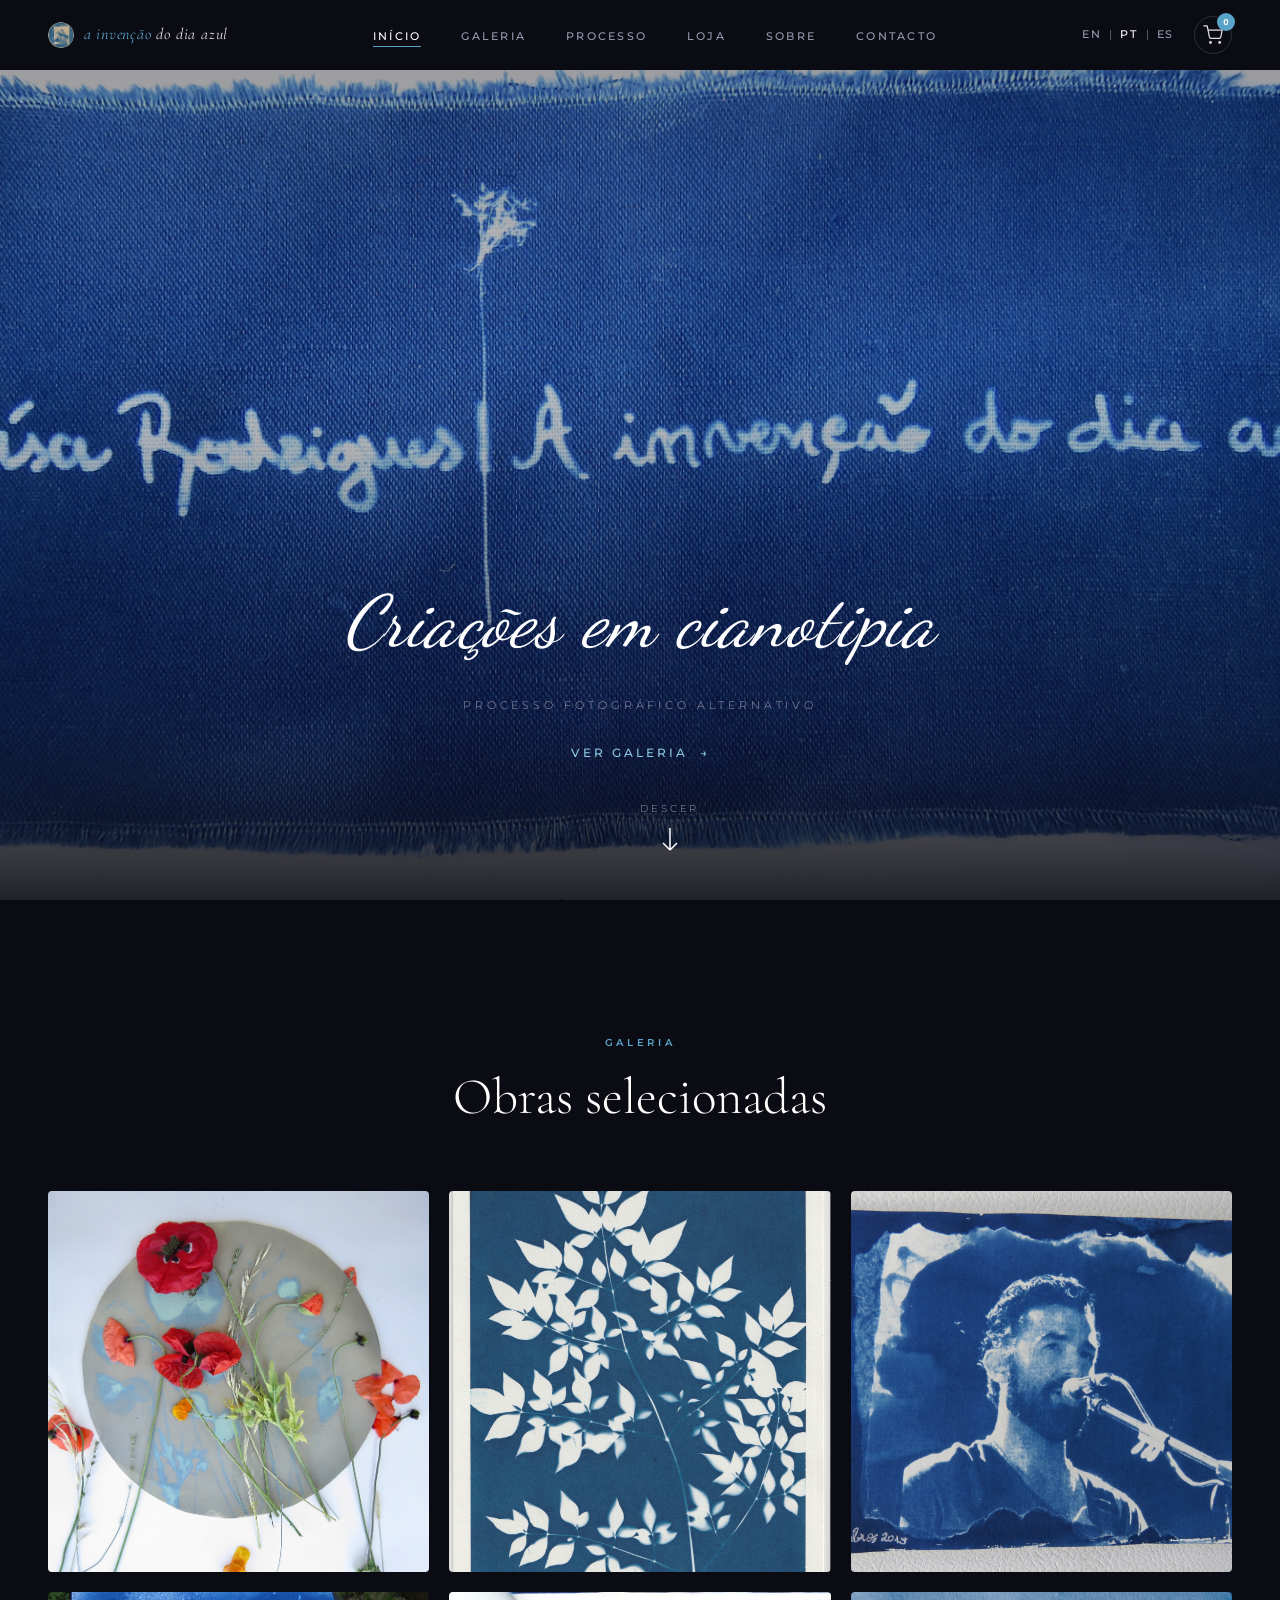
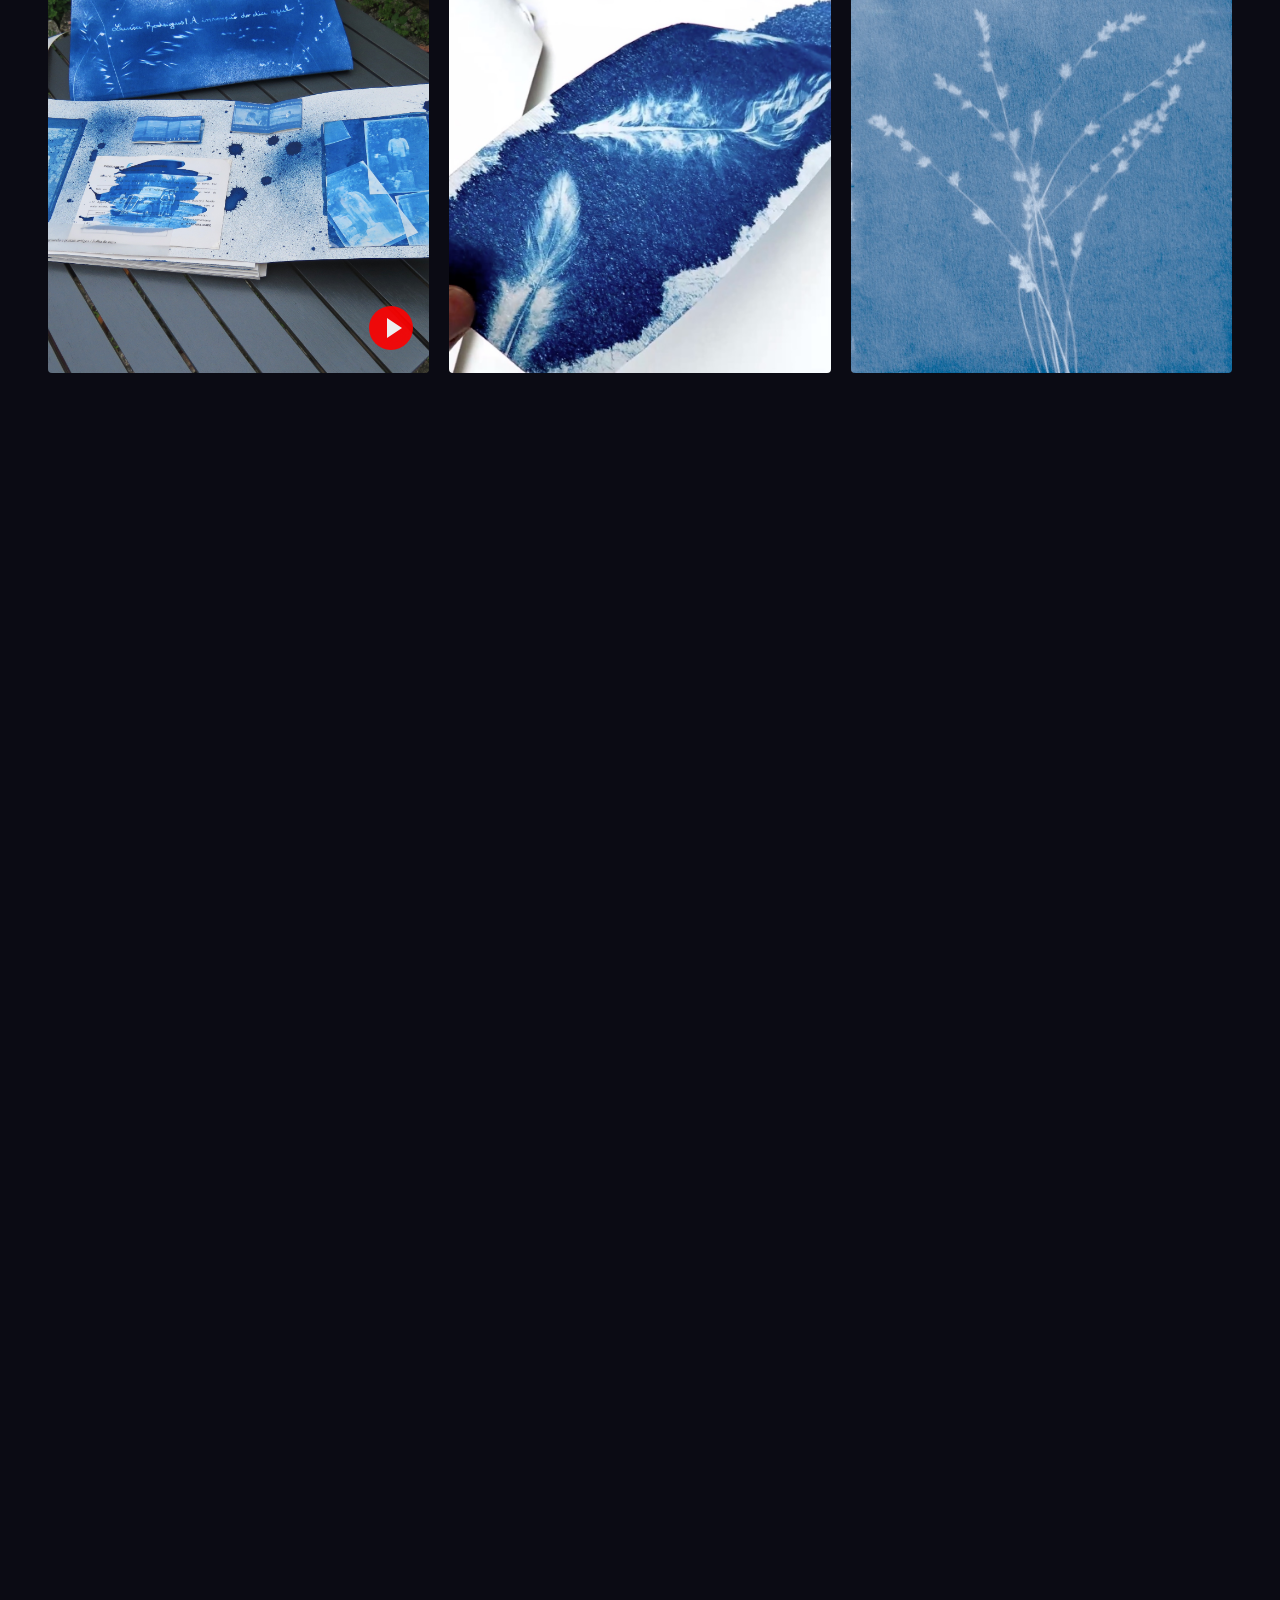
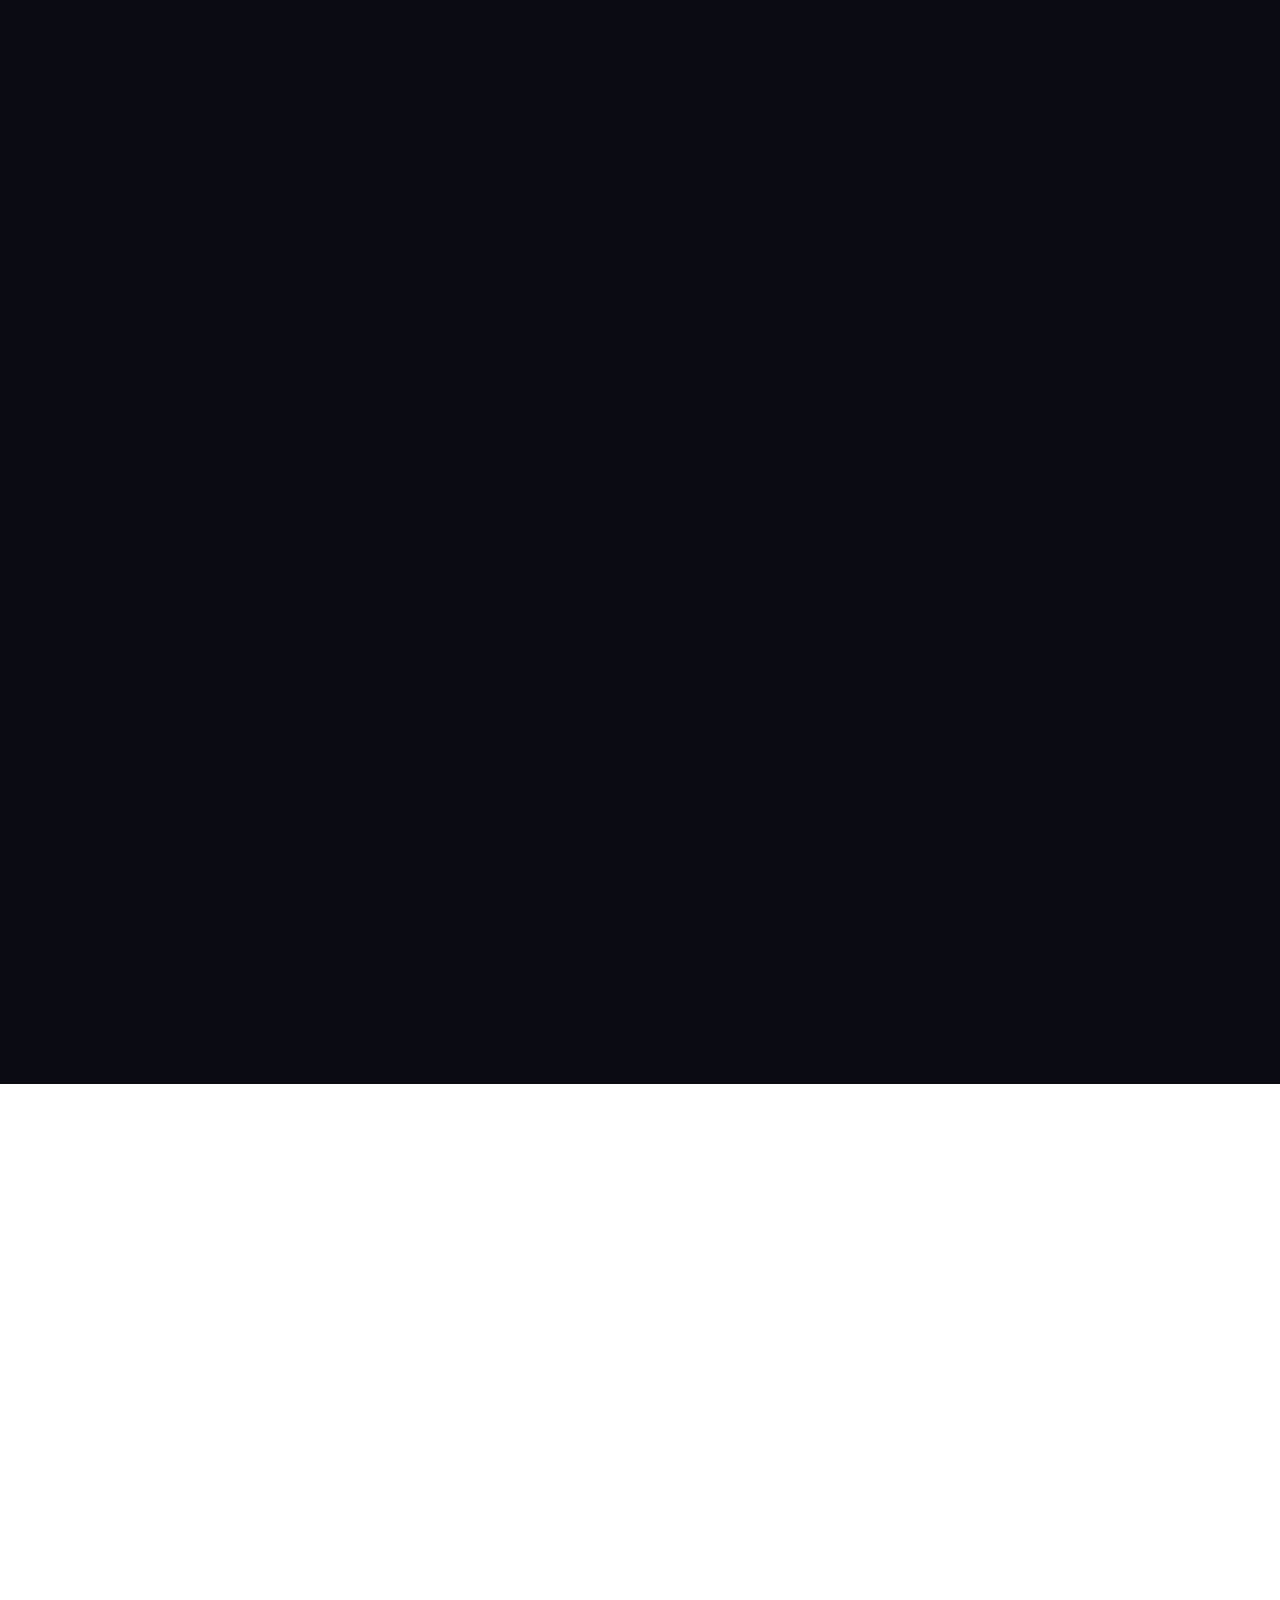
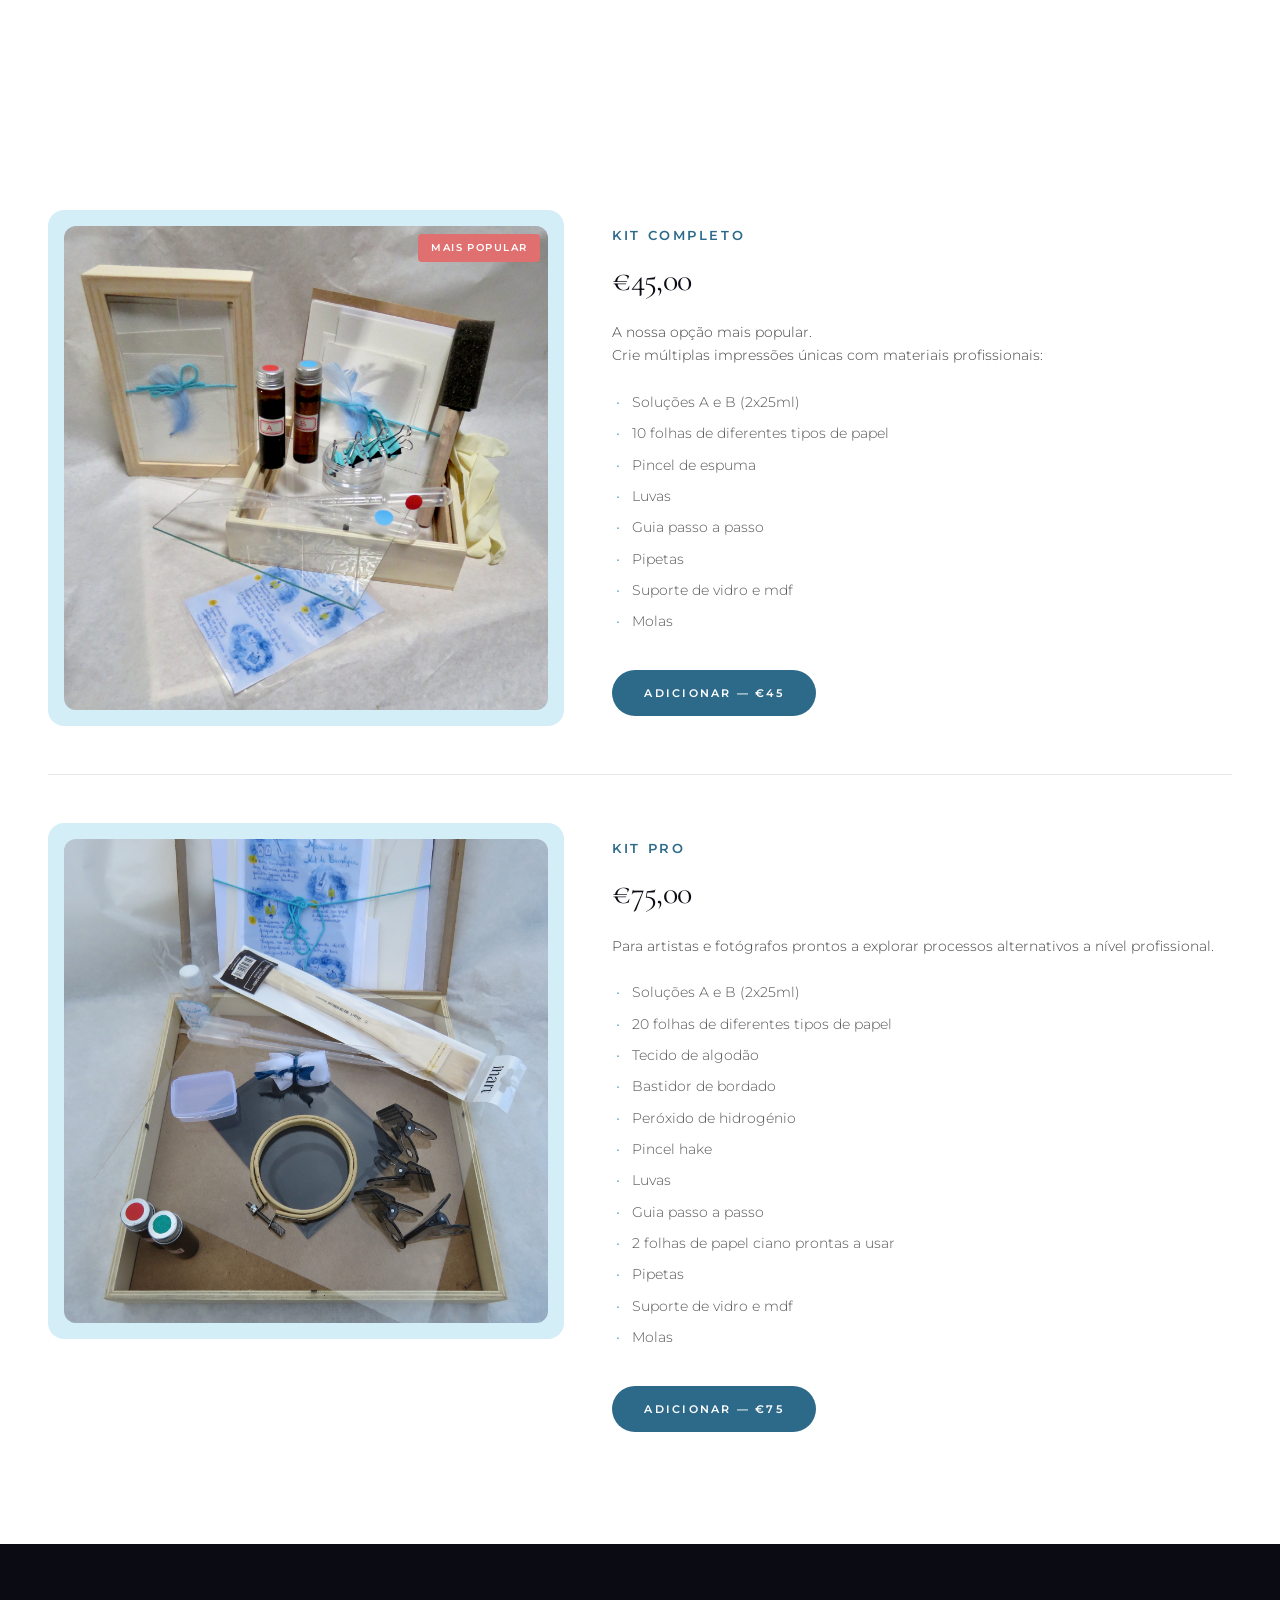
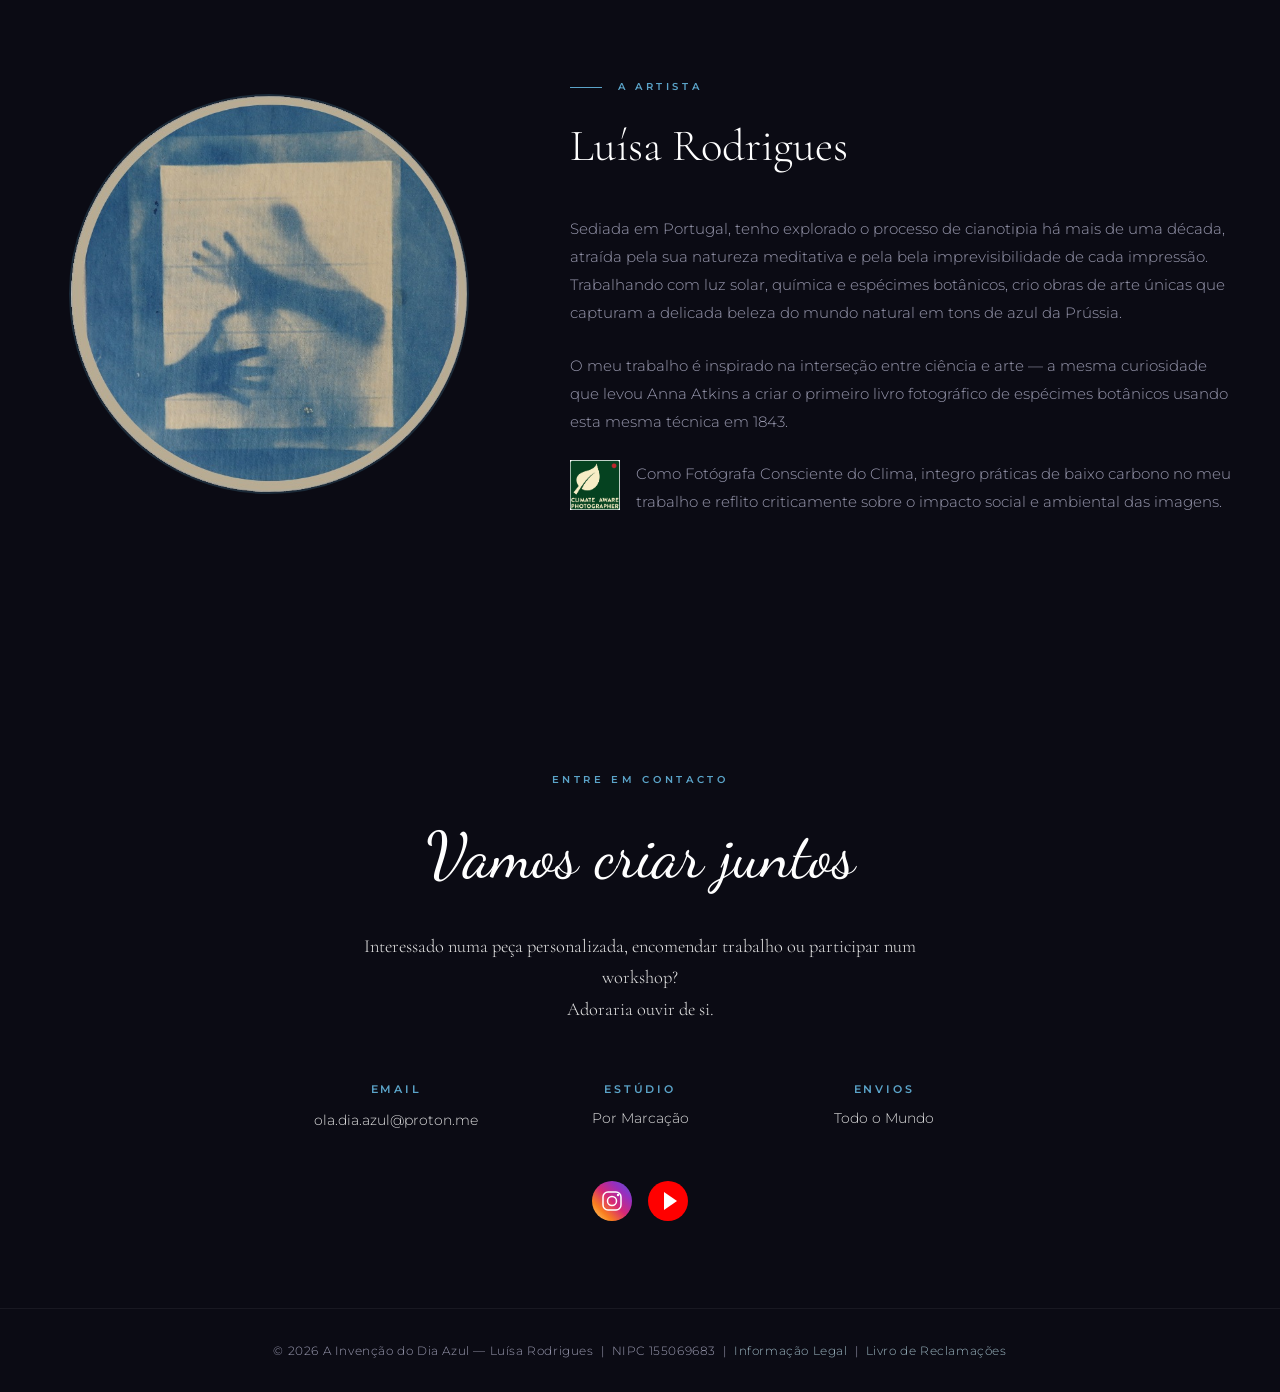
==== commit e5c667c8: "Add legal pages (Privacy, T&C, Returns, Shipping, Cookies) + update footers" ====
--- a/index-pt.html
+++ b/index-pt.html
@@ -425,7 +425,11 @@
     </div>
     <footer class="footer">
       <div class="footer-container">
-        <p class="footer-text">&copy; 2026 A Invenção do Dia Azul &mdash; Luísa Rodrigues. Todos os direitos reservados.</p>
+        <p class="footer-text">
+          &copy; 2026 A Invenção do Dia Azul &mdash; Luísa Rodrigues &nbsp;|&nbsp; NIPC 155069683
+          &nbsp;|&nbsp; <a href="legal-pt.html" style="color:#9bb5c0;">Informação Legal</a>
+          &nbsp;|&nbsp; <a href="https://www.livroreclamacoes.pt" target="_blank" rel="noopener" style="color:#9bb5c0;">Livro de Reclamações</a>
+        </p>
       </div>
     </footer>
   </section>
